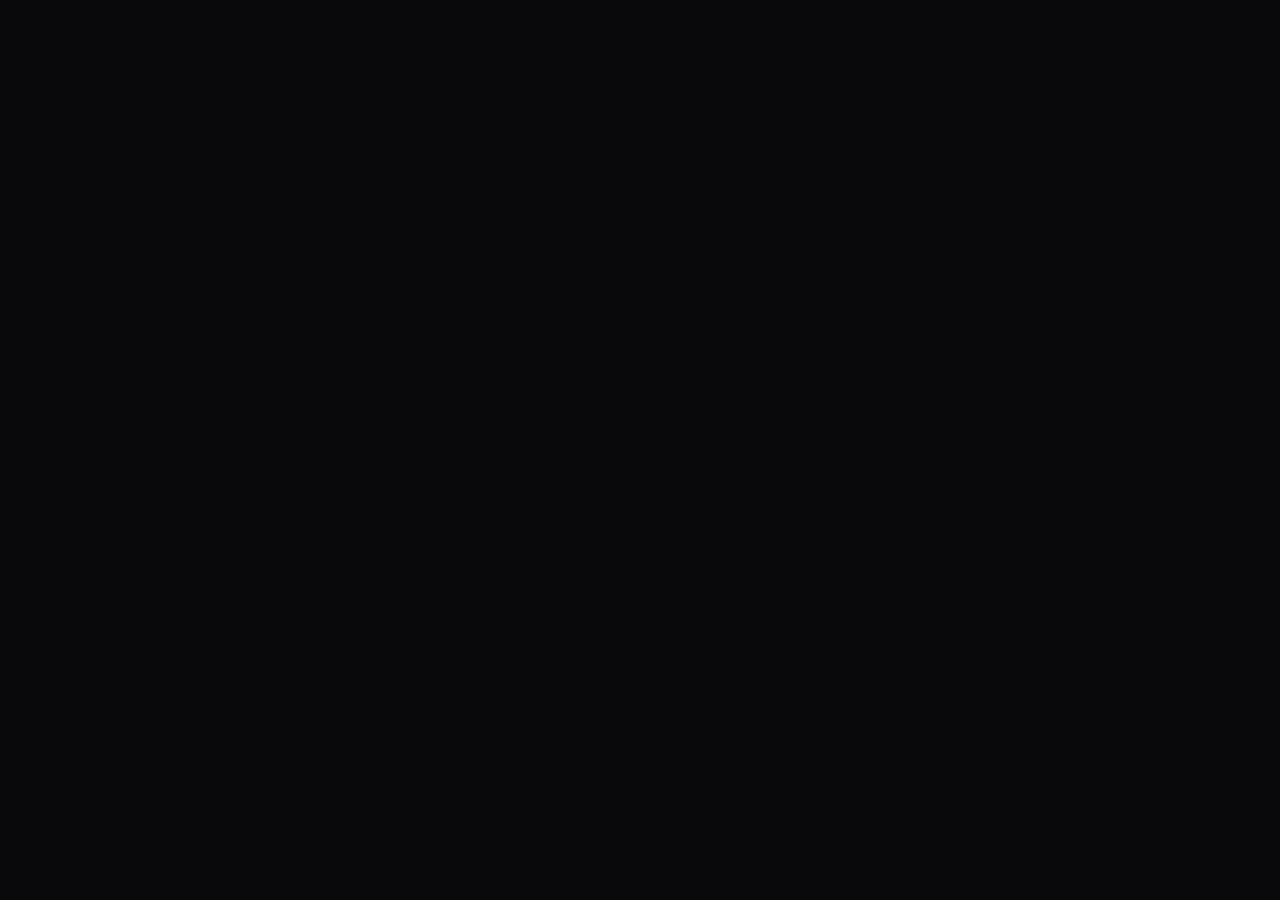
==== index.html @ 99329eab "Add files via upload" ====
<!DOCTYPE html>
<html lang="en">
  <head>
    <meta charset="UTF-8" />
    <meta name="viewport" content="width=device-width, initial-scale=1.0, maximum-scale=1" />
    <title>Shamanth R — Portfolio</title>
    <meta name="description" content="Shamanth R — Portfolio — built on Replit. Update this description to reflect the app." />
    <meta name="robots" content="index, follow" />
    <meta property="og:title" content="Shamanth R — Portfolio" />
    <meta property="og:description" content="Shamanth R — Portfolio — built on Replit. Update this description to reflect the app." />
    <meta property="og:type" content="website" />
    <meta name="twitter:card" content="summary_large_image" />
    <meta name="twitter:title" content="Shamanth R — Portfolio" />
    <meta name="twitter:description" content="Shamanth R — Portfolio — built on Replit. Update this description to reflect the app." />
    <link rel="icon" type="image/svg+xml" href="./favicon.svg" />
    <link rel="preconnect" href="https://fonts.googleapis.com">
    <link rel="preconnect" href="https://fonts.gstatic.com" crossorigin>
    <link href="https://fonts.googleapis.com/css2?family=Inter:wght@400;500;600;700&display=swap" rel="stylesheet">
    <script type="module" crossorigin src="./script.js"></script>
    <link rel="stylesheet" crossorigin href="./styles.css">
  </head>
  <body>
    <div id="root"></div>
  </body>
</html>
---- styles.css ----
@import"https://fonts.googleapis.com/css2?family=Syne:wght@400;500;600;700;800&family=Fira+Code:wght@300;400;500;600&family=Inter:wght@300;400;500;600&display=swap";@layer components;@layer properties{@supports (((-webkit-hyphens:none)) and (not (margin-trim:inline))) or ((-moz-orient:inline) and (not (color:rgb(from red r g b)))){*,:before,:after,::backdrop{--tw-translate-x:0;--tw-translate-y:0;--tw-translate-z:0;--tw-rotate-x:initial;--tw-rotate-y:initial;--tw-rotate-z:initial;--tw-skew-x:initial;--tw-skew-y:initial;--tw-space-y-reverse:0;--tw-space-x-reverse:0;--tw-border-style:solid;--tw-leading:initial;--tw-font-weight:initial;--tw-tracking:initial;--tw-ordinal:initial;--tw-slashed-zero:initial;--tw-numeric-figure:initial;--tw-numeric-spacing:initial;--tw-numeric-fraction:initial;--tw-shadow:0 0 #0000;--tw-shadow-color:initial;--tw-shadow-alpha:100%;--tw-inset-shadow:0 0 #0000;--tw-inset-shadow-color:initial;--tw-inset-shadow-alpha:100%;--tw-ring-color:initial;--tw-ring-shadow:0 0 #0000;--tw-inset-ring-color:initial;--tw-inset-ring-shadow:0 0 #0000;--tw-ring-inset:initial;--tw-ring-offset-width:0px;--tw-ring-offset-color:#fff;--tw-ring-offset-shadow:0 0 #0000;--tw-outline-style:solid;--tw-blur:initial;--tw-brightness:initial;--tw-contrast:initial;--tw-grayscale:initial;--tw-hue-rotate:initial;--tw-invert:initial;--tw-opacity:initial;--tw-saturate:initial;--tw-sepia:initial;--tw-drop-shadow:initial;--tw-drop-shadow-color:initial;--tw-drop-shadow-alpha:100%;--tw-drop-shadow-size:initial;--tw-backdrop-blur:initial;--tw-backdrop-brightness:initial;--tw-backdrop-contrast:initial;--tw-backdrop-grayscale:initial;--tw-backdrop-hue-rotate:initial;--tw-backdrop-invert:initial;--tw-backdrop-opacity:initial;--tw-backdrop-saturate:initial;--tw-backdrop-sepia:initial;--tw-duration:initial;--tw-ease:initial;--tw-content:"";--tw-animation-delay:0s;--tw-animation-direction:normal;--tw-animation-duration:initial;--tw-animation-fill-mode:none;--tw-animation-iteration-count:1;--tw-enter-blur:0;--tw-enter-opacity:1;--tw-enter-rotate:0;--tw-enter-scale:1;--tw-enter-translate-x:0;--tw-enter-translate-y:0;--tw-exit-blur:0;--tw-exit-opacity:1;--tw-exit-rotate:0;--tw-exit-scale:1;--tw-exit-translate-x:0;--tw-exit-translate-y:0}}}@layer theme{:root,:host{--color-red-50:oklch(97.1% .013 17.38);--color-red-300:oklch(80.8% .114 19.571);--color-red-400:oklch(70.4% .191 22.216);--color-red-500:oklch(63.7% .237 25.331);--color-red-600:oklch(57.7% .245 27.325);--color-orange-400:oklch(75% .183 55.934);--color-yellow-400:oklch(85.2% .199 91.936);--color-yellow-500:oklch(79.5% .184 86.047);--color-green-400:oklch(79.2% .209 151.711);--color-green-500:oklch(72.3% .219 149.579);--color-gray-50:oklch(98.5% .002 247.839);--color-gray-600:oklch(44.6% .03 256.802);--color-gray-900:oklch(21% .034 264.665);--color-black:#000;--color-white:#fff;--spacing:.25rem;--container-sm:24rem;--container-md:28rem;--container-lg:32rem;--container-6xl:72rem;--text-xs:.75rem;--text-xs--line-height:calc(1 / .75);--text-sm:.875rem;--text-sm--line-height:calc(1.25 / .875);--text-base:1rem;--text-base--line-height: 1.5 ;--text-lg:1.125rem;--text-lg--line-height:calc(1.75 / 1.125);--text-2xl:1.5rem;--text-2xl--line-height:calc(2 / 1.5);--text-3xl:1.875rem;--text-3xl--line-height: 1.2 ;--text-4xl:2.25rem;--text-4xl--line-height:calc(2.5 / 2.25);--text-5xl:3rem;--text-5xl--line-height:1;--font-weight-normal:400;--font-weight-medium:500;--font-weight-semibold:600;--font-weight-bold:700;--font-weight-extrabold:800;--tracking-tight:-.025em;--tracking-widest:.1em;--leading-tight:1.25;--leading-snug:1.375;--leading-normal:1.5;--leading-relaxed:1.625;--radius-2xl:1rem;--radius-3xl:1.5rem;--ease-in-out:cubic-bezier(.4, 0, .2, 1);--animate-spin:spin 1s linear infinite;--animate-pulse:pulse 2s cubic-bezier(.4, 0, .6, 1) infinite;--blur-sm:8px;--blur-xl:24px;--blur-2xl:40px;--blur-3xl:64px;--aspect-video:16 / 9;--default-transition-duration:.15s;--default-transition-timing-function:cubic-bezier(.4, 0, .2, 1);--default-font-family:var(--app-font-sans);--default-mono-font-family:var(--app-font-mono);--color-border:hsl(var(--border));--font-display:var(--app-font-display)}}@layer base{*,:after,:before,::backdrop{box-sizing:border-box;border:0 solid;margin:0;padding:0}::file-selector-button{box-sizing:border-box;border:0 solid;margin:0;padding:0}html,:host{-webkit-text-size-adjust:100%;tab-size:4;line-height:1.5;font-family:var(--default-font-family,ui-sans-serif, system-ui, sans-serif, "Apple Color Emoji", "Segoe UI Emoji", "Segoe UI Symbol", "Noto Color Emoji");font-feature-settings:var(--default-font-feature-settings,normal);font-variation-settings:var(--default-font-variation-settings,normal);-webkit-tap-highlight-color:transparent}hr{height:0;color:inherit;border-top-width:1px}abbr:where([title]){-webkit-text-decoration:underline dotted;text-decoration:underline dotted}h1,h2,h3,h4,h5,h6{font-size:inherit;font-weight:inherit}a{color:inherit;-webkit-text-decoration:inherit;text-decoration:inherit}b,strong{font-weight:bolder}code,kbd,samp,pre{font-family:var(--default-mono-font-family,ui-monospace, SFMono-Regular, Menlo, Monaco, Consolas, "Liberation Mono", "Courier New", monospace);font-feature-settings:var(--default-mono-font-feature-settings,normal);font-variation-settings:var(--default-mono-font-variation-settings,normal);font-size:1em}small{font-size:80%}sub,sup{vertical-align:baseline;font-size:75%;line-height:0;position:relative}sub{bottom:-.25em}sup{top:-.5em}table{text-indent:0;border-color:inherit;border-collapse:collapse}:-moz-focusring{outline:auto}progress{vertical-align:baseline}summary{display:list-item}ol,ul,menu{list-style:none}img,svg,video,canvas,audio,iframe,embed,object{vertical-align:middle;display:block}img,video{max-width:100%;height:auto}button,input,select,optgroup,textarea{font:inherit;font-feature-settings:inherit;font-variation-settings:inherit;letter-spacing:inherit;color:inherit;opacity:1;background-color:#0000;border-radius:0}::file-selector-button{font:inherit;font-feature-settings:inherit;font-variation-settings:inherit;letter-spacing:inherit;color:inherit;opacity:1;background-color:#0000;border-radius:0}:where(select:is([multiple],[size])) optgroup{font-weight:bolder}:where(select:is([multiple],[size])) optgroup option{padding-inline-start:20px}::file-selector-button{margin-inline-end:4px}::placeholder{opacity:1}@supports (not ((-webkit-appearance:-apple-pay-button))) or (contain-intrinsic-size:1px){::placeholder{color:currentColor}@supports (color:color-mix(in lab,red,red)){::placeholder{color:color-mix(in oklab,currentcolor 50%,transparent)}}}textarea{resize:vertical}::-webkit-search-decoration{-webkit-appearance:none}::-webkit-date-and-time-value{min-height:1lh;text-align:inherit}::-webkit-datetime-edit{display:inline-flex}::-webkit-datetime-edit-fields-wrapper{padding:0}::-webkit-datetime-edit{padding-block:0}::-webkit-datetime-edit-year-field{padding-block:0}::-webkit-datetime-edit-month-field{padding-block:0}::-webkit-datetime-edit-day-field{padding-block:0}::-webkit-datetime-edit-hour-field{padding-block:0}::-webkit-datetime-edit-minute-field{padding-block:0}::-webkit-datetime-edit-second-field{padding-block:0}::-webkit-datetime-edit-millisecond-field{padding-block:0}::-webkit-datetime-edit-meridiem-field{padding-block:0}::-webkit-calendar-picker-indicator{line-height:1}:-moz-ui-invalid{box-shadow:none}button,input:where([type=button],[type=reset],[type=submit]){appearance:button}::file-selector-button{appearance:button}::-webkit-inner-spin-button{height:auto}::-webkit-outer-spin-button{height:auto}[hidden]:where(:not([hidden=until-found])){display:none!important}*{border-color:hsl(var(--border))}html{scroll-behavior:smooth;color-scheme:dark}body{background-color:hsl(var(--background));font-family:var(--app-font-sans);color:hsl(var(--foreground));-webkit-font-smoothing:antialiased;-moz-osx-font-smoothing:grayscale}h1,h2,h3,h4,h5,h6{font-family:var(--font-display)}::selection{background:#a655f759}}@layer utilities{.\@container\/field-group{container:field-group/inline-size}.pointer-events-auto{pointer-events:auto}.pointer-events-none{pointer-events:none}.invisible{visibility:hidden}.sr-only{clip-path:inset(50%);white-space:nowrap;border-width:0;width:1px;height:1px;margin:-1px;padding:0;position:absolute;overflow:hidden}.absolute{position:absolute}.fixed{position:fixed}.relative{position:relative}.static{position:static}.inset-0{inset:calc(var(--spacing) * 0)}.inset-x-0{inset-inline:calc(var(--spacing) * 0)}.inset-y-0{inset-block:calc(var(--spacing) * 0)}.-top-12{top:calc(var(--spacing) * -12)}.top-0{top:calc(var(--spacing) * 0)}.top-1\.5{top:calc(var(--spacing) * 1.5)}.top-1\/2{top:50%}.top-2{top:calc(var(--spacing) * 2)}.top-3\.5{top:calc(var(--spacing) * 3.5)}.top-4{top:calc(var(--spacing) * 4)}.top-\[-20\%\]{top:-20%}.top-\[1px\]{top:1px}.top-\[50\%\]{top:50%}.top-\[60\%\]{top:60%}.top-full{top:100%}.-right-12{right:calc(var(--spacing) * -12)}.right-0{right:calc(var(--spacing) * 0)}.right-1{right:calc(var(--spacing) * 1)}.right-2{right:calc(var(--spacing) * 2)}.right-3{right:calc(var(--spacing) * 3)}.right-4{right:calc(var(--spacing) * 4)}.right-\[-10\%\]{right:-10%}.-bottom-12{bottom:calc(var(--spacing) * -12)}.bottom-0{bottom:calc(var(--spacing) * 0)}.bottom-\[-10\%\]{bottom:-10%}.-left-12{left:calc(var(--spacing) * -12)}.left-0{left:calc(var(--spacing) * 0)}.left-1\/2{left:50%}.left-2{left:calc(var(--spacing) * 2)}.left-\[-10\%\]{left:-10%}.left-\[50\%\]{left:50%}.z-10{z-index:10}.z-20{z-index:20}.z-50{z-index:50}.z-\[1\]{z-index:1}.z-\[100\]{z-index:100}.order-first{order:-9999}.order-last{order:9999}.\!m-0{margin:calc(var(--spacing) * 0)!important}.-mx-1{margin-inline:calc(var(--spacing) * -1)}.mx-2{margin-inline:calc(var(--spacing) * 2)}.mx-3\.5{margin-inline:calc(var(--spacing) * 3.5)}.mx-4{margin-inline:calc(var(--spacing) * 4)}.mx-auto{margin-inline:auto}.-my-2{margin-block:calc(var(--spacing) * -2)}.my-0{margin-block:calc(var(--spacing) * 0)}.my-0\.5{margin-block:calc(var(--spacing) * .5)}.my-1{margin-block:calc(var(--spacing) * 1)}.-mt-4{margin-top:calc(var(--spacing) * -4)}.mt-0\.5{margin-top:calc(var(--spacing) * .5)}.mt-1{margin-top:calc(var(--spacing) * 1)}.mt-1\.5{margin-top:calc(var(--spacing) * 1.5)}.mt-2{margin-top:calc(var(--spacing) * 2)}.mt-3{margin-top:calc(var(--spacing) * 3)}.mt-4{margin-top:calc(var(--spacing) * 4)}.mt-6{margin-top:calc(var(--spacing) * 6)}.mt-8{margin-top:calc(var(--spacing) * 8)}.mt-24{margin-top:calc(var(--spacing) * 24)}.mt-auto{margin-top:auto}.mr-2{margin-right:calc(var(--spacing) * 2)}.mb-0\.5{margin-bottom:calc(var(--spacing) * .5)}.mb-1{margin-bottom:calc(var(--spacing) * 1)}.mb-1\.5{margin-bottom:calc(var(--spacing) * 1.5)}.mb-2{margin-bottom:calc(var(--spacing) * 2)}.mb-3{margin-bottom:calc(var(--spacing) * 3)}.mb-4{margin-bottom:calc(var(--spacing) * 4)}.mb-5{margin-bottom:calc(var(--spacing) * 5)}.mb-6{margin-bottom:calc(var(--spacing) * 6)}.mb-8{margin-bottom:calc(var(--spacing) * 8)}.mb-10{margin-bottom:calc(var(--spacing) * 10)}.mb-14{margin-bottom:calc(var(--spacing) * 14)}.-ml-4{margin-left:calc(var(--spacing) * -4)}.ml-0\.5{margin-left:calc(var(--spacing) * .5)}.ml-1{margin-left:calc(var(--spacing) * 1)}.ml-2{margin-left:calc(var(--spacing) * 2)}.ml-3{margin-left:calc(var(--spacing) * 3)}.ml-4{margin-left:calc(var(--spacing) * 4)}.ml-auto{margin-left:auto}.line-clamp-2{-webkit-line-clamp:2;-webkit-box-orient:vertical;display:-webkit-box;overflow:hidden}.block{display:block}.flex{display:flex}.grid{display:grid}.hidden{display:none}.inline-block{display:inline-block}.inline-flex{display:inline-flex}.table{display:table}.aspect-square{aspect-ratio:1}.aspect-video{aspect-ratio:var(--aspect-video)}.size-4{width:calc(var(--spacing) * 4);height:calc(var(--spacing) * 4)}.size-6{width:calc(var(--spacing) * 6);height:calc(var(--spacing) * 6)}.size-8{width:calc(var(--spacing) * 8);height:calc(var(--spacing) * 8)}.size-10{width:calc(var(--spacing) * 10);height:calc(var(--spacing) * 10)}.size-\[--cell-size\]{width:--cell-size;height:--cell-size}.h-1\.5{height:calc(var(--spacing) * 1.5)}.h-2{height:calc(var(--spacing) * 2)}.h-2\.5{height:calc(var(--spacing) * 2.5)}.h-3{height:calc(var(--spacing) * 3)}.h-3\.5{height:calc(var(--spacing) * 3.5)}.h-4{height:calc(var(--spacing) * 4)}.h-5{height:calc(var(--spacing) * 5)}.h-6{height:calc(var(--spacing) * 6)}.h-7{height:calc(var(--spacing) * 7)}.h-8{height:calc(var(--spacing) * 8)}.h-9{height:calc(var(--spacing) * 9)}.h-10{height:calc(var(--spacing) * 10)}.h-12{height:calc(var(--spacing) * 12)}.h-16{height:calc(var(--spacing) * 16)}.h-24{height:calc(var(--spacing) * 24)}.h-32{height:calc(var(--spacing) * 32)}.h-40{height:calc(var(--spacing) * 40)}.h-96{height:calc(var(--spacing) * 96)}.h-\[--cell-size\]{height:--cell-size}.h-\[1px\]{height:1px}.h-\[2px\]{height:2px}.h-\[500px\]{height:500px}.h-\[600px\]{height:600px}.h-\[var\(--radix-navigation-menu-viewport-height\)\]{height:var(--radix-navigation-menu-viewport-height)}.h-\[var\(--radix-select-trigger-height\)\]{height:var(--radix-select-trigger-height)}.h-auto{height:auto}.h-full{height:100%}.h-px{height:1px}.h-svh{height:100svh}.max-h-\[--radix-context-menu-content-available-height\]{max-height:--radix-context-menu-content-available-height}.max-h-\[--radix-select-content-available-height\]{max-height:--radix-select-content-available-height}.max-h-\[300px\]{max-height:300px}.max-h-\[var\(--radix-dropdown-menu-content-available-height\)\]{max-height:var(--radix-dropdown-menu-content-available-height)}.max-h-screen{max-height:100vh}.min-h-0{min-height:calc(var(--spacing) * 0)}.min-h-8{min-height:calc(var(--spacing) * 8)}.min-h-9{min-height:calc(var(--spacing) * 9)}.min-h-10{min-height:calc(var(--spacing) * 10)}.min-h-\[60px\]{min-height:60px}.min-h-\[180px\]{min-height:180px}.min-h-screen{min-height:100vh}.min-h-svh{min-height:100svh}.w-0{width:calc(var(--spacing) * 0)}.w-1{width:calc(var(--spacing) * 1)}.w-1\.5{width:calc(var(--spacing) * 1.5)}.w-2{width:calc(var(--spacing) * 2)}.w-2\.5{width:calc(var(--spacing) * 2.5)}.w-3{width:calc(var(--spacing) * 3)}.w-3\.5{width:calc(var(--spacing) * 3.5)}.w-3\/4{width:75%}.w-4{width:calc(var(--spacing) * 4)}.w-5{width:calc(var(--spacing) * 5)}.w-7{width:calc(var(--spacing) * 7)}.w-8{width:calc(var(--spacing) * 8)}.w-9{width:calc(var(--spacing) * 9)}.w-10{width:calc(var(--spacing) * 10)}.w-16{width:calc(var(--spacing) * 16)}.w-20{width:calc(var(--spacing) * 20)}.w-24{width:calc(var(--spacing) * 24)}.w-32{width:calc(var(--spacing) * 32)}.w-40{width:calc(var(--spacing) * 40)}.w-64{width:calc(var(--spacing) * 64)}.w-72{width:calc(var(--spacing) * 72)}.w-96{width:calc(var(--spacing) * 96)}.w-\[--cell-size\]{width:--cell-size}.w-\[1px\]{width:1px}.w-\[100px\]{width:100px}.w-\[500px\]{width:500px}.w-\[600px\]{width:600px}.w-\[var\(--sidebar-width\)\]{width:var(--sidebar-width)}.w-auto{width:auto}.w-fit{width:fit-content}.w-full{width:100%}.w-max{width:max-content}.w-px{width:1px}.max-w-6xl{max-width:var(--container-6xl)}.max-w-\[var\(--skeleton-width\)\]{max-width:var(--skeleton-width)}.max-w-lg{max-width:var(--container-lg)}.max-w-max{max-width:max-content}.max-w-md{max-width:var(--container-md)}.max-w-sm{max-width:var(--container-sm)}.min-w-0{min-width:calc(var(--spacing) * 0)}.min-w-5{min-width:calc(var(--spacing) * 5)}.min-w-8{min-width:calc(var(--spacing) * 8)}.min-w-9{min-width:calc(var(--spacing) * 9)}.min-w-10{min-width:calc(var(--spacing) * 10)}.min-w-\[--cell-size\]{min-width:--cell-size}.min-w-\[8rem\]{min-width:8rem}.min-w-\[12rem\]{min-width:12rem}.min-w-\[var\(--radix-select-trigger-width\)\]{min-width:var(--radix-select-trigger-width)}.flex-1{flex:1}.shrink-0{flex-shrink:0}.grow{flex-grow:1}.grow-0{flex-grow:0}.basis-full{flex-basis:100%}.caption-bottom{caption-side:bottom}.border-collapse{border-collapse:collapse}.origin-\[--radix-context-menu-content-transform-origin\]{transform-origin:--radix-context-menu-content-transform-origin}.origin-\[--radix-dropdown-menu-content-transform-origin\]{transform-origin:--radix-dropdown-menu-content-transform-origin}.origin-\[--radix-hover-card-content-transform-origin\]{transform-origin:--radix-hover-card-content-transform-origin}.origin-\[--radix-menubar-content-transform-origin\]{transform-origin:--radix-menubar-content-transform-origin}.origin-\[--radix-popover-content-transform-origin\]{transform-origin:--radix-popover-content-transform-origin}.origin-\[--radix-select-content-transform-origin\]{transform-origin:--radix-select-content-transform-origin}.origin-\[--radix-tooltip-content-transform-origin\]{transform-origin:--radix-tooltip-content-transform-origin}.origin-left{transform-origin:0}.-translate-x-1\/2{--tw-translate-x: -50% ;translate:var(--tw-translate-x) var(--tw-translate-y)}.-translate-x-px{--tw-translate-x:-1px;translate:var(--tw-translate-x) var(--tw-translate-y)}.translate-x-1\/2{--tw-translate-x: 50% ;translate:var(--tw-translate-x) var(--tw-translate-y)}.translate-x-\[-50\%\]{--tw-translate-x:-50%;translate:var(--tw-translate-x) var(--tw-translate-y)}.translate-x-px{--tw-translate-x:1px;translate:var(--tw-translate-x) var(--tw-translate-y)}.-translate-y-1\/2{--tw-translate-y: -50% ;translate:var(--tw-translate-x) var(--tw-translate-y)}.translate-y-1\/2{--tw-translate-y: 50% ;translate:var(--tw-translate-x) var(--tw-translate-y)}.translate-y-\[-50\%\]{--tw-translate-y:-50%;translate:var(--tw-translate-x) var(--tw-translate-y)}.rotate-45{rotate:45deg}.rotate-90{rotate:90deg}.transform{transform:var(--tw-rotate-x,) var(--tw-rotate-y,) var(--tw-rotate-z,) var(--tw-skew-x,) var(--tw-skew-y,)}.animate-caret-blink{animation:1.25s ease-out infinite caret-blink}.animate-in{animation:enter var(--tw-animation-duration,var(--tw-duration,.15s))var(--tw-ease,ease)var(--tw-animation-delay,0s)var(--tw-animation-iteration-count,1)var(--tw-animation-direction,normal)var(--tw-animation-fill-mode,none)}.animate-pulse{animation:var(--animate-pulse)}.animate-spin{animation:var(--animate-spin)}.cursor-default{cursor:default}.cursor-pointer{cursor:pointer}.cursor-text{cursor:text}.touch-none{touch-action:none}.resize-none{resize:none}.list-disc{list-style-type:disc}.list-none{list-style-type:none}.grid-cols-2{grid-template-columns:repeat(2,minmax(0,1fr))}.flex-col{flex-direction:column}.flex-col-reverse{flex-direction:column-reverse}.flex-row{flex-direction:row}.flex-wrap{flex-wrap:wrap}.place-content-center{place-content:center}.items-center{align-items:center}.items-end{align-items:flex-end}.items-start{align-items:flex-start}.items-stretch{align-items:stretch}.justify-between{justify-content:space-between}.justify-center{justify-content:center}.justify-start{justify-content:flex-start}.gap-1{gap:calc(var(--spacing) * 1)}.gap-1\.5{gap:calc(var(--spacing) * 1.5)}.gap-2{gap:calc(var(--spacing) * 2)}.gap-2\.5{gap:calc(var(--spacing) * 2.5)}.gap-3{gap:calc(var(--spacing) * 3)}.gap-4{gap:calc(var(--spacing) * 4)}.gap-5{gap:calc(var(--spacing) * 5)}.gap-6{gap:calc(var(--spacing) * 6)}.gap-7{gap:calc(var(--spacing) * 7)}.gap-10{gap:calc(var(--spacing) * 10)}:where(.space-y-1>:not(:last-child)){--tw-space-y-reverse:0;margin-block-start:calc(calc(var(--spacing) * 1) * var(--tw-space-y-reverse));margin-block-end:calc(calc(var(--spacing) * 1) * calc(1 - var(--tw-space-y-reverse)))}:where(.space-y-1\.5>:not(:last-child)){--tw-space-y-reverse:0;margin-block-start:calc(calc(var(--spacing) * 1.5) * var(--tw-space-y-reverse));margin-block-end:calc(calc(var(--spacing) * 1.5) * calc(1 - var(--tw-space-y-reverse)))}:where(.space-y-2>:not(:last-child)){--tw-space-y-reverse:0;margin-block-start:calc(calc(var(--spacing) * 2) * var(--tw-space-y-reverse));margin-block-end:calc(calc(var(--spacing) * 2) * calc(1 - var(--tw-space-y-reverse)))}:where(.space-y-3>:not(:last-child)){--tw-space-y-reverse:0;margin-block-start:calc(calc(var(--spacing) * 3) * var(--tw-space-y-reverse));margin-block-end:calc(calc(var(--spacing) * 3) * calc(1 - var(--tw-space-y-reverse)))}:where(.space-y-28>:not(:last-child)){--tw-space-y-reverse:0;margin-block-start:calc(calc(var(--spacing) * 28) * var(--tw-space-y-reverse));margin-block-end:calc(calc(var(--spacing) * 28) * calc(1 - var(--tw-space-y-reverse)))}:where(.space-x-1>:not(:last-child)){--tw-space-x-reverse:0;margin-inline-start:calc(calc(var(--spacing) * 1) * var(--tw-space-x-reverse));margin-inline-end:calc(calc(var(--spacing) * 1) * calc(1 - var(--tw-space-x-reverse)))}:where(.space-x-4>:not(:last-child)){--tw-space-x-reverse:0;margin-inline-start:calc(calc(var(--spacing) * 4) * var(--tw-space-x-reverse));margin-inline-end:calc(calc(var(--spacing) * 4) * calc(1 - var(--tw-space-x-reverse)))}.self-stretch{align-self:stretch}.truncate{text-overflow:ellipsis;white-space:nowrap;overflow:hidden}.overflow-auto{overflow:auto}.overflow-hidden{overflow:hidden}.overflow-x-hidden{overflow-x:hidden}.overflow-y-auto{overflow-y:auto}.rounded{border-radius:.25rem}.rounded-2xl{border-radius:var(--radius-2xl)}.rounded-3xl{border-radius:var(--radius-3xl)}.rounded-\[2px\]{border-radius:2px}.rounded-\[calc\(var\(--radius\)-5px\)\]{border-radius:calc(var(--radius) - 5px)}.rounded-\[inherit\]{border-radius:inherit}.rounded-full{border-radius:3.40282e38px}.rounded-lg{border-radius:var(--radius)}.rounded-md{border-radius:calc(var(--radius) - 2px)}.rounded-none{border-radius:0}.rounded-sm{border-radius:calc(var(--radius) - 4px)}.rounded-xl{border-radius:calc(var(--radius) + 4px)}.rounded-t-\[10px\]{border-top-left-radius:10px;border-top-right-radius:10px}.rounded-l-md{border-top-left-radius:calc(var(--radius) - 2px);border-bottom-left-radius:calc(var(--radius) - 2px)}.rounded-tl-sm{border-top-left-radius:calc(var(--radius) - 4px)}.rounded-r-md{border-top-right-radius:calc(var(--radius) - 2px);border-bottom-right-radius:calc(var(--radius) - 2px)}.border{border-style:var(--tw-border-style);border-width:1px}.border-0{border-style:var(--tw-border-style);border-width:0}.border-2{border-style:var(--tw-border-style);border-width:2px}.border-\[1\.5px\]{border-style:var(--tw-border-style);border-width:1.5px}.border-y{border-block-style:var(--tw-border-style);border-block-width:1px}.border-t{border-top-style:var(--tw-border-style);border-top-width:1px}.border-r{border-right-style:var(--tw-border-style);border-right-width:1px}.border-b{border-bottom-style:var(--tw-border-style);border-bottom-width:1px}.border-l{border-left-style:var(--tw-border-style);border-left-width:1px}.border-dashed{--tw-border-style:dashed;border-style:dashed}.\[border-color\:var\(--badge-outline\)\]{border-color:var(--badge-outline)}.\[border-color\:var\(--button-outline\)\]{border-color:var(--button-outline)}.border-\[--color-border\]{border-color:--color-border}.border-accent\/30{border-color:hsl(var(--accent))}@supports (color:color-mix(in lab,red,red)){.border-accent\/30{border-color:color-mix(in oklab,hsl(var(--accent)) 30%,transparent)}}.border-border,.border-border\/50{border-color:hsl(var(--border))}@supports (color:color-mix(in lab,red,red)){.border-border\/50{border-color:color-mix(in oklab,hsl(var(--border)) 50%,transparent)}}.border-destructive{border-color:hsl(var(--destructive))}.border-destructive-border{border-color:var(--destructive-border)}.border-destructive\/50{border-color:hsl(var(--destructive))}@supports (color:color-mix(in lab,red,red)){.border-destructive\/50{border-color:color-mix(in oklab,hsl(var(--destructive)) 50%,transparent)}}.border-input{border-color:hsl(var(--input))}.border-primary{border-color:hsl(var(--primary))}.border-primary-border{border-color:var(--primary-border)}.border-primary\/20{border-color:hsl(var(--primary))}@supports (color:color-mix(in lab,red,red)){.border-primary\/20{border-color:color-mix(in oklab,hsl(var(--primary)) 20%,transparent)}}.border-primary\/30{border-color:hsl(var(--primary))}@supports (color:color-mix(in lab,red,red)){.border-primary\/30{border-color:color-mix(in oklab,hsl(var(--primary)) 30%,transparent)}}.border-primary\/40{border-color:hsl(var(--primary))}@supports (color:color-mix(in lab,red,red)){.border-primary\/40{border-color:color-mix(in oklab,hsl(var(--primary)) 40%,transparent)}}.border-primary\/50{border-color:hsl(var(--primary))}@supports (color:color-mix(in lab,red,red)){.border-primary\/50{border-color:color-mix(in oklab,hsl(var(--primary)) 50%,transparent)}}.border-secondary-border{border-color:var(--secondary-border)}.border-sidebar-border{border-color:hsl(var(--sidebar-border))}.border-transparent{border-color:#0000}.border-white\/5{border-color:#ffffff0d}@supports (color:color-mix(in lab,red,red)){.border-white\/5{border-color:color-mix(in oklab,var(--color-white) 5%,transparent)}}.border-white\/8{border-color:#ffffff14}@supports (color:color-mix(in lab,red,red)){.border-white\/8{border-color:color-mix(in oklab,var(--color-white) 8%,transparent)}}.border-white\/10{border-color:#ffffff1a}@supports (color:color-mix(in lab,red,red)){.border-white\/10{border-color:color-mix(in oklab,var(--color-white) 10%,transparent)}}.border-t-transparent{border-top-color:#0000}.border-l-transparent{border-left-color:#0000}.bg-\[--color-bg\]{background-color:--color-bg}.bg-accent{background-color:hsl(var(--accent))}.bg-background,.bg-background\/80{background-color:hsl(var(--background))}@supports (color:color-mix(in lab,red,red)){.bg-background\/80{background-color:color-mix(in oklab,hsl(var(--background)) 80%,transparent)}}.bg-background\/95{background-color:hsl(var(--background))}@supports (color:color-mix(in lab,red,red)){.bg-background\/95{background-color:color-mix(in oklab,hsl(var(--background)) 95%,transparent)}}.bg-black\/60{background-color:#0009}@supports (color:color-mix(in lab,red,red)){.bg-black\/60{background-color:color-mix(in oklab,var(--color-black) 60%,transparent)}}.bg-black\/80{background-color:#000c}@supports (color:color-mix(in lab,red,red)){.bg-black\/80{background-color:color-mix(in oklab,var(--color-black) 80%,transparent)}}.bg-border{background-color:hsl(var(--border))}.bg-card{background-color:hsl(var(--card))}.bg-destructive{background-color:hsl(var(--destructive))}.bg-foreground{background-color:hsl(var(--foreground))}.bg-gray-50{background-color:var(--color-gray-50)}.bg-green-400{background-color:var(--color-green-400)}.bg-green-500\/70{background-color:#00c758b3}@supports (color:color-mix(in lab,red,red)){.bg-green-500\/70{background-color:color-mix(in oklab,var(--color-green-500) 70%,transparent)}}.bg-input{background-color:hsl(var(--input))}.bg-muted,.bg-muted\/50{background-color:hsl(var(--muted))}@supports (color:color-mix(in lab,red,red)){.bg-muted\/50{background-color:color-mix(in oklab,hsl(var(--muted)) 50%,transparent)}}.bg-popover{background-color:hsl(var(--popover))}.bg-primary,.bg-primary\/5{background-color:hsl(var(--primary))}@supports (color:color-mix(in lab,red,red)){.bg-primary\/5{background-color:color-mix(in oklab,hsl(var(--primary)) 5%,transparent)}}.bg-primary\/10{background-color:hsl(var(--primary))}@supports (color:color-mix(in lab,red,red)){.bg-primary\/10{background-color:color-mix(in oklab,hsl(var(--primary)) 10%,transparent)}}.bg-primary\/15{background-color:hsl(var(--primary))}@supports (color:color-mix(in lab,red,red)){.bg-primary\/15{background-color:color-mix(in oklab,hsl(var(--primary)) 15%,transparent)}}.bg-primary\/20{background-color:hsl(var(--primary))}@supports (color:color-mix(in lab,red,red)){.bg-primary\/20{background-color:color-mix(in oklab,hsl(var(--primary)) 20%,transparent)}}.bg-red-500\/70{background-color:#fb2c36b3}@supports (color:color-mix(in lab,red,red)){.bg-red-500\/70{background-color:color-mix(in oklab,var(--color-red-500) 70%,transparent)}}.bg-secondary{background-color:hsl(var(--secondary))}.bg-sidebar{background-color:hsl(var(--sidebar))}.bg-sidebar-border{background-color:hsl(var(--sidebar-border))}.bg-transparent{background-color:#0000}.bg-white\/2{background-color:#ffffff05}@supports (color:color-mix(in lab,red,red)){.bg-white\/2{background-color:color-mix(in oklab,var(--color-white) 2%,transparent)}}.bg-white\/3{background-color:#ffffff08}@supports (color:color-mix(in lab,red,red)){.bg-white\/3{background-color:color-mix(in oklab,var(--color-white) 3%,transparent)}}.bg-white\/4{background-color:#ffffff0a}@supports (color:color-mix(in lab,red,red)){.bg-white\/4{background-color:color-mix(in oklab,var(--color-white) 4%,transparent)}}.bg-white\/5{background-color:#ffffff0d}@supports (color:color-mix(in lab,red,red)){.bg-white\/5{background-color:color-mix(in oklab,var(--color-white) 5%,transparent)}}.bg-yellow-500\/70{background-color:#edb200b3}@supports (color:color-mix(in lab,red,red)){.bg-yellow-500\/70{background-color:color-mix(in oklab,var(--color-yellow-500) 70%,transparent)}}.bg-\[linear-gradient\(rgba\(168\,85\,247\,0\.03\)_1px\,transparent_1px\)\,linear-gradient\(90deg\,rgba\(168\,85\,247\,0\.03\)_1px\,transparent_1px\)\]{background-image:linear-gradient(#a855f708 1px,#0000 1px),linear-gradient(90deg,#a855f708 1px,#0000 1px)}.bg-\[size\:60px_60px\]{background-size:60px 60px}.fill-current{fill:currentColor}.fill-primary{fill:hsl(var(--primary))}.p-0{padding:calc(var(--spacing) * 0)}.p-1{padding:calc(var(--spacing) * 1)}.p-2{padding:calc(var(--spacing) * 2)}.p-3{padding:calc(var(--spacing) * 3)}.p-3\.5{padding:calc(var(--spacing) * 3.5)}.p-4{padding:calc(var(--spacing) * 4)}.p-5{padding:calc(var(--spacing) * 5)}.p-6{padding:calc(var(--spacing) * 6)}.p-8{padding:calc(var(--spacing) * 8)}.p-\[1px\]{padding:1px}.px-1{padding-inline:calc(var(--spacing) * 1)}.px-1\.5{padding-inline:calc(var(--spacing) * 1.5)}.px-2{padding-inline:calc(var(--spacing) * 2)}.px-2\.5{padding-inline:calc(var(--spacing) * 2.5)}.px-3{padding-inline:calc(var(--spacing) * 3)}.px-4{padding-inline:calc(var(--spacing) * 4)}.px-5{padding-inline:calc(var(--spacing) * 5)}.px-6{padding-inline:calc(var(--spacing) * 6)}.px-8{padding-inline:calc(var(--spacing) * 8)}.px-\[--cell-size\]{padding-inline:--cell-size}.py-0\.5{padding-block:calc(var(--spacing) * .5)}.py-1{padding-block:calc(var(--spacing) * 1)}.py-1\.5{padding-block:calc(var(--spacing) * 1.5)}.py-2{padding-block:calc(var(--spacing) * 2)}.py-2\.5{padding-block:calc(var(--spacing) * 2.5)}.py-3{padding-block:calc(var(--spacing) * 3)}.py-4{padding-block:calc(var(--spacing) * 4)}.py-6{padding-block:calc(var(--spacing) * 6)}.py-8{padding-block:calc(var(--spacing) * 8)}.py-28{padding-block:calc(var(--spacing) * 28)}.pt-0{padding-top:calc(var(--spacing) * 0)}.pt-3{padding-top:calc(var(--spacing) * 3)}.pt-4{padding-top:calc(var(--spacing) * 4)}.pt-5{padding-top:calc(var(--spacing) * 5)}.pt-6{padding-top:calc(var(--spacing) * 6)}.pt-24{padding-top:calc(var(--spacing) * 24)}.pr-1{padding-right:calc(var(--spacing) * 1)}.pr-2{padding-right:calc(var(--spacing) * 2)}.pr-2\.5{padding-right:calc(var(--spacing) * 2.5)}.pr-3{padding-right:calc(var(--spacing) * 3)}.pr-8{padding-right:calc(var(--spacing) * 8)}.pb-3{padding-bottom:calc(var(--spacing) * 3)}.pb-4{padding-bottom:calc(var(--spacing) * 4)}.pb-5{padding-bottom:calc(var(--spacing) * 5)}.pb-20{padding-bottom:calc(var(--spacing) * 20)}.pl-2{padding-left:calc(var(--spacing) * 2)}.pl-2\.5{padding-left:calc(var(--spacing) * 2.5)}.pl-3{padding-left:calc(var(--spacing) * 3)}.pl-4{padding-left:calc(var(--spacing) * 4)}.pl-8{padding-left:calc(var(--spacing) * 8)}.text-center{text-align:center}.text-left{text-align:left}.text-right{text-align:right}.align-middle{vertical-align:middle}.font-mono{font-family:var(--app-font-mono)}.font-sans{font-family:var(--app-font-sans)}.text-2xl{font-size:var(--text-2xl);line-height:var(--tw-leading,var(--text-2xl--line-height))}.text-3xl{font-size:var(--text-3xl);line-height:var(--tw-leading,var(--text-3xl--line-height))}.text-4xl{font-size:var(--text-4xl);line-height:var(--tw-leading,var(--text-4xl--line-height))}.text-base{font-size:var(--text-base);line-height:var(--tw-leading,var(--text-base--line-height))}.text-lg{font-size:var(--text-lg);line-height:var(--tw-leading,var(--text-lg--line-height))}.text-sm{font-size:var(--text-sm);line-height:var(--tw-leading,var(--text-sm--line-height))}.text-sm\/relaxed{font-size:var(--text-sm);line-height:var(--leading-relaxed)}.text-xs{font-size:var(--text-xs);line-height:var(--tw-leading,var(--text-xs--line-height))}.text-\[0\.8rem\]{font-size:.8rem}.text-\[clamp\(2\.2rem\,6vw\,5rem\)\]{font-size:clamp(2.2rem,6vw,5rem)}.leading-\[0\.88\]{--tw-leading:.88;line-height:.88}.leading-none{--tw-leading:1;line-height:1}.leading-normal{--tw-leading:var(--leading-normal);line-height:var(--leading-normal)}.leading-relaxed{--tw-leading:var(--leading-relaxed);line-height:var(--leading-relaxed)}.leading-snug{--tw-leading:var(--leading-snug);line-height:var(--leading-snug)}.leading-tight{--tw-leading:var(--leading-tight);line-height:var(--leading-tight)}.font-bold{--tw-font-weight:var(--font-weight-bold);font-weight:var(--font-weight-bold)}.font-extrabold{--tw-font-weight:var(--font-weight-extrabold);font-weight:var(--font-weight-extrabold)}.font-medium{--tw-font-weight:var(--font-weight-medium);font-weight:var(--font-weight-medium)}.font-normal{--tw-font-weight:var(--font-weight-normal);font-weight:var(--font-weight-normal)}.font-semibold{--tw-font-weight:var(--font-weight-semibold);font-weight:var(--font-weight-semibold)}.tracking-\[0\.25em\]{--tw-tracking:.25em;letter-spacing:.25em}.tracking-tight{--tw-tracking:var(--tracking-tight);letter-spacing:var(--tracking-tight)}.tracking-widest{--tw-tracking:var(--tracking-widest);letter-spacing:var(--tracking-widest)}.text-balance{text-wrap:balance}.break-words{overflow-wrap:break-word}.whitespace-nowrap{white-space:nowrap}.text-accent{color:hsl(var(--accent))}.text-accent-foreground{color:hsl(var(--accent-foreground))}.text-accent\/80{color:hsl(var(--accent))}@supports (color:color-mix(in lab,red,red)){.text-accent\/80{color:color-mix(in oklab,hsl(var(--accent)) 80%,transparent)}}.text-card-foreground{color:hsl(var(--card-foreground))}.text-current{color:currentColor}.text-destructive{color:hsl(var(--destructive))}.text-destructive-foreground{color:hsl(var(--destructive-foreground))}.text-foreground,.text-foreground\/50{color:hsl(var(--foreground))}@supports (color:color-mix(in lab,red,red)){.text-foreground\/50{color:color-mix(in oklab,hsl(var(--foreground)) 50%,transparent)}}.text-foreground\/70{color:hsl(var(--foreground))}@supports (color:color-mix(in lab,red,red)){.text-foreground\/70{color:color-mix(in oklab,hsl(var(--foreground)) 70%,transparent)}}.text-foreground\/80{color:hsl(var(--foreground))}@supports (color:color-mix(in lab,red,red)){.text-foreground\/80{color:color-mix(in oklab,hsl(var(--foreground)) 80%,transparent)}}.text-foreground\/90{color:hsl(var(--foreground))}@supports (color:color-mix(in lab,red,red)){.text-foreground\/90{color:color-mix(in oklab,hsl(var(--foreground)) 90%,transparent)}}.text-gray-600{color:var(--color-gray-600)}.text-gray-900{color:var(--color-gray-900)}.text-green-400{color:var(--color-green-400)}.text-green-400\/80{color:#05df72cc}@supports (color:color-mix(in lab,red,red)){.text-green-400\/80{color:color-mix(in oklab,var(--color-green-400) 80%,transparent)}}.text-muted-foreground,.text-muted-foreground\/30{color:hsl(var(--muted-foreground))}@supports (color:color-mix(in lab,red,red)){.text-muted-foreground\/30{color:color-mix(in oklab,hsl(var(--muted-foreground)) 30%,transparent)}}.text-muted-foreground\/40{color:hsl(var(--muted-foreground))}@supports (color:color-mix(in lab,red,red)){.text-muted-foreground\/40{color:color-mix(in oklab,hsl(var(--muted-foreground)) 40%,transparent)}}.text-muted-foreground\/50{color:hsl(var(--muted-foreground))}@supports (color:color-mix(in lab,red,red)){.text-muted-foreground\/50{color:color-mix(in oklab,hsl(var(--muted-foreground)) 50%,transparent)}}.text-muted-foreground\/60{color:hsl(var(--muted-foreground))}@supports (color:color-mix(in lab,red,red)){.text-muted-foreground\/60{color:color-mix(in oklab,hsl(var(--muted-foreground)) 60%,transparent)}}.text-muted-foreground\/70{color:hsl(var(--muted-foreground))}@supports (color:color-mix(in lab,red,red)){.text-muted-foreground\/70{color:color-mix(in oklab,hsl(var(--muted-foreground)) 70%,transparent)}}.text-orange-400{color:var(--color-orange-400)}.text-popover-foreground{color:hsl(var(--popover-foreground))}.text-primary{color:hsl(var(--primary))}.text-primary-foreground{color:hsl(var(--primary-foreground))}.text-primary\/60{color:hsl(var(--primary))}@supports (color:color-mix(in lab,red,red)){.text-primary\/60{color:color-mix(in oklab,hsl(var(--primary)) 60%,transparent)}}.text-primary\/80{color:hsl(var(--primary))}@supports (color:color-mix(in lab,red,red)){.text-primary\/80{color:color-mix(in oklab,hsl(var(--primary)) 80%,transparent)}}.text-red-400{color:var(--color-red-400)}.text-red-500{color:var(--color-red-500)}.text-secondary-foreground{color:hsl(var(--secondary-foreground))}.text-sidebar-foreground,.text-sidebar-foreground\/70{color:hsl(var(--sidebar-foreground))}@supports (color:color-mix(in lab,red,red)){.text-sidebar-foreground\/70{color:color-mix(in oklab,hsl(var(--sidebar-foreground)) 70%,transparent)}}.text-yellow-400\/80{color:#fac800cc}@supports (color:color-mix(in lab,red,red)){.text-yellow-400\/80{color:color-mix(in oklab,var(--color-yellow-400) 80%,transparent)}}.uppercase{text-transform:uppercase}.italic{font-style:italic}.tabular-nums{--tw-numeric-spacing:tabular-nums;font-variant-numeric:var(--tw-ordinal,) var(--tw-slashed-zero,) var(--tw-numeric-figure,) var(--tw-numeric-spacing,) var(--tw-numeric-fraction,)}.underline-offset-4{text-underline-offset:4px}.opacity-0{opacity:0}.opacity-20{opacity:.2}.opacity-30{opacity:.3}.opacity-40{opacity:.4}.opacity-50{opacity:.5}.opacity-60{opacity:.6}.opacity-70{opacity:.7}.opacity-90{opacity:.9}.shadow{--tw-shadow:0 1px 3px 0 var(--tw-shadow-color,#0000001a), 0 1px 2px -1px var(--tw-shadow-color,#0000001a);box-shadow:var(--tw-inset-shadow),var(--tw-inset-ring-shadow),var(--tw-ring-offset-shadow),var(--tw-ring-shadow),var(--tw-shadow)}.shadow-\[0_0_0_1px_hsl\(var\(--sidebar-border\)\)\]{--tw-shadow:0 0 0 1px var(--tw-shadow-color,hsl(var(--sidebar-border)));box-shadow:var(--tw-inset-shadow),var(--tw-inset-ring-shadow),var(--tw-ring-offset-shadow),var(--tw-ring-shadow),var(--tw-shadow)}.shadow-lg{--tw-shadow:0 10px 15px -3px var(--tw-shadow-color,#0000001a), 0 4px 6px -4px var(--tw-shadow-color,#0000001a);box-shadow:var(--tw-inset-shadow),var(--tw-inset-ring-shadow),var(--tw-ring-offset-shadow),var(--tw-ring-shadow),var(--tw-shadow)}.shadow-md{--tw-shadow:0 4px 6px -1px var(--tw-shadow-color,#0000001a), 0 2px 4px -2px var(--tw-shadow-color,#0000001a);box-shadow:var(--tw-inset-shadow),var(--tw-inset-ring-shadow),var(--tw-ring-offset-shadow),var(--tw-ring-shadow),var(--tw-shadow)}.shadow-none{--tw-shadow:0 0 #0000;box-shadow:var(--tw-inset-shadow),var(--tw-inset-ring-shadow),var(--tw-ring-offset-shadow),var(--tw-ring-shadow),var(--tw-shadow)}.shadow-sm{--tw-shadow:0 1px 3px 0 var(--tw-shadow-color,#0000001a), 0 1px 2px -1px var(--tw-shadow-color,#0000001a);box-shadow:var(--tw-inset-shadow),var(--tw-inset-ring-shadow),var(--tw-ring-offset-shadow),var(--tw-ring-shadow),var(--tw-shadow)}.shadow-xl{--tw-shadow:0 20px 25px -5px var(--tw-shadow-color,#0000001a), 0 8px 10px -6px var(--tw-shadow-color,#0000001a);box-shadow:var(--tw-inset-shadow),var(--tw-inset-ring-shadow),var(--tw-ring-offset-shadow),var(--tw-ring-shadow),var(--tw-shadow)}.shadow-xs{--tw-shadow:0 1px 2px 0 var(--tw-shadow-color,#0000000d);box-shadow:var(--tw-inset-shadow),var(--tw-inset-ring-shadow),var(--tw-ring-offset-shadow),var(--tw-ring-shadow),var(--tw-shadow)}.ring-0{--tw-ring-shadow:var(--tw-ring-inset,) 0 0 0 calc(0px + var(--tw-ring-offset-width)) var(--tw-ring-color,currentcolor);box-shadow:var(--tw-inset-shadow),var(--tw-inset-ring-shadow),var(--tw-ring-offset-shadow),var(--tw-ring-shadow),var(--tw-shadow)}.ring-1{--tw-ring-shadow:var(--tw-ring-inset,) 0 0 0 calc(1px + var(--tw-ring-offset-width)) var(--tw-ring-color,currentcolor);box-shadow:var(--tw-inset-shadow),var(--tw-inset-ring-shadow),var(--tw-ring-offset-shadow),var(--tw-ring-shadow),var(--tw-shadow)}.ring-ring{--tw-ring-color:hsl(var(--ring))}.ring-sidebar-ring{--tw-ring-color:hsl(var(--sidebar-ring))}.ring-offset-background{--tw-ring-offset-color:hsl(var(--background))}.outline-hidden{--tw-outline-style:none;outline-style:none}@media(forced-colors:active){.outline-hidden{outline-offset:2px;outline:2px solid #0000}}.outline{outline-style:var(--tw-outline-style);outline-width:1px}.outline-2{outline-style:var(--tw-outline-style);outline-width:2px}.outline-offset-2{outline-offset:2px}.outline-transparent{outline-color:#0000}.blur-2xl{--tw-blur:blur(var(--blur-2xl));filter:var(--tw-blur,) var(--tw-brightness,) var(--tw-contrast,) var(--tw-grayscale,) var(--tw-hue-rotate,) var(--tw-invert,) var(--tw-saturate,) var(--tw-sepia,) var(--tw-drop-shadow,)}.blur-3xl{--tw-blur:blur(var(--blur-3xl));filter:var(--tw-blur,) var(--tw-brightness,) var(--tw-contrast,) var(--tw-grayscale,) var(--tw-hue-rotate,) var(--tw-invert,) var(--tw-saturate,) var(--tw-sepia,) var(--tw-drop-shadow,)}.backdrop-blur-sm{--tw-backdrop-blur:blur(var(--blur-sm));-webkit-backdrop-filter:var(--tw-backdrop-blur,) var(--tw-backdrop-brightness,) var(--tw-backdrop-contrast,) var(--tw-backdrop-grayscale,) var(--tw-backdrop-hue-rotate,) var(--tw-backdrop-invert,) var(--tw-backdrop-opacity,) var(--tw-backdrop-saturate,) var(--tw-backdrop-sepia,);backdrop-filter:var(--tw-backdrop-blur,) var(--tw-backdrop-brightness,) var(--tw-backdrop-contrast,) var(--tw-backdrop-grayscale,) var(--tw-backdrop-hue-rotate,) var(--tw-backdrop-invert,) var(--tw-backdrop-opacity,) var(--tw-backdrop-saturate,) var(--tw-backdrop-sepia,)}.backdrop-blur-xl{--tw-backdrop-blur:blur(var(--blur-xl));-webkit-backdrop-filter:var(--tw-backdrop-blur,) var(--tw-backdrop-brightness,) var(--tw-backdrop-contrast,) var(--tw-backdrop-grayscale,) var(--tw-backdrop-hue-rotate,) var(--tw-backdrop-invert,) var(--tw-backdrop-opacity,) var(--tw-backdrop-saturate,) var(--tw-backdrop-sepia,);backdrop-filter:var(--tw-backdrop-blur,) var(--tw-backdrop-brightness,) var(--tw-backdrop-contrast,) var(--tw-backdrop-grayscale,) var(--tw-backdrop-hue-rotate,) var(--tw-backdrop-invert,) var(--tw-backdrop-opacity,) var(--tw-backdrop-saturate,) var(--tw-backdrop-sepia,)}.transition{transition-property:color,background-color,border-color,outline-color,text-decoration-color,fill,stroke,--tw-gradient-from,--tw-gradient-via,--tw-gradient-to,opacity,box-shadow,transform,translate,scale,rotate,filter,-webkit-backdrop-filter,backdrop-filter,display,content-visibility,overlay,pointer-events;transition-timing-function:var(--tw-ease,var(--default-transition-timing-function));transition-duration:var(--tw-duration,var(--default-transition-duration))}.transition-\[color\,box-shadow\]{transition-property:color,box-shadow;transition-timing-function:var(--tw-ease,var(--default-transition-timing-function));transition-duration:var(--tw-duration,var(--default-transition-duration))}.transition-\[left\,right\,width\]{transition-property:left,right,width;transition-timing-function:var(--tw-ease,var(--default-transition-timing-function));transition-duration:var(--tw-duration,var(--default-transition-duration))}.transition-\[margin\,opacity\]{transition-property:margin,opacity;transition-timing-function:var(--tw-ease,var(--default-transition-timing-function));transition-duration:var(--tw-duration,var(--default-transition-duration))}.transition-\[width\,height\,padding\]{transition-property:width,height,padding;transition-timing-function:var(--tw-ease,var(--default-transition-timing-function));transition-duration:var(--tw-duration,var(--default-transition-duration))}.transition-\[width\]{transition-property:width;transition-timing-function:var(--tw-ease,var(--default-transition-timing-function));transition-duration:var(--tw-duration,var(--default-transition-duration))}.transition-all{transition-property:all;transition-timing-function:var(--tw-ease,var(--default-transition-timing-function));transition-duration:var(--tw-duration,var(--default-transition-duration))}.transition-colors{transition-property:color,background-color,border-color,outline-color,text-decoration-color,fill,stroke,--tw-gradient-from,--tw-gradient-via,--tw-gradient-to;transition-timing-function:var(--tw-ease,var(--default-transition-timing-function));transition-duration:var(--tw-duration,var(--default-transition-duration))}.transition-opacity{transition-property:opacity;transition-timing-function:var(--tw-ease,var(--default-transition-timing-function));transition-duration:var(--tw-duration,var(--default-transition-duration))}.transition-transform{transition-property:transform,translate,scale,rotate;transition-timing-function:var(--tw-ease,var(--default-transition-timing-function));transition-duration:var(--tw-duration,var(--default-transition-duration))}.duration-100{--tw-duration:.1s;transition-duration:.1s}.duration-200{--tw-duration:.2s;transition-duration:.2s}.duration-300{--tw-duration:.3s;transition-duration:.3s}.duration-500{--tw-duration:.5s;transition-duration:.5s}.duration-1000{--tw-duration:1s;transition-duration:1s}.ease-in-out{--tw-ease:var(--ease-in-out);transition-timing-function:var(--ease-in-out)}.ease-linear{--tw-ease:linear;transition-timing-function:linear}.fade-in-0{--tw-enter-opacity:0}.outline-none{--tw-outline-style:none;outline-style:none}.select-none{-webkit-user-select:none;user-select:none}.zoom-in-95{--tw-enter-scale:.95}.\[--cell-size\:2rem\]{--cell-size:2rem}.group-focus-within\/menu-item\:opacity-100:is(:where(.group\/menu-item):focus-within *){opacity:1}@media(hover:hover){.group-hover\:bg-primary\/20:is(:where(.group):hover *){background-color:hsl(var(--primary))}@supports (color:color-mix(in lab,red,red)){.group-hover\:bg-primary\/20:is(:where(.group):hover *){background-color:color-mix(in oklab,hsl(var(--primary)) 20%,transparent)}}.group-hover\:text-primary:is(:where(.group):hover *){color:hsl(var(--primary))}.group-hover\:opacity-100:is(:where(.group):hover *),.group-hover\/menu-item\:opacity-100:is(:where(.group\/menu-item):hover *){opacity:1}}.group-has-data-\[sidebar\=menu-action\]\/menu-item\:pr-8:is(:where(.group\/menu-item):has([data-sidebar=menu-action]) *){padding-right:calc(var(--spacing) * 8)}.group-has-\[\[data-orientation\=horizontal\]\]\/field\:text-balance:is(:where(.group\/field):has([data-orientation=horizontal]) *){text-wrap:balance}.group-has-\[\[data-slot\=item-description\]\]\/item\:translate-y-0\.5:is(:where(.group\/item):has([data-slot=item-description]) *){--tw-translate-y:calc(var(--spacing) * .5);translate:var(--tw-translate-x) var(--tw-translate-y)}.group-has-\[\[data-slot\=item-description\]\]\/item\:self-start:is(:where(.group\/item):has([data-slot=item-description]) *){align-self:flex-start}.group-has-\[\>input\]\/input-group\:pt-2\.5:is(:where(.group\/input-group):has(>input) *){padding-top:calc(var(--spacing) * 2.5)}.group-has-\[\>input\]\/input-group\:pb-2\.5:is(:where(.group\/input-group):has(>input) *){padding-bottom:calc(var(--spacing) * 2.5)}.group-data-\[collapsible\=icon\]\:-mt-8:is(:where(.group)[data-collapsible=icon] *){margin-top:calc(var(--spacing) * -8)}.group-data-\[collapsible\=icon\]\:hidden:is(:where(.group)[data-collapsible=icon] *){display:none}.group-data-\[collapsible\=icon\]\:h-8\!:is(:where(.group)[data-collapsible=icon] *){height:calc(var(--spacing) * 8)!important}.group-data-\[collapsible\=icon\]\:w-8\!:is(:where(.group)[data-collapsible=icon] *){width:calc(var(--spacing) * 8)!important}.group-data-\[collapsible\=icon\]\:w-\[calc\(var\(--sidebar-width-icon\)\+var\(--spacing-4\)\)\]:is(:where(.group)[data-collapsible=icon] *){width:calc(var(--sidebar-width-icon) + var(--spacing-4))}.group-data-\[collapsible\=icon\]\:w-\[calc\(var\(--sidebar-width-icon\)\+var\(--spacing-4\)\+2px\)\]:is(:where(.group)[data-collapsible=icon] *){width:calc(var(--sidebar-width-icon) + var(--spacing-4) + 2px)}.group-data-\[collapsible\=icon\]\:w-\[var\(--sidebar-width-icon\)\]:is(:where(.group)[data-collapsible=icon] *){width:var(--sidebar-width-icon)}.group-data-\[collapsible\=icon\]\:overflow-hidden:is(:where(.group)[data-collapsible=icon] *){overflow:hidden}.group-data-\[collapsible\=icon\]\:p-0\!:is(:where(.group)[data-collapsible=icon] *){padding:calc(var(--spacing) * 0)!important}.group-data-\[collapsible\=icon\]\:p-2\!:is(:where(.group)[data-collapsible=icon] *){padding:calc(var(--spacing) * 2)!important}.group-data-\[collapsible\=icon\]\:opacity-0:is(:where(.group)[data-collapsible=icon] *){opacity:0}.group-data-\[collapsible\=offcanvas\]\:right-\[calc\(var\(--sidebar-width\)\*-1\)\]:is(:where(.group)[data-collapsible=offcanvas] *){right:calc(var(--sidebar-width) * -1)}.group-data-\[collapsible\=offcanvas\]\:left-\[calc\(var\(--sidebar-width\)\*-1\)\]:is(:where(.group)[data-collapsible=offcanvas] *){left:calc(var(--sidebar-width) * -1)}.group-data-\[collapsible\=offcanvas\]\:w-0:is(:where(.group)[data-collapsible=offcanvas] *){width:calc(var(--spacing) * 0)}.group-data-\[collapsible\=offcanvas\]\:translate-x-0:is(:where(.group)[data-collapsible=offcanvas] *){--tw-translate-x:calc(var(--spacing) * 0);translate:var(--tw-translate-x) var(--tw-translate-y)}.group-data-\[disabled\=true\]\/field\:opacity-50:is(:where(.group\/field)[data-disabled=true] *),.group-data-\[disabled\=true\]\/input-group\:opacity-50:is(:where(.group\/input-group)[data-disabled=true] *){opacity:.5}.group-data-\[focused\=true\]\/day\:relative:is(:where(.group\/day)[data-focused=true] *){position:relative}.group-data-\[focused\=true\]\/day\:z-10:is(:where(.group\/day)[data-focused=true] *){z-index:10}.group-data-\[focused\=true\]\/day\:border-ring:is(:where(.group\/day)[data-focused=true] *){border-color:hsl(var(--ring))}.group-data-\[focused\=true\]\/day\:ring-\[3px\]:is(:where(.group\/day)[data-focused=true] *){--tw-ring-shadow:var(--tw-ring-inset,) 0 0 0 calc(3px + var(--tw-ring-offset-width)) var(--tw-ring-color,currentcolor);box-shadow:var(--tw-inset-shadow),var(--tw-inset-ring-shadow),var(--tw-ring-offset-shadow),var(--tw-ring-shadow),var(--tw-shadow)}.group-data-\[focused\=true\]\/day\:ring-ring\/50:is(:where(.group\/day)[data-focused=true] *){--tw-ring-color:hsl(var(--ring))}@supports (color:color-mix(in lab,red,red)){.group-data-\[focused\=true\]\/day\:ring-ring\/50:is(:where(.group\/day)[data-focused=true] *){--tw-ring-color:color-mix(in oklab, hsl(var(--ring)) 50%, transparent)}}.group-data-\[side\=left\]\:-right-4:is(:where(.group)[data-side=left] *){right:calc(var(--spacing) * -4)}.group-data-\[side\=left\]\:border-r:is(:where(.group)[data-side=left] *){border-right-style:var(--tw-border-style);border-right-width:1px}.group-data-\[side\=right\]\:left-0:is(:where(.group)[data-side=right] *){left:calc(var(--spacing) * 0)}.group-data-\[side\=right\]\:rotate-180:is(:where(.group)[data-side=right] *){rotate:180deg}.group-data-\[side\=right\]\:border-l:is(:where(.group)[data-side=right] *){border-left-style:var(--tw-border-style);border-left-width:1px}.group-data-\[state\=open\]\:rotate-180:is(:where(.group)[data-state=open] *){rotate:180deg}.group-data-\[variant\=floating\]\:rounded-lg:is(:where(.group)[data-variant=floating] *){border-radius:var(--radius)}.group-data-\[variant\=floating\]\:border:is(:where(.group)[data-variant=floating] *){border-style:var(--tw-border-style);border-width:1px}.group-data-\[variant\=floating\]\:border-sidebar-border:is(:where(.group)[data-variant=floating] *){border-color:hsl(var(--sidebar-border))}.group-data-\[variant\=floating\]\:shadow-sm:is(:where(.group)[data-variant=floating] *){--tw-shadow:0 1px 3px 0 var(--tw-shadow-color,#0000001a), 0 1px 2px -1px var(--tw-shadow-color,#0000001a);box-shadow:var(--tw-inset-shadow),var(--tw-inset-ring-shadow),var(--tw-ring-offset-shadow),var(--tw-ring-shadow),var(--tw-shadow)}.group-data-\[variant\=outline\]\/field-group\:-mb-2:is(:where(.group\/field-group)[data-variant=outline] *){margin-bottom:calc(var(--spacing) * -2)}.group-\[\.destructive\]\:border-muted\/40:is(:where(.group).destructive *){border-color:hsl(var(--muted))}@supports (color:color-mix(in lab,red,red)){.group-\[\.destructive\]\:border-muted\/40:is(:where(.group).destructive *){border-color:color-mix(in oklab,hsl(var(--muted)) 40%,transparent)}}.group-\[\.destructive\]\:text-red-300:is(:where(.group).destructive *){color:var(--color-red-300)}.group-\[\.toast\]\:bg-muted:is(:where(.group).toast *){background-color:hsl(var(--muted))}.group-\[\.toast\]\:bg-primary:is(:where(.group).toast *){background-color:hsl(var(--primary))}.group-\[\.toast\]\:text-muted-foreground:is(:where(.group).toast *){color:hsl(var(--muted-foreground))}.group-\[\.toast\]\:text-primary-foreground:is(:where(.group).toast *){color:hsl(var(--primary-foreground))}.group-\[\.toaster\]\:border-border:is(:where(.group).toaster *){border-color:hsl(var(--border))}.group-\[\.toaster\]\:bg-background:is(:where(.group).toaster *){background-color:hsl(var(--background))}.group-\[\.toaster\]\:text-foreground:is(:where(.group).toaster *){color:hsl(var(--foreground))}.group-\[\.toaster\]\:shadow-lg:is(:where(.group).toaster *){--tw-shadow:0 10px 15px -3px var(--tw-shadow-color,#0000001a), 0 4px 6px -4px var(--tw-shadow-color,#0000001a);box-shadow:var(--tw-inset-shadow),var(--tw-inset-ring-shadow),var(--tw-ring-offset-shadow),var(--tw-ring-shadow),var(--tw-shadow)}@media(hover:hover){.peer-hover\/menu-button\:text-sidebar-accent-foreground:is(:where(.peer\/menu-button):hover~*){color:hsl(var(--sidebar-accent-foreground))}}.peer-disabled\:cursor-not-allowed:is(:where(.peer):disabled~*){cursor:not-allowed}.peer-disabled\:opacity-70:is(:where(.peer):disabled~*){opacity:.7}.peer-data-\[active\=true\]\/menu-button\:text-sidebar-accent-foreground:is(:where(.peer\/menu-button)[data-active=true]~*){color:hsl(var(--sidebar-accent-foreground))}.peer-data-\[size\=default\]\/menu-button\:top-1\.5:is(:where(.peer\/menu-button)[data-size=default]~*){top:calc(var(--spacing) * 1.5)}.peer-data-\[size\=lg\]\/menu-button\:top-2\.5:is(:where(.peer\/menu-button)[data-size=lg]~*){top:calc(var(--spacing) * 2.5)}.peer-data-\[size\=sm\]\/menu-button\:top-1:is(:where(.peer\/menu-button)[data-size=sm]~*){top:calc(var(--spacing) * 1)}.file\:border-0::file-selector-button{border-style:var(--tw-border-style);border-width:0}.file\:bg-transparent::file-selector-button{background-color:#0000}.file\:text-sm::file-selector-button{font-size:var(--text-sm);line-height:var(--tw-leading,var(--text-sm--line-height))}.file\:font-medium::file-selector-button{--tw-font-weight:var(--font-weight-medium);font-weight:var(--font-weight-medium)}.file\:text-foreground::file-selector-button{color:hsl(var(--foreground))}.placeholder\:text-muted-foreground::placeholder{color:hsl(var(--muted-foreground))}.after\:absolute:after{content:var(--tw-content);position:absolute}.after\:-inset-2:after{content:var(--tw-content);inset:calc(var(--spacing) * -2)}.after\:inset-y-0:after{content:var(--tw-content);inset-block:calc(var(--spacing) * 0)}.after\:left-1\/2:after{content:var(--tw-content);left:50%}.after\:w-1:after{content:var(--tw-content);width:calc(var(--spacing) * 1)}.after\:w-\[2px\]:after{content:var(--tw-content);width:2px}.after\:-translate-x-1\/2:after{content:var(--tw-content);--tw-translate-x: -50% ;translate:var(--tw-translate-x) var(--tw-translate-y)}.group-data-\[collapsible\=offcanvas\]\:after\:left-full:is(:where(.group)[data-collapsible=offcanvas] *):after{content:var(--tw-content);left:100%}.first\:rounded-l-md:first-child{border-top-left-radius:calc(var(--radius) - 2px);border-bottom-left-radius:calc(var(--radius) - 2px)}.first\:border-l:first-child{border-left-style:var(--tw-border-style);border-left-width:1px}.last\:mt-0:last-child{margin-top:calc(var(--spacing) * 0)}.last\:rounded-r-md:last-child{border-top-right-radius:calc(var(--radius) - 2px);border-bottom-right-radius:calc(var(--radius) - 2px)}@media(hover:hover){.hover\:border-primary\/20:hover{border-color:hsl(var(--primary))}@supports (color:color-mix(in lab,red,red)){.hover\:border-primary\/20:hover{border-color:color-mix(in oklab,hsl(var(--primary)) 20%,transparent)}}.hover\:border-primary\/25:hover{border-color:hsl(var(--primary))}@supports (color:color-mix(in lab,red,red)){.hover\:border-primary\/25:hover{border-color:color-mix(in oklab,hsl(var(--primary)) 25%,transparent)}}.hover\:border-primary\/30:hover{border-color:hsl(var(--primary))}@supports (color:color-mix(in lab,red,red)){.hover\:border-primary\/30:hover{border-color:color-mix(in oklab,hsl(var(--primary)) 30%,transparent)}}.hover\:border-white\/10:hover{border-color:#ffffff1a}@supports (color:color-mix(in lab,red,red)){.hover\:border-white\/10:hover{border-color:color-mix(in oklab,var(--color-white) 10%,transparent)}}.hover\:bg-accent:hover,.hover\:bg-accent\/10:hover{background-color:hsl(var(--accent))}@supports (color:color-mix(in lab,red,red)){.hover\:bg-accent\/10:hover{background-color:color-mix(in oklab,hsl(var(--accent)) 10%,transparent)}}.hover\:bg-muted:hover,.hover\:bg-muted\/50:hover{background-color:hsl(var(--muted))}@supports (color:color-mix(in lab,red,red)){.hover\:bg-muted\/50:hover{background-color:color-mix(in oklab,hsl(var(--muted)) 50%,transparent)}}.hover\:bg-primary\/5:hover{background-color:hsl(var(--primary))}@supports (color:color-mix(in lab,red,red)){.hover\:bg-primary\/5:hover{background-color:color-mix(in oklab,hsl(var(--primary)) 5%,transparent)}}.hover\:bg-primary\/10:hover{background-color:hsl(var(--primary))}@supports (color:color-mix(in lab,red,red)){.hover\:bg-primary\/10:hover{background-color:color-mix(in oklab,hsl(var(--primary)) 10%,transparent)}}.hover\:bg-secondary:hover{background-color:hsl(var(--secondary))}.hover\:bg-sidebar-accent:hover{background-color:hsl(var(--sidebar-accent))}.hover\:bg-white\/8:hover{background-color:#ffffff14}@supports (color:color-mix(in lab,red,red)){.hover\:bg-white\/8:hover{background-color:color-mix(in oklab,var(--color-white) 8%,transparent)}}.hover\:text-accent-foreground:hover{color:hsl(var(--accent-foreground))}.hover\:text-foreground:hover{color:hsl(var(--foreground))}.hover\:text-muted-foreground:hover{color:hsl(var(--muted-foreground))}.hover\:text-primary:hover{color:hsl(var(--primary))}.hover\:text-sidebar-accent-foreground:hover{color:hsl(var(--sidebar-accent-foreground))}.hover\:underline:hover{text-decoration-line:underline}.hover\:opacity-90:hover{opacity:.9}.hover\:opacity-100:hover{opacity:1}.hover\:shadow-\[0_0_0_1px_hsl\(var\(--sidebar-accent\)\)\]:hover{--tw-shadow:0 0 0 1px var(--tw-shadow-color,hsl(var(--sidebar-accent)));box-shadow:var(--tw-inset-shadow),var(--tw-inset-ring-shadow),var(--tw-ring-offset-shadow),var(--tw-ring-shadow),var(--tw-shadow)}.hover\:group-data-\[collapsible\=offcanvas\]\:bg-sidebar:hover:is(:where(.group)[data-collapsible=offcanvas] *){background-color:hsl(var(--sidebar))}.group-\[\.destructive\]\:hover\:border-destructive\/30:is(:where(.group).destructive *):hover{border-color:hsl(var(--destructive))}@supports (color:color-mix(in lab,red,red)){.group-\[\.destructive\]\:hover\:border-destructive\/30:is(:where(.group).destructive *):hover{border-color:color-mix(in oklab,hsl(var(--destructive)) 30%,transparent)}}.group-\[\.destructive\]\:hover\:bg-destructive:is(:where(.group).destructive *):hover{background-color:hsl(var(--destructive))}.group-\[\.destructive\]\:hover\:text-destructive-foreground:is(:where(.group).destructive *):hover{color:hsl(var(--destructive-foreground))}.group-\[\.destructive\]\:hover\:text-red-50:is(:where(.group).destructive *):hover{color:var(--color-red-50)}.hover\:after\:bg-sidebar-border:hover:after{content:var(--tw-content);background-color:hsl(var(--sidebar-border))}}.focus\:bg-accent:focus{background-color:hsl(var(--accent))}.focus\:text-accent-foreground:focus{color:hsl(var(--accent-foreground))}.focus\:opacity-100:focus{opacity:1}.focus\:ring-1:focus{--tw-ring-shadow:var(--tw-ring-inset,) 0 0 0 calc(1px + var(--tw-ring-offset-width)) var(--tw-ring-color,currentcolor);box-shadow:var(--tw-inset-shadow),var(--tw-inset-ring-shadow),var(--tw-ring-offset-shadow),var(--tw-ring-shadow),var(--tw-shadow)}.focus\:ring-2:focus{--tw-ring-shadow:var(--tw-ring-inset,) 0 0 0 calc(2px + var(--tw-ring-offset-width)) var(--tw-ring-color,currentcolor);box-shadow:var(--tw-inset-shadow),var(--tw-inset-ring-shadow),var(--tw-ring-offset-shadow),var(--tw-ring-shadow),var(--tw-shadow)}.focus\:ring-ring:focus{--tw-ring-color:hsl(var(--ring))}.focus\:ring-offset-2:focus{--tw-ring-offset-width:2px;--tw-ring-offset-shadow:var(--tw-ring-inset,) 0 0 0 var(--tw-ring-offset-width) var(--tw-ring-offset-color)}.focus\:outline-none:focus{--tw-outline-style:none;outline-style:none}.group-\[\.destructive\]\:focus\:ring-destructive:is(:where(.group).destructive *):focus{--tw-ring-color:hsl(var(--destructive))}.group-\[\.destructive\]\:focus\:ring-red-400:is(:where(.group).destructive *):focus{--tw-ring-color:var(--color-red-400)}.group-\[\.destructive\]\:focus\:ring-offset-red-600:is(:where(.group).destructive *):focus{--tw-ring-offset-color:var(--color-red-600)}.focus-visible\:border-ring:focus-visible{border-color:hsl(var(--ring))}.focus-visible\:ring-0:focus-visible{--tw-ring-shadow:var(--tw-ring-inset,) 0 0 0 calc(0px + var(--tw-ring-offset-width)) var(--tw-ring-color,currentcolor);box-shadow:var(--tw-inset-shadow),var(--tw-inset-ring-shadow),var(--tw-ring-offset-shadow),var(--tw-ring-shadow),var(--tw-shadow)}.focus-visible\:ring-1:focus-visible{--tw-ring-shadow:var(--tw-ring-inset,) 0 0 0 calc(1px + var(--tw-ring-offset-width)) var(--tw-ring-color,currentcolor);box-shadow:var(--tw-inset-shadow),var(--tw-inset-ring-shadow),var(--tw-ring-offset-shadow),var(--tw-ring-shadow),var(--tw-shadow)}.focus-visible\:ring-2:focus-visible{--tw-ring-shadow:var(--tw-ring-inset,) 0 0 0 calc(2px + var(--tw-ring-offset-width)) var(--tw-ring-color,currentcolor);box-shadow:var(--tw-inset-shadow),var(--tw-inset-ring-shadow),var(--tw-ring-offset-shadow),var(--tw-ring-shadow),var(--tw-shadow)}.focus-visible\:ring-\[3px\]:focus-visible{--tw-ring-shadow:var(--tw-ring-inset,) 0 0 0 calc(3px + var(--tw-ring-offset-width)) var(--tw-ring-color,currentcolor);box-shadow:var(--tw-inset-shadow),var(--tw-inset-ring-shadow),var(--tw-ring-offset-shadow),var(--tw-ring-shadow),var(--tw-shadow)}.focus-visible\:ring-ring:focus-visible,.focus-visible\:ring-ring\/50:focus-visible{--tw-ring-color:hsl(var(--ring))}@supports (color:color-mix(in lab,red,red)){.focus-visible\:ring-ring\/50:focus-visible{--tw-ring-color:color-mix(in oklab, hsl(var(--ring)) 50%, transparent)}}.focus-visible\:ring-offset-1:focus-visible{--tw-ring-offset-width:1px;--tw-ring-offset-shadow:var(--tw-ring-inset,) 0 0 0 var(--tw-ring-offset-width) var(--tw-ring-offset-color)}.focus-visible\:ring-offset-2:focus-visible{--tw-ring-offset-width:2px;--tw-ring-offset-shadow:var(--tw-ring-inset,) 0 0 0 var(--tw-ring-offset-width) var(--tw-ring-offset-color)}.focus-visible\:ring-offset-background:focus-visible{--tw-ring-offset-color:hsl(var(--background))}.focus-visible\:outline-none:focus-visible{--tw-outline-style:none;outline-style:none}.active\:bg-sidebar-accent:active{background-color:hsl(var(--sidebar-accent))}.active\:text-sidebar-accent-foreground:active{color:hsl(var(--sidebar-accent-foreground))}.active\:shadow-none:active{--tw-shadow:0 0 #0000;box-shadow:var(--tw-inset-shadow),var(--tw-inset-ring-shadow),var(--tw-ring-offset-shadow),var(--tw-ring-shadow),var(--tw-shadow)}.disabled\:pointer-events-none:disabled{pointer-events:none}.disabled\:cursor-not-allowed:disabled{cursor:not-allowed}.disabled\:opacity-50:disabled{opacity:.5}:where([data-side=left]) .in-data-\[side\=left\]\:cursor-w-resize{cursor:w-resize}:where([data-side=right]) .in-data-\[side\=right\]\:cursor-e-resize{cursor:e-resize}.has-focus\:border-ring:has(:focus){border-color:hsl(var(--ring))}.has-focus\:ring-\[3px\]:has(:focus){--tw-ring-shadow:var(--tw-ring-inset,) 0 0 0 calc(3px + var(--tw-ring-offset-width)) var(--tw-ring-color,currentcolor);box-shadow:var(--tw-inset-shadow),var(--tw-inset-ring-shadow),var(--tw-ring-offset-shadow),var(--tw-ring-shadow),var(--tw-shadow)}.has-focus\:ring-ring\/50:has(:focus){--tw-ring-color:hsl(var(--ring))}@supports (color:color-mix(in lab,red,red)){.has-focus\:ring-ring\/50:has(:focus){--tw-ring-color:color-mix(in oklab, hsl(var(--ring)) 50%, transparent)}}.has-data-\[state\=checked\]\:border-primary:has([data-state=checked]){border-color:hsl(var(--primary))}.has-data-\[state\=checked\]\:bg-primary\/5:has([data-state=checked]){background-color:hsl(var(--primary))}@supports (color:color-mix(in lab,red,red)){.has-data-\[state\=checked\]\:bg-primary\/5:has([data-state=checked]){background-color:color-mix(in oklab,hsl(var(--primary)) 5%,transparent)}}.has-data-\[variant\=inset\]\:bg-sidebar:has([data-variant=inset]){background-color:hsl(var(--sidebar))}.has-\[\:disabled\]\:opacity-50:has(:disabled){opacity:.5}.has-\[\[data-slot\=input-group-control\]\:focus-visible\]\:ring-1:has([data-slot=input-group-control]:focus-visible){--tw-ring-shadow:var(--tw-ring-inset,) 0 0 0 calc(1px + var(--tw-ring-offset-width)) var(--tw-ring-color,currentcolor);box-shadow:var(--tw-inset-shadow),var(--tw-inset-ring-shadow),var(--tw-ring-offset-shadow),var(--tw-ring-shadow),var(--tw-shadow)}.has-\[\[data-slot\=input-group-control\]\:focus-visible\]\:ring-ring:has([data-slot=input-group-control]:focus-visible){--tw-ring-color:hsl(var(--ring))}.has-\[\[data-slot\]\[aria-invalid\=true\]\]\:border-destructive:has([data-slot][aria-invalid=true]){border-color:hsl(var(--destructive))}.has-\[\[data-slot\]\[aria-invalid\=true\]\]\:ring-destructive\/20:has([data-slot][aria-invalid=true]){--tw-ring-color:hsl(var(--destructive))}@supports (color:color-mix(in lab,red,red)){.has-\[\[data-slot\]\[aria-invalid\=true\]\]\:ring-destructive\/20:has([data-slot][aria-invalid=true]){--tw-ring-color:color-mix(in oklab, hsl(var(--destructive)) 20%, transparent)}}.has-\[\>\[data-align\=block-end\]\]\:h-auto:has(>[data-align=block-end]){height:auto}.has-\[\>\[data-align\=block-end\]\]\:flex-col:has(>[data-align=block-end]){flex-direction:column}.has-\[\>\[data-align\=block-start\]\]\:h-auto:has(>[data-align=block-start]){height:auto}.has-\[\>\[data-align\=block-start\]\]\:flex-col:has(>[data-align=block-start]){flex-direction:column}.has-\[\>\[data-slot\=button-group\]\]\:gap-2:has(>[data-slot=button-group]){gap:calc(var(--spacing) * 2)}.has-\[\>\[data-slot\=checkbox-group\]\]\:gap-3:has(>[data-slot=checkbox-group]){gap:calc(var(--spacing) * 3)}.has-\[\>\[data-slot\=field-content\]\]\:items-start:has(>[data-slot=field-content]){align-items:flex-start}.has-\[\>\[data-slot\=field\]\]\:w-full:has(>[data-slot=field]){width:100%}.has-\[\>\[data-slot\=field\]\]\:flex-col:has(>[data-slot=field]){flex-direction:column}.has-\[\>\[data-slot\=field\]\]\:rounded-md:has(>[data-slot=field]){border-radius:calc(var(--radius) - 2px)}.has-\[\>\[data-slot\=field\]\]\:border:has(>[data-slot=field]){border-style:var(--tw-border-style);border-width:1px}.has-\[\>\[data-slot\=radio-group\]\]\:gap-3:has(>[data-slot=radio-group]){gap:calc(var(--spacing) * 3)}.has-\[\>button\]\:mr-\[-0\.4rem\]:has(>button){margin-right:-.4rem}.has-\[\>button\]\:ml-\[-0\.45rem\]:has(>button){margin-left:-.45rem}.has-\[\>kbd\]\:mr-\[-0\.35rem\]:has(>kbd){margin-right:-.35rem}.has-\[\>kbd\]\:ml-\[-0\.35rem\]:has(>kbd){margin-left:-.35rem}.has-\[\>svg\]\:p-0:has(>svg){padding:calc(var(--spacing) * 0)}.has-\[\>svg\]\:px-2:has(>svg){padding-inline:calc(var(--spacing) * 2)}.has-\[\>svg\]\:px-2\.5:has(>svg){padding-inline:calc(var(--spacing) * 2.5)}.has-\[\>textarea\]\:h-auto:has(>textarea){height:auto}.aria-disabled\:pointer-events-none[aria-disabled=true]{pointer-events:none}.aria-disabled\:opacity-50[aria-disabled=true]{opacity:.5}.aria-selected\:text-muted-foreground[aria-selected=true]{color:hsl(var(--muted-foreground))}.data-\[active\=true\]\:bg-sidebar-accent[data-active=true]{background-color:hsl(var(--sidebar-accent))}.data-\[active\=true\]\:font-medium[data-active=true]{--tw-font-weight:var(--font-weight-medium);font-weight:var(--font-weight-medium)}.data-\[active\=true\]\:text-sidebar-accent-foreground[data-active=true]{color:hsl(var(--sidebar-accent-foreground))}.data-\[disabled\]\:pointer-events-none[data-disabled]{pointer-events:none}.data-\[disabled\]\:opacity-50[data-disabled]{opacity:.5}.data-\[disabled\=true\]\:pointer-events-none[data-disabled=true]{pointer-events:none}.data-\[disabled\=true\]\:opacity-50[data-disabled=true]{opacity:.5}.data-\[invalid\=true\]\:text-destructive[data-invalid=true]{color:hsl(var(--destructive))}.data-\[motion\=from-end\]\:slide-in-from-right-52[data-motion=from-end]{--tw-enter-translate-x:calc(52*var(--spacing))}.data-\[motion\=from-start\]\:slide-in-from-left-52[data-motion=from-start]{--tw-enter-translate-x:calc(52*var(--spacing)*-1)}.data-\[motion\=to-end\]\:slide-out-to-right-52[data-motion=to-end]{--tw-exit-translate-x:calc(52*var(--spacing))}.data-\[motion\=to-start\]\:slide-out-to-left-52[data-motion=to-start]{--tw-exit-translate-x:calc(52*var(--spacing)*-1)}.data-\[motion\^\=from-\]\:animate-in[data-motion^=from-]{animation:enter var(--tw-animation-duration,var(--tw-duration,.15s))var(--tw-ease,ease)var(--tw-animation-delay,0s)var(--tw-animation-iteration-count,1)var(--tw-animation-direction,normal)var(--tw-animation-fill-mode,none)}.data-\[motion\^\=from-\]\:fade-in[data-motion^=from-]{--tw-enter-opacity:0}.data-\[motion\^\=to-\]\:animate-out[data-motion^=to-]{animation:exit var(--tw-animation-duration,var(--tw-duration,.15s))var(--tw-ease,ease)var(--tw-animation-delay,0s)var(--tw-animation-iteration-count,1)var(--tw-animation-direction,normal)var(--tw-animation-fill-mode,none)}.data-\[motion\^\=to-\]\:fade-out[data-motion^=to-]{--tw-exit-opacity:0}.data-\[orientation\=vertical\]\:h-auto[data-orientation=vertical]{height:auto}.data-\[panel-group-direction\=vertical\]\:h-px[data-panel-group-direction=vertical]{height:1px}.data-\[panel-group-direction\=vertical\]\:w-full[data-panel-group-direction=vertical]{width:100%}.data-\[panel-group-direction\=vertical\]\:flex-col[data-panel-group-direction=vertical]{flex-direction:column}.data-\[panel-group-direction\=vertical\]\:after\:left-0[data-panel-group-direction=vertical]:after{content:var(--tw-content);left:calc(var(--spacing) * 0)}.data-\[panel-group-direction\=vertical\]\:after\:h-1[data-panel-group-direction=vertical]:after{content:var(--tw-content);height:calc(var(--spacing) * 1)}.data-\[panel-group-direction\=vertical\]\:after\:w-full[data-panel-group-direction=vertical]:after{content:var(--tw-content);width:100%}.data-\[panel-group-direction\=vertical\]\:after\:translate-x-0[data-panel-group-direction=vertical]:after{content:var(--tw-content);--tw-translate-x:calc(var(--spacing) * 0);translate:var(--tw-translate-x) var(--tw-translate-y)}.data-\[panel-group-direction\=vertical\]\:after\:-translate-y-1\/2[data-panel-group-direction=vertical]:after{content:var(--tw-content);--tw-translate-y: -50% ;translate:var(--tw-translate-x) var(--tw-translate-y)}.data-\[placeholder\]\:text-muted-foreground[data-placeholder]{color:hsl(var(--muted-foreground))}.data-\[range-end\=true\]\:rounded-md[data-range-end=true]{border-radius:calc(var(--radius) - 2px)}.data-\[range-end\=true\]\:bg-primary[data-range-end=true]{background-color:hsl(var(--primary))}.data-\[range-end\=true\]\:text-primary-foreground[data-range-end=true]{color:hsl(var(--primary-foreground))}.data-\[range-middle\=true\]\:rounded-none[data-range-middle=true]{border-radius:0}.data-\[range-middle\=true\]\:bg-accent[data-range-middle=true]{background-color:hsl(var(--accent))}.data-\[range-middle\=true\]\:text-accent-foreground[data-range-middle=true]{color:hsl(var(--accent-foreground))}.data-\[range-start\=true\]\:rounded-md[data-range-start=true]{border-radius:calc(var(--radius) - 2px)}.data-\[range-start\=true\]\:bg-primary[data-range-start=true]{background-color:hsl(var(--primary))}.data-\[range-start\=true\]\:text-primary-foreground[data-range-start=true]{color:hsl(var(--primary-foreground))}.data-\[selected-single\=true\]\:bg-primary[data-selected-single=true]{background-color:hsl(var(--primary))}.data-\[selected-single\=true\]\:text-primary-foreground[data-selected-single=true]{color:hsl(var(--primary-foreground))}.data-\[selected\=true\]\:rounded-none[data-selected=true]{border-radius:0}.data-\[selected\=true\]\:bg-accent[data-selected=true]{background-color:hsl(var(--accent))}.data-\[selected\=true\]\:text-accent-foreground[data-selected=true]{color:hsl(var(--accent-foreground))}.data-\[side\=bottom\]\:translate-y-1[data-side=bottom]{--tw-translate-y:calc(var(--spacing) * 1);translate:var(--tw-translate-x) var(--tw-translate-y)}.data-\[side\=bottom\]\:slide-in-from-top-2[data-side=bottom]{--tw-enter-translate-y:calc(2*var(--spacing)*-1)}.data-\[side\=left\]\:-translate-x-1[data-side=left]{--tw-translate-x:calc(var(--spacing) * -1);translate:var(--tw-translate-x) var(--tw-translate-y)}.data-\[side\=left\]\:slide-in-from-right-2[data-side=left]{--tw-enter-translate-x:calc(2*var(--spacing))}.data-\[side\=right\]\:translate-x-1[data-side=right]{--tw-translate-x:calc(var(--spacing) * 1);translate:var(--tw-translate-x) var(--tw-translate-y)}.data-\[side\=right\]\:slide-in-from-left-2[data-side=right]{--tw-enter-translate-x:calc(2*var(--spacing)*-1)}.data-\[side\=top\]\:-translate-y-1[data-side=top]{--tw-translate-y:calc(var(--spacing) * -1);translate:var(--tw-translate-x) var(--tw-translate-y)}.data-\[side\=top\]\:slide-in-from-bottom-2[data-side=top]{--tw-enter-translate-y:calc(2*var(--spacing))}.data-\[slot\=checkbox-group\]\:gap-3[data-slot=checkbox-group]{gap:calc(var(--spacing) * 3)}.data-\[state\=active\]\:bg-background[data-state=active]{background-color:hsl(var(--background))}.data-\[state\=active\]\:text-foreground[data-state=active]{color:hsl(var(--foreground))}.data-\[state\=active\]\:shadow[data-state=active]{--tw-shadow:0 1px 3px 0 var(--tw-shadow-color,#0000001a), 0 1px 2px -1px var(--tw-shadow-color,#0000001a);box-shadow:var(--tw-inset-shadow),var(--tw-inset-ring-shadow),var(--tw-ring-offset-shadow),var(--tw-ring-shadow),var(--tw-shadow)}.data-\[state\=checked\]\:translate-x-4[data-state=checked]{--tw-translate-x:calc(var(--spacing) * 4);translate:var(--tw-translate-x) var(--tw-translate-y)}.data-\[state\=checked\]\:bg-primary[data-state=checked]{background-color:hsl(var(--primary))}.data-\[state\=checked\]\:text-primary-foreground[data-state=checked]{color:hsl(var(--primary-foreground))}.data-\[state\=closed\]\:animate-accordion-up[data-state=closed]{animation:accordion-up var(--tw-animation-duration,var(--tw-duration,.2s))var(--tw-ease,ease-out)var(--tw-animation-delay,0s)var(--tw-animation-iteration-count,1)var(--tw-animation-direction,normal)var(--tw-animation-fill-mode,none)}.data-\[state\=closed\]\:animate-out[data-state=closed]{animation:exit var(--tw-animation-duration,var(--tw-duration,.15s))var(--tw-ease,ease)var(--tw-animation-delay,0s)var(--tw-animation-iteration-count,1)var(--tw-animation-direction,normal)var(--tw-animation-fill-mode,none)}.data-\[state\=closed\]\:duration-300[data-state=closed]{--tw-duration:.3s;transition-duration:.3s}.data-\[state\=closed\]\:fade-out-0[data-state=closed]{--tw-exit-opacity:0}.data-\[state\=closed\]\:fade-out-80[data-state=closed]{--tw-exit-opacity:.8}.data-\[state\=closed\]\:zoom-out-95[data-state=closed]{--tw-exit-scale:.95}.data-\[state\=closed\]\:slide-out-to-bottom[data-state=closed]{--tw-exit-translate-y:100%}.data-\[state\=closed\]\:slide-out-to-left[data-state=closed]{--tw-exit-translate-x:-100%}.data-\[state\=closed\]\:slide-out-to-left-1\/2[data-state=closed]{--tw-exit-translate-x: -50% }.data-\[state\=closed\]\:slide-out-to-right[data-state=closed]{--tw-exit-translate-x:100%}.data-\[state\=closed\]\:slide-out-to-right-full[data-state=closed]{--tw-exit-translate-x: 100% }.data-\[state\=closed\]\:slide-out-to-top[data-state=closed]{--tw-exit-translate-y:-100%}.data-\[state\=closed\]\:slide-out-to-top-\[48\%\][data-state=closed]{--tw-exit-translate-y: -48% }.data-\[state\=hidden\]\:animate-out[data-state=hidden]{animation:exit var(--tw-animation-duration,var(--tw-duration,.15s))var(--tw-ease,ease)var(--tw-animation-delay,0s)var(--tw-animation-iteration-count,1)var(--tw-animation-direction,normal)var(--tw-animation-fill-mode,none)}.data-\[state\=hidden\]\:fade-out[data-state=hidden]{--tw-exit-opacity:0}.data-\[state\=on\]\:bg-accent[data-state=on]{background-color:hsl(var(--accent))}.data-\[state\=on\]\:text-accent-foreground[data-state=on]{color:hsl(var(--accent-foreground))}.data-\[state\=open\]\:animate-accordion-down[data-state=open]{animation:accordion-down var(--tw-animation-duration,var(--tw-duration,.2s))var(--tw-ease,ease-out)var(--tw-animation-delay,0s)var(--tw-animation-iteration-count,1)var(--tw-animation-direction,normal)var(--tw-animation-fill-mode,none)}.data-\[state\=open\]\:animate-in[data-state=open]{animation:enter var(--tw-animation-duration,var(--tw-duration,.15s))var(--tw-ease,ease)var(--tw-animation-delay,0s)var(--tw-animation-iteration-count,1)var(--tw-animation-direction,normal)var(--tw-animation-fill-mode,none)}.data-\[state\=open\]\:bg-accent[data-state=open],.data-\[state\=open\]\:bg-accent\/50[data-state=open]{background-color:hsl(var(--accent))}@supports (color:color-mix(in lab,red,red)){.data-\[state\=open\]\:bg-accent\/50[data-state=open]{background-color:color-mix(in oklab,hsl(var(--accent)) 50%,transparent)}}.data-\[state\=open\]\:bg-secondary[data-state=open]{background-color:hsl(var(--secondary))}.data-\[state\=open\]\:text-accent-foreground[data-state=open]{color:hsl(var(--accent-foreground))}.data-\[state\=open\]\:text-muted-foreground[data-state=open]{color:hsl(var(--muted-foreground))}.data-\[state\=open\]\:opacity-100[data-state=open]{opacity:1}.data-\[state\=open\]\:duration-500[data-state=open]{--tw-duration:.5s;transition-duration:.5s}.data-\[state\=open\]\:fade-in-0[data-state=open]{--tw-enter-opacity:0}.data-\[state\=open\]\:zoom-in-90[data-state=open]{--tw-enter-scale:.9}.data-\[state\=open\]\:zoom-in-95[data-state=open]{--tw-enter-scale:.95}.data-\[state\=open\]\:slide-in-from-bottom[data-state=open]{--tw-enter-translate-y:100%}.data-\[state\=open\]\:slide-in-from-left[data-state=open]{--tw-enter-translate-x:-100%}.data-\[state\=open\]\:slide-in-from-left-1\/2[data-state=open]{--tw-enter-translate-x: -50% }.data-\[state\=open\]\:slide-in-from-right[data-state=open]{--tw-enter-translate-x:100%}.data-\[state\=open\]\:slide-in-from-top[data-state=open]{--tw-enter-translate-y:-100%}.data-\[state\=open\]\:slide-in-from-top-\[48\%\][data-state=open]{--tw-enter-translate-y: -48% }.data-\[state\=open\]\:slide-in-from-top-full[data-state=open]{--tw-enter-translate-y: -100% }@media(hover:hover){.data-\[state\=open\]\:hover\:bg-accent[data-state=open]:hover{background-color:hsl(var(--accent))}.data-\[state\=open\]\:hover\:bg-sidebar-accent[data-state=open]:hover{background-color:hsl(var(--sidebar-accent))}.data-\[state\=open\]\:hover\:text-sidebar-accent-foreground[data-state=open]:hover{color:hsl(var(--sidebar-accent-foreground))}}.data-\[state\=open\]\:focus\:bg-accent[data-state=open]:focus{background-color:hsl(var(--accent))}.data-\[state\=selected\]\:bg-muted[data-state=selected]{background-color:hsl(var(--muted))}.data-\[state\=unchecked\]\:translate-x-0[data-state=unchecked]{--tw-translate-x:calc(var(--spacing) * 0);translate:var(--tw-translate-x) var(--tw-translate-y)}.data-\[state\=unchecked\]\:bg-input[data-state=unchecked]{background-color:hsl(var(--input))}.data-\[state\=visible\]\:animate-in[data-state=visible]{animation:enter var(--tw-animation-duration,var(--tw-duration,.15s))var(--tw-ease,ease)var(--tw-animation-delay,0s)var(--tw-animation-iteration-count,1)var(--tw-animation-direction,normal)var(--tw-animation-fill-mode,none)}.data-\[state\=visible\]\:fade-in[data-state=visible]{--tw-enter-opacity:0}.data-\[swipe\=cancel\]\:translate-x-0[data-swipe=cancel]{--tw-translate-x:calc(var(--spacing) * 0);translate:var(--tw-translate-x) var(--tw-translate-y)}.data-\[swipe\=end\]\:translate-x-\[var\(--radix-toast-swipe-end-x\)\][data-swipe=end]{--tw-translate-x:var(--radix-toast-swipe-end-x);translate:var(--tw-translate-x) var(--tw-translate-y)}.data-\[swipe\=end\]\:animate-out[data-swipe=end]{animation:exit var(--tw-animation-duration,var(--tw-duration,.15s))var(--tw-ease,ease)var(--tw-animation-delay,0s)var(--tw-animation-iteration-count,1)var(--tw-animation-direction,normal)var(--tw-animation-fill-mode,none)}.data-\[swipe\=move\]\:translate-x-\[var\(--radix-toast-swipe-move-x\)\][data-swipe=move]{--tw-translate-x:var(--radix-toast-swipe-move-x);translate:var(--tw-translate-x) var(--tw-translate-y)}.data-\[swipe\=move\]\:transition-none[data-swipe=move]{transition-property:none}.data-\[variant\=label\]\:text-sm[data-variant=label]{font-size:var(--text-sm);line-height:var(--tw-leading,var(--text-sm--line-height))}.data-\[variant\=legend\]\:text-base[data-variant=legend]{font-size:var(--text-base);line-height:var(--tw-leading,var(--text-base--line-height))}.nth-last-2\:-mt-1:nth-last-child(2){margin-top:calc(var(--spacing) * -1)}@media(min-width:40rem){.sm\:top-auto{top:auto}.sm\:right-0{right:calc(var(--spacing) * 0)}.sm\:bottom-0{bottom:calc(var(--spacing) * 0)}.sm\:mt-0{margin-top:calc(var(--spacing) * 0)}.sm\:flex{display:flex}.sm\:max-w-sm{max-width:var(--container-sm)}.sm\:grid-cols-2{grid-template-columns:repeat(2,minmax(0,1fr))}.sm\:grid-cols-4{grid-template-columns:repeat(4,minmax(0,1fr))}.sm\:flex-col{flex-direction:column}.sm\:flex-row{flex-direction:row}.sm\:justify-end{justify-content:flex-end}.sm\:gap-2\.5{gap:calc(var(--spacing) * 2.5)}:where(.sm\:space-x-2>:not(:last-child)){--tw-space-x-reverse:0;margin-inline-start:calc(calc(var(--spacing) * 2) * var(--tw-space-x-reverse));margin-inline-end:calc(calc(var(--spacing) * 2) * calc(1 - var(--tw-space-x-reverse)))}.sm\:rounded-lg{border-radius:var(--radius)}.sm\:text-left{text-align:left}.data-\[state\=open\]\:sm\:slide-in-from-bottom-full[data-state=open]{--tw-enter-translate-y: 100% }}@media(min-width:48rem){.md\:absolute{position:absolute}.md\:block{display:block}.md\:flex{display:flex}.md\:hidden{display:none}.md\:w-\[var\(--radix-navigation-menu-viewport-width\)\]{width:var(--radix-navigation-menu-viewport-width)}.md\:w-auto{width:auto}.md\:max-w-\[420px\]{max-width:420px}.md\:grid-cols-2{grid-template-columns:repeat(2,minmax(0,1fr))}.md\:flex-row{flex-direction:row}.md\:p-6{padding:calc(var(--spacing) * 6)}.md\:p-12{padding:calc(var(--spacing) * 12)}.md\:px-6{padding-inline:calc(var(--spacing) * 6)}.md\:px-12{padding-inline:calc(var(--spacing) * 12)}.md\:pb-6{padding-bottom:calc(var(--spacing) * 6)}.md\:text-5xl{font-size:var(--text-5xl);line-height:var(--tw-leading,var(--text-5xl--line-height))}.md\:text-sm{font-size:var(--text-sm);line-height:var(--tw-leading,var(--text-sm--line-height))}.md\:opacity-0{opacity:0}.md\:peer-data-\[variant\=inset\]\:m-2:is(:where(.peer)[data-variant=inset]~*){margin:calc(var(--spacing) * 2)}.md\:peer-data-\[variant\=inset\]\:ml-0:is(:where(.peer)[data-variant=inset]~*){margin-left:calc(var(--spacing) * 0)}.md\:peer-data-\[variant\=inset\]\:rounded-xl:is(:where(.peer)[data-variant=inset]~*){border-radius:calc(var(--radius) + 4px)}.md\:peer-data-\[variant\=inset\]\:shadow-sm:is(:where(.peer)[data-variant=inset]~*){--tw-shadow:0 1px 3px 0 var(--tw-shadow-color,#0000001a), 0 1px 2px -1px var(--tw-shadow-color,#0000001a);box-shadow:var(--tw-inset-shadow),var(--tw-inset-ring-shadow),var(--tw-ring-offset-shadow),var(--tw-ring-shadow),var(--tw-shadow)}.md\:peer-data-\[variant\=inset\]\:peer-data-\[state\=collapsed\]\:ml-2:is(:where(.peer)[data-variant=inset]~*):is(:where(.peer)[data-state=collapsed]~*){margin-left:calc(var(--spacing) * 2)}.md\:after\:hidden:after{content:var(--tw-content);display:none}}@media(min-width:64rem){.lg\:col-span-2{grid-column:span 2/span 2}.lg\:col-span-3{grid-column:span 3/span 3}.lg\:flex{display:flex}.lg\:grid-cols-2{grid-template-columns:repeat(2,minmax(0,1fr))}.lg\:grid-cols-3{grid-template-columns:repeat(3,minmax(0,1fr))}.lg\:grid-cols-5{grid-template-columns:repeat(5,minmax(0,1fr))}}@container field-group (min-width:28rem){.\@md\/field-group\:flex-row{flex-direction:row}.\@md\/field-group\:items-center{align-items:center}.\@md\/field-group\:has-\[\>\[data-slot\=field-content\]\]\:items-start:has(>[data-slot=field-content]){align-items:flex-start}}.dark\:border-destructive:is(.dark *){border-color:hsl(var(--destructive))}.dark\:bg-input\/30:is(.dark *){background-color:hsl(var(--input))}@supports (color:color-mix(in lab,red,red)){.dark\:bg-input\/30:is(.dark *){background-color:color-mix(in oklab,hsl(var(--input)) 30%,transparent)}}.dark\:bg-transparent:is(.dark *){background-color:#0000}.dark\:has-data-\[state\=checked\]\:bg-primary\/10:is(.dark *):has([data-state=checked]){background-color:hsl(var(--primary))}@supports (color:color-mix(in lab,red,red)){.dark\:has-data-\[state\=checked\]\:bg-primary\/10:is(.dark *):has([data-state=checked]){background-color:color-mix(in oklab,hsl(var(--primary)) 10%,transparent)}}.dark\:has-\[\[data-slot\]\[aria-invalid\=true\]\]\:ring-destructive\/40:is(.dark *):has([data-slot][aria-invalid=true]){--tw-ring-color:hsl(var(--destructive))}@supports (color:color-mix(in lab,red,red)){.dark\:has-\[\[data-slot\]\[aria-invalid\=true\]\]\:ring-destructive\/40:is(.dark *):has([data-slot][aria-invalid=true]){--tw-ring-color:color-mix(in oklab, hsl(var(--destructive)) 40%, transparent)}}.\[\&_\.recharts-cartesian-axis-tick_text\]\:fill-muted-foreground .recharts-cartesian-axis-tick text{fill:hsl(var(--muted-foreground))}.\[\&_\.recharts-cartesian-grid_line\[stroke\=\'\#ccc\'\]\]\:stroke-border\/50 .recharts-cartesian-grid line[stroke="#ccc"]{stroke:hsl(var(--border))}@supports (color:color-mix(in lab,red,red)){.\[\&_\.recharts-cartesian-grid_line\[stroke\=\'\#ccc\'\]\]\:stroke-border\/50 .recharts-cartesian-grid line[stroke="#ccc"]{stroke:color-mix(in oklab,hsl(var(--border)) 50%,transparent)}}.\[\&_\.recharts-curve\.recharts-tooltip-cursor\]\:stroke-border .recharts-curve.recharts-tooltip-cursor{stroke:hsl(var(--border))}.\[\&_\.recharts-dot\[stroke\=\'\#fff\'\]\]\:stroke-transparent .recharts-dot[stroke="#fff"]{stroke:#0000}.\[\&_\.recharts-layer\]\:outline-none .recharts-layer{--tw-outline-style:none;outline-style:none}.\[\&_\.recharts-polar-grid_\[stroke\=\'\#ccc\'\]\]\:stroke-border .recharts-polar-grid [stroke="#ccc"]{stroke:hsl(var(--border))}.\[\&_\.recharts-radial-bar-background-sector\]\:fill-muted .recharts-radial-bar-background-sector,.\[\&_\.recharts-rectangle\.recharts-tooltip-cursor\]\:fill-muted .recharts-rectangle.recharts-tooltip-cursor{fill:hsl(var(--muted))}.\[\&_\.recharts-reference-line_\[stroke\=\'\#ccc\'\]\]\:stroke-border .recharts-reference-line [stroke="#ccc"]{stroke:hsl(var(--border))}.\[\&_\.recharts-sector\]\:outline-none .recharts-sector{--tw-outline-style:none;outline-style:none}.\[\&_\.recharts-sector\[stroke\=\'\#fff\'\]\]\:stroke-transparent .recharts-sector[stroke="#fff"]{stroke:#0000}.\[\&_\.recharts-surface\]\:outline-none .recharts-surface{--tw-outline-style:none;outline-style:none}.\[\&_\[cmdk-group-heading\]\]\:px-2 [cmdk-group-heading]{padding-inline:calc(var(--spacing) * 2)}.\[\&_\[cmdk-group-heading\]\]\:py-1\.5 [cmdk-group-heading]{padding-block:calc(var(--spacing) * 1.5)}.\[\&_\[cmdk-group-heading\]\]\:text-xs [cmdk-group-heading]{font-size:var(--text-xs);line-height:var(--tw-leading,var(--text-xs--line-height))}.\[\&_\[cmdk-group-heading\]\]\:font-medium [cmdk-group-heading]{--tw-font-weight:var(--font-weight-medium);font-weight:var(--font-weight-medium)}.\[\&_\[cmdk-group-heading\]\]\:text-muted-foreground [cmdk-group-heading]{color:hsl(var(--muted-foreground))}.\[\&_\[cmdk-group\]\]\:px-2 [cmdk-group]{padding-inline:calc(var(--spacing) * 2)}.\[\&_\[cmdk-group\]\:not\(\[hidden\]\)_\~\[cmdk-group\]\]\:pt-0 [cmdk-group]:not([hidden])~[cmdk-group]{padding-top:calc(var(--spacing) * 0)}.\[\&_\[cmdk-input-wrapper\]_svg\]\:h-5 [cmdk-input-wrapper] svg{height:calc(var(--spacing) * 5)}.\[\&_\[cmdk-input-wrapper\]_svg\]\:w-5 [cmdk-input-wrapper] svg{width:calc(var(--spacing) * 5)}.\[\&_\[cmdk-input\]\]\:h-12 [cmdk-input]{height:calc(var(--spacing) * 12)}.\[\&_\[cmdk-item\]\]\:px-2 [cmdk-item]{padding-inline:calc(var(--spacing) * 2)}.\[\&_\[cmdk-item\]\]\:py-3 [cmdk-item]{padding-block:calc(var(--spacing) * 3)}.\[\&_\[cmdk-item\]_svg\]\:h-5 [cmdk-item] svg{height:calc(var(--spacing) * 5)}.\[\&_\[cmdk-item\]_svg\]\:w-5 [cmdk-item] svg{width:calc(var(--spacing) * 5)}.\[\&_img\]\:size-full img{width:100%;height:100%}.\[\&_img\]\:object-cover img{object-fit:cover}.\[\&_p\]\:leading-relaxed p{--tw-leading:var(--leading-relaxed);line-height:var(--leading-relaxed)}.\[\&_svg\]\:pointer-events-none svg{pointer-events:none}.\[\&_svg\]\:size-4 svg{width:calc(var(--spacing) * 4);height:calc(var(--spacing) * 4)}.\[\&_svg\]\:shrink-0 svg{flex-shrink:0}.\[\&_svg\:not\(\[class\*\=\'size-\'\]\)\]\:size-3 svg:not([class*=size-]){width:calc(var(--spacing) * 3);height:calc(var(--spacing) * 3)}.\[\&_svg\:not\(\[class\*\=\'size-\'\]\)\]\:size-4 svg:not([class*=size-]){width:calc(var(--spacing) * 4);height:calc(var(--spacing) * 4)}.\[\&_svg\:not\(\[class\*\=\'size-\'\]\)\]\:size-6 svg:not([class*=size-]){width:calc(var(--spacing) * 6);height:calc(var(--spacing) * 6)}.\[\&_tr\]\:border-b tr{border-bottom-style:var(--tw-border-style);border-bottom-width:1px}.\[\&_tr\:last-child\]\:border-0 tr:last-child{border-style:var(--tw-border-style);border-width:0}.\[\&\+\[data-slot\=item-content\]\]\:flex-none+[data-slot=item-content]{flex:none}.\[\&\:first-child\[data-selected\=true\]_button\]\:rounded-l-md:first-child[data-selected=true] button{border-top-left-radius:calc(var(--radius) - 2px);border-bottom-left-radius:calc(var(--radius) - 2px)}.\[\&\:has\(\[role\=checkbox\]\)\]\:pr-0:has([role=checkbox]){padding-right:calc(var(--spacing) * 0)}.\[\.border-b\]\:pb-3.border-b{padding-bottom:calc(var(--spacing) * 3)}.\[\.border-t\]\:pt-3.border-t{padding-top:calc(var(--spacing) * 3)}:is(.rtl\:\*\*\:\[\.rdp-button\\_next\>svg\]\:rotate-180:where(:dir(rtl),[dir=rtl],[dir=rtl] *) *):is(.rdp-button_next>svg),:is(.rtl\:\*\*\:\[\.rdp-button\\_previous\>svg\]\:rotate-180:where(:dir(rtl),[dir=rtl],[dir=rtl] *) *):is(.rdp-button_previous>svg){rotate:180deg}.\[a\]\:transition-colors:is(a){transition-property:color,background-color,border-color,outline-color,text-decoration-color,fill,stroke,--tw-gradient-from,--tw-gradient-via,--tw-gradient-to;transition-timing-function:var(--tw-ease,var(--default-transition-timing-function));transition-duration:var(--tw-duration,var(--default-transition-duration))}@media(hover:hover){.\[a\]\:hover\:bg-accent\/50:is(a):hover{background-color:hsl(var(--accent))}@supports (color:color-mix(in lab,red,red)){.\[a\]\:hover\:bg-accent\/50:is(a):hover{background-color:color-mix(in oklab,hsl(var(--accent)) 50%,transparent)}}}.\[\&\:last-child\[data-selected\=true\]_button\]\:rounded-r-md:last-child[data-selected=true] button{border-top-right-radius:calc(var(--radius) - 2px);border-bottom-right-radius:calc(var(--radius) - 2px)}.\[\&\>\*\]\:w-full>*{width:100%}.\[\&\>\*\]\:focus-visible\:relative>:focus-visible{position:relative}.\[\&\>\*\]\:focus-visible\:z-10>:focus-visible{z-index:10}@container field-group (min-width:28rem){.\@md\/field-group\:\[\&\>\*\]\:w-auto>*{width:auto}}.\[\&\>\*\:not\(\:first-child\)\]\:rounded-t-none>:not(:first-child){border-top-left-radius:0;border-top-right-radius:0}.\[\&\>\*\:not\(\:first-child\)\]\:rounded-l-none>:not(:first-child){border-top-left-radius:0;border-bottom-left-radius:0}.\[\&\>\*\:not\(\:first-child\)\]\:border-t-0>:not(:first-child){border-top-style:var(--tw-border-style);border-top-width:0}.\[\&\>\*\:not\(\:first-child\)\]\:border-l-0>:not(:first-child){border-left-style:var(--tw-border-style);border-left-width:0}.\[\&\>\*\:not\(\:last-child\)\]\:rounded-r-none>:not(:last-child){border-top-right-radius:0;border-bottom-right-radius:0}.\[\&\>\*\:not\(\:last-child\)\]\:rounded-b-none>:not(:last-child){border-bottom-right-radius:0;border-bottom-left-radius:0}.\[\&\>\.sr-only\]\:w-auto>.sr-only{width:auto}.\[\&\>\[data-slot\=field-group\]\]\:gap-4>[data-slot=field-group]{gap:calc(var(--spacing) * 4)}.\[\&\>\[data-slot\=field-label\]\]\:flex-auto>[data-slot=field-label]{flex:auto}@container field-group (min-width:28rem){.\@md\/field-group\:\[\&\>\[data-slot\=field-label\]\]\:flex-auto>[data-slot=field-label]{flex:auto}}.\[\&\>\[data-slot\=field\]\]\:p-4>[data-slot=field]{padding:calc(var(--spacing) * 4)}.has-\[select\[aria-hidden\=true\]\:last-child\]\:\[\&\>\[data-slot\=select-trigger\]\:last-of-type\]\:rounded-r-md:has(:is(select[aria-hidden=true]:last-child))>[data-slot=select-trigger]:last-of-type{border-top-right-radius:calc(var(--radius) - 2px);border-bottom-right-radius:calc(var(--radius) - 2px)}.\[\&\>\[data-slot\=select-trigger\]\:not\(\[class\*\=\'w-\'\]\)\]\:w-fit>[data-slot=select-trigger]:not([class*=w-]){width:fit-content}.\[\&\>\[role\=checkbox\]\]\:translate-y-\[2px\]>[role=checkbox]{--tw-translate-y:2px;translate:var(--tw-translate-x) var(--tw-translate-y)}.has-\[\>\[data-slot\=field-content\]\]\:\[\&\>\[role\=checkbox\]\,\[role\=radio\]\]\:mt-px:has(>[data-slot=field-content])>[role=checkbox],.has-\[\>\[data-slot\=field-content\]\]\:\[\&\>\[role\=checkbox\]\,\[role\=radio\]\]\:mt-px:has(>[data-slot=field-content]) [role=radio]{margin-top:1px}@container field-group (min-width:28rem){.\@md\/field-group\:has-\[\>\[data-slot\=field-content\]\]\:\[\&\>\[role\=checkbox\]\,\[role\=radio\]\]\:mt-px:has(>[data-slot=field-content])>[role=checkbox],.\@md\/field-group\:has-\[\>\[data-slot\=field-content\]\]\:\[\&\>\[role\=checkbox\]\,\[role\=radio\]\]\:mt-px:has(>[data-slot=field-content]) [role=radio]{margin-top:1px}}.\[\&\>a\]\:underline>a{text-decoration-line:underline}.\[\&\>a\]\:underline-offset-4>a{text-underline-offset:4px}.\[\&\>a\:hover\]\:text-primary>a:hover{color:hsl(var(--primary))}.\[\&\>button\]\:hidden>button{display:none}.\[\&\>input\]\:flex-1>input{flex:1}.has-\[\>\[data-align\=block-end\]\]\:\[\&\>input\]\:pt-3:has(>[data-align=block-end])>input{padding-top:calc(var(--spacing) * 3)}.has-\[\>\[data-align\=block-start\]\]\:\[\&\>input\]\:pb-3:has(>[data-align=block-start])>input{padding-bottom:calc(var(--spacing) * 3)}.has-\[\>\[data-align\=inline-end\]\]\:\[\&\>input\]\:pr-2:has(>[data-align=inline-end])>input{padding-right:calc(var(--spacing) * 2)}.has-\[\>\[data-align\=inline-start\]\]\:\[\&\>input\]\:pl-2:has(>[data-align=inline-start])>input{padding-left:calc(var(--spacing) * 2)}.\[\&\>kbd\]\:rounded-\[calc\(var\(--radius\)-5px\)\]>kbd{border-radius:calc(var(--radius) - 5px)}.\[\&\>span\]\:line-clamp-1>span{-webkit-line-clamp:1;-webkit-box-orient:vertical;display:-webkit-box;overflow:hidden}.\[\&\>span\]\:text-xs>span{font-size:var(--text-xs);line-height:var(--tw-leading,var(--text-xs--line-height))}.\[\&\>span\]\:opacity-70>span{opacity:.7}.\[\&\>span\:last-child\]\:truncate>span:last-child{text-overflow:ellipsis;white-space:nowrap;overflow:hidden}.\[\&\>svg\]\:absolute>svg{position:absolute}.\[\&\>svg\]\:top-4>svg{top:calc(var(--spacing) * 4)}.\[\&\>svg\]\:left-4>svg{left:calc(var(--spacing) * 4)}.\[\&\>svg\]\:size-3\.5>svg{width:calc(var(--spacing) * 3.5);height:calc(var(--spacing) * 3.5)}.\[\&\>svg\]\:size-4>svg{width:calc(var(--spacing) * 4);height:calc(var(--spacing) * 4)}.\[\&\>svg\]\:h-2\.5>svg{height:calc(var(--spacing) * 2.5)}.\[\&\>svg\]\:h-3>svg{height:calc(var(--spacing) * 3)}.\[\&\>svg\]\:h-3\.5>svg{height:calc(var(--spacing) * 3.5)}.\[\&\>svg\]\:h-4>svg{height:calc(var(--spacing) * 4)}.\[\&\>svg\]\:w-2\.5>svg{width:calc(var(--spacing) * 2.5)}.\[\&\>svg\]\:w-3>svg{width:calc(var(--spacing) * 3)}.\[\&\>svg\]\:w-3\.5>svg{width:calc(var(--spacing) * 3.5)}.\[\&\>svg\]\:w-4>svg{width:calc(var(--spacing) * 4)}.\[\&\>svg\]\:shrink-0>svg{flex-shrink:0}.\[\&\>svg\]\:text-destructive>svg{color:hsl(var(--destructive))}.\[\&\>svg\]\:text-foreground>svg{color:hsl(var(--foreground))}.\[\&\>svg\]\:text-muted-foreground>svg{color:hsl(var(--muted-foreground))}.\[\&\>svg\]\:text-sidebar-accent-foreground>svg{color:hsl(var(--sidebar-accent-foreground))}.\[\&\>svg\+div\]\:translate-y-\[-3px\]>svg+div{--tw-translate-y:-3px;translate:var(--tw-translate-x) var(--tw-translate-y)}.\[\&\>svg\:not\(\[class\*\=\'size-\'\]\)\]\:size-3\.5>svg:not([class*=size-]){width:calc(var(--spacing) * 3.5);height:calc(var(--spacing) * 3.5)}.\[\&\>svg\:not\(\[class\*\=\'size-\'\]\)\]\:size-4>svg:not([class*=size-]){width:calc(var(--spacing) * 4);height:calc(var(--spacing) * 4)}.\[\&\>svg\~\*\]\:pl-7>svg~*{padding-left:calc(var(--spacing) * 7)}.\[\&\>tr\]\:last\:border-b-0>tr:last-child{border-bottom-style:var(--tw-border-style);border-bottom-width:0}.\[\&\[data-panel-group-direction\=vertical\]\>div\]\:rotate-90[data-panel-group-direction=vertical]>div{rotate:90deg}.\[\&\[data-state\=open\]\>svg\]\:rotate-180[data-state=open]>svg{rotate:180deg}[data-side=left][data-collapsible=offcanvas] .\[\[data-side\=left\]\[data-collapsible\=offcanvas\]_\&\]\:-right-2{right:calc(var(--spacing) * -2)}[data-side=left][data-state=collapsed] .\[\[data-side\=left\]\[data-state\=collapsed\]_\&\]\:cursor-e-resize{cursor:e-resize}[data-side=right][data-collapsible=offcanvas] .\[\[data-side\=right\]\[data-collapsible\=offcanvas\]_\&\]\:-left-2{left:calc(var(--spacing) * -2)}[data-side=right][data-state=collapsed] .\[\[data-side\=right\]\[data-state\=collapsed\]_\&\]\:cursor-w-resize{cursor:w-resize}[data-slot=card-content] .\[\[data-slot\=card-content\]_\&\]\:bg-transparent,[data-slot=popover-content] .\[\[data-slot\=popover-content\]_\&\]\:bg-transparent{background-color:#0000}[data-slot=tooltip-content] .\[\[data-slot\=tooltip-content\]_\&\]\:bg-background\/20{background-color:hsl(var(--background))}@supports (color:color-mix(in lab,red,red)){[data-slot=tooltip-content] .\[\[data-slot\=tooltip-content\]_\&\]\:bg-background\/20{background-color:color-mix(in oklab,hsl(var(--background)) 20%,transparent)}}[data-slot=tooltip-content] .\[\[data-slot\=tooltip-content\]_\&\]\:text-background{color:hsl(var(--background))}[data-slot=tooltip-content] .dark\:\[\[data-slot\=tooltip-content\]_\&\]\:bg-background\/10:is(.dark *){background-color:hsl(var(--background))}@supports (color:color-mix(in lab,red,red)){[data-slot=tooltip-content] .dark\:\[\[data-slot\=tooltip-content\]_\&\]\:bg-background\/10:is(.dark *){background-color:color-mix(in oklab,hsl(var(--background)) 10%,transparent)}}[data-variant=legend]+.\[\[data-variant\=legend\]\+\&\]\:-mt-1\.5{margin-top:calc(var(--spacing) * -1.5)}.text-gradient{-webkit-text-fill-color:transparent;background:linear-gradient(135deg,#a855f7,#22d3ee);-webkit-background-clip:text;background-clip:text}.text-gradient-rev{-webkit-text-fill-color:transparent;background:linear-gradient(135deg,#22d3ee,#a855f7);-webkit-background-clip:text;background-clip:text}.glow-purple{box-shadow:0 0 20px #a655f759,0 0 60px #a655f71a}.glow-cyan{box-shadow:0 0 20px #00ccff59,0 0 60px #00ccff1a}.text-glow-purple{text-shadow:0 0 20px #a655f799,0 0 40px #a655f74d}.text-glow-cyan{text-shadow:0 0 20px #0cf9,0 0 40px #00ccff4d}.card-hover{border-style:var(--tw-border-style);transition-property:all;transition-timing-function:var(--tw-ease,var(--default-transition-timing-function));transition-duration:var(--tw-duration,var(--default-transition-duration));--tw-duration:.3s;border-width:1px;border-color:#0000;transition-duration:.3s}.card-hover:hover{border-color:#a655f74d;box-shadow:0 0 30px #a655f714,inset 0 0 30px #a655f708}.orb-purple{background:radial-gradient(circle,#a655f726,#0000 70%)}.orb-cyan{background:radial-gradient(circle,#00ccff1f,#0000 70%)}.section-label{margin-bottom:calc(var(--spacing) * 2);font-family:var(--app-font-mono);font-size:var(--text-xs);line-height:var(--tw-leading,var(--text-xs--line-height));--tw-tracking:.25em;letter-spacing:.25em;text-transform:uppercase;color:hsl(var(--primary))}.scanlines:before{content:"";pointer-events:none;z-index:1;background:repeating-linear-gradient(0deg,#0000,#0000 2px,#00000008 2px 4px);position:absolute;inset:0}.border-gradient{background-clip:padding-box;border:1px solid #0000;position:relative}.border-gradient:before{content:"";border-radius:inherit;z-index:-1;background:linear-gradient(135deg,#a655f766,#0cf6);position:absolute;inset:-1px}}@property --tw-animation-delay{syntax:"*";inherits:false;initial-value:0s}@property --tw-animation-direction{syntax:"*";inherits:false;initial-value:normal}@property --tw-animation-duration{syntax:"*";inherits:false}@property --tw-animation-fill-mode{syntax:"*";inherits:false;initial-value:none}@property --tw-animation-iteration-count{syntax:"*";inherits:false;initial-value:1}@property --tw-enter-blur{syntax:"*";inherits:false;initial-value:0}@property --tw-enter-opacity{syntax:"*";inherits:false;initial-value:1}@property --tw-enter-rotate{syntax:"*";inherits:false;initial-value:0}@property --tw-enter-scale{syntax:"*";inherits:false;initial-value:1}@property --tw-enter-translate-x{syntax:"*";inherits:false;initial-value:0}@property --tw-enter-translate-y{syntax:"*";inherits:false;initial-value:0}@property --tw-exit-blur{syntax:"*";inherits:false;initial-value:0}@property --tw-exit-opacity{syntax:"*";inherits:false;initial-value:1}@property --tw-exit-rotate{syntax:"*";inherits:false;initial-value:0}@property --tw-exit-scale{syntax:"*";inherits:false;initial-value:1}@property --tw-exit-translate-x{syntax:"*";inherits:false;initial-value:0}@property --tw-exit-translate-y{syntax:"*";inherits:false;initial-value:0}:root,.dark{--button-outline:#a855f72e;--badge-outline:#a855f714;--opaque-button-border-intensity:9;--elevate-1:#a855f70a;--elevate-2:#a855f717;--background:240 10% 4%;--foreground:240 5% 96%;--border:270 20% 14%;--input:270 20% 14%;--ring:270 91% 65%;--card:240 10% 6%;--card-foreground:240 5% 96%;--card-border:270 20% 14%;--popover:240 10% 6%;--popover-foreground:240 5% 96%;--popover-border:270 20% 14%;--primary:270 91% 65%;--primary-foreground:240 10% 4%;--secondary:270 20% 12%;--secondary-foreground:240 5% 96%;--muted:270 15% 12%;--muted-foreground:270 10% 60%;--accent:192 100% 50%;--accent-foreground:240 10% 4%;--destructive:0 84% 60%;--destructive-foreground:240 5% 96%;--sidebar:240 10% 4%;--sidebar-foreground:240 5% 96%;--sidebar-border:270 20% 14%;--sidebar-primary:270 91% 65%;--sidebar-primary-foreground:240 10% 4%;--sidebar-accent:270 20% 12%;--sidebar-accent-foreground:240 5% 96%;--sidebar-ring:270 91% 65%;--chart-1:270 91% 65%;--chart-2:192 100% 50%;--chart-3:270 60% 45%;--chart-4:192 70% 40%;--chart-5:300 70% 60%;--app-font-sans:"Inter", sans-serif;--app-font-serif:Georgia, serif;--app-font-mono:"Fira Code", monospace;--app-font-display:"Syne", sans-serif;--radius:.375rem;--cyan:192 100% 50%;--primary-border:hsl(from hsl(var(--primary)) h s calc(l + var(--opaque-button-border-intensity)) / alpha);--secondary-border:hsl(from hsl(var(--secondary)) h s calc(l + var(--opaque-button-border-intensity)) / alpha);--muted-border:hsl(from hsl(var(--muted)) h s calc(l + var(--opaque-button-border-intensity)) / alpha);--accent-border:hsl(from hsl(var(--accent)) h s calc(l + var(--opaque-button-border-intensity)) / alpha);--destructive-border:hsl(from hsl(var(--destructive)) h s calc(l + var(--opaque-button-border-intensity)) / alpha);--sidebar-primary-border:hsl(from hsl(var(--sidebar-primary)) h s calc(l + var(--opaque-button-border-intensity)) / alpha);--sidebar-accent-border:hsl(from hsl(var(--sidebar-accent)) h s calc(l + var(--opaque-button-border-intensity)) / alpha)}@property --tw-translate-x{syntax:"*";inherits:false;initial-value:0}@property --tw-translate-y{syntax:"*";inherits:false;initial-value:0}@property --tw-translate-z{syntax:"*";inherits:false;initial-value:0}@property --tw-rotate-x{syntax:"*";inherits:false}@property --tw-rotate-y{syntax:"*";inherits:false}@property --tw-rotate-z{syntax:"*";inherits:false}@property --tw-skew-x{syntax:"*";inherits:false}@property --tw-skew-y{syntax:"*";inherits:false}@property --tw-space-y-reverse{syntax:"*";inherits:false;initial-value:0}@property --tw-space-x-reverse{syntax:"*";inherits:false;initial-value:0}@property --tw-border-style{syntax:"*";inherits:false;initial-value:solid}@property --tw-leading{syntax:"*";inherits:false}@property --tw-font-weight{syntax:"*";inherits:false}@property --tw-tracking{syntax:"*";inherits:false}@property --tw-ordinal{syntax:"*";inherits:false}@property --tw-slashed-zero{syntax:"*";inherits:false}@property --tw-numeric-figure{syntax:"*";inherits:false}@property --tw-numeric-spacing{syntax:"*";inherits:false}@property --tw-numeric-fraction{syntax:"*";inherits:false}@property --tw-shadow{syntax:"*";inherits:false;initial-value:0 0 #0000}@property --tw-shadow-color{syntax:"*";inherits:false}@property --tw-shadow-alpha{syntax:"<percentage>";inherits:false;initial-value:100%}@property --tw-inset-shadow{syntax:"*";inherits:false;initial-value:0 0 #0000}@property --tw-inset-shadow-color{syntax:"*";inherits:false}@property --tw-inset-shadow-alpha{syntax:"<percentage>";inherits:false;initial-value:100%}@property --tw-ring-color{syntax:"*";inherits:false}@property --tw-ring-shadow{syntax:"*";inherits:false;initial-value:0 0 #0000}@property --tw-inset-ring-color{syntax:"*";inherits:false}@property --tw-inset-ring-shadow{syntax:"*";inherits:false;initial-value:0 0 #0000}@property --tw-ring-inset{syntax:"*";inherits:false}@property --tw-ring-offset-width{syntax:"<length>";inherits:false;initial-value:0}@property --tw-ring-offset-color{syntax:"*";inherits:false;initial-value:#fff}@property --tw-ring-offset-shadow{syntax:"*";inherits:false;initial-value:0 0 #0000}@property --tw-outline-style{syntax:"*";inherits:false;initial-value:solid}@property --tw-blur{syntax:"*";inherits:false}@property --tw-brightness{syntax:"*";inherits:false}@property --tw-contrast{syntax:"*";inherits:false}@property --tw-grayscale{syntax:"*";inherits:false}@property --tw-hue-rotate{syntax:"*";inherits:false}@property --tw-invert{syntax:"*";inherits:false}@property --tw-opacity{syntax:"*";inherits:false}@property --tw-saturate{syntax:"*";inherits:false}@property --tw-sepia{syntax:"*";inherits:false}@property --tw-drop-shadow{syntax:"*";inherits:false}@property --tw-drop-shadow-color{syntax:"*";inherits:false}@property --tw-drop-shadow-alpha{syntax:"<percentage>";inherits:false;initial-value:100%}@property --tw-drop-shadow-size{syntax:"*";inherits:false}@property --tw-backdrop-blur{syntax:"*";inherits:false}@property --tw-backdrop-brightness{syntax:"*";inherits:false}@property --tw-backdrop-contrast{syntax:"*";inherits:false}@property --tw-backdrop-grayscale{syntax:"*";inherits:false}@property --tw-backdrop-hue-rotate{syntax:"*";inherits:false}@property --tw-backdrop-invert{syntax:"*";inherits:false}@property --tw-backdrop-opacity{syntax:"*";inherits:false}@property --tw-backdrop-saturate{syntax:"*";inherits:false}@property --tw-backdrop-sepia{syntax:"*";inherits:false}@property --tw-duration{syntax:"*";inherits:false}@property --tw-ease{syntax:"*";inherits:false}@property --tw-content{syntax:"*";inherits:false;initial-value:""}@keyframes spin{to{transform:rotate(360deg)}}@keyframes pulse{50%{opacity:.5}}@keyframes enter{0%{opacity:var(--tw-enter-opacity,1);transform:translate3d(var(--tw-enter-translate-x,0),var(--tw-enter-translate-y,0),0)scale3d(var(--tw-enter-scale,1),var(--tw-enter-scale,1),var(--tw-enter-scale,1))rotate(var(--tw-enter-rotate,0));filter:blur(var(--tw-enter-blur,0))}}@keyframes exit{to{opacity:var(--tw-exit-opacity,1);transform:translate3d(var(--tw-exit-translate-x,0),var(--tw-exit-translate-y,0),0)scale3d(var(--tw-exit-scale,1),var(--tw-exit-scale,1),var(--tw-exit-scale,1))rotate(var(--tw-exit-rotate,0));filter:blur(var(--tw-exit-blur,0))}}@keyframes accordion-down{0%{height:0}to{height:var(--radix-accordion-content-height,var(--bits-accordion-content-height,var(--reka-accordion-content-height,var(--kb-accordion-content-height,var(--ngp-accordion-content-height,auto)))))}}@keyframes accordion-up{0%{height:var(--radix-accordion-content-height,var(--bits-accordion-content-height,var(--reka-accordion-content-height,var(--kb-accordion-content-height,var(--ngp-accordion-content-height,auto)))))}to{height:0}}@keyframes caret-blink{0%,70%,to{opacity:1}20%,50%{opacity:0}}
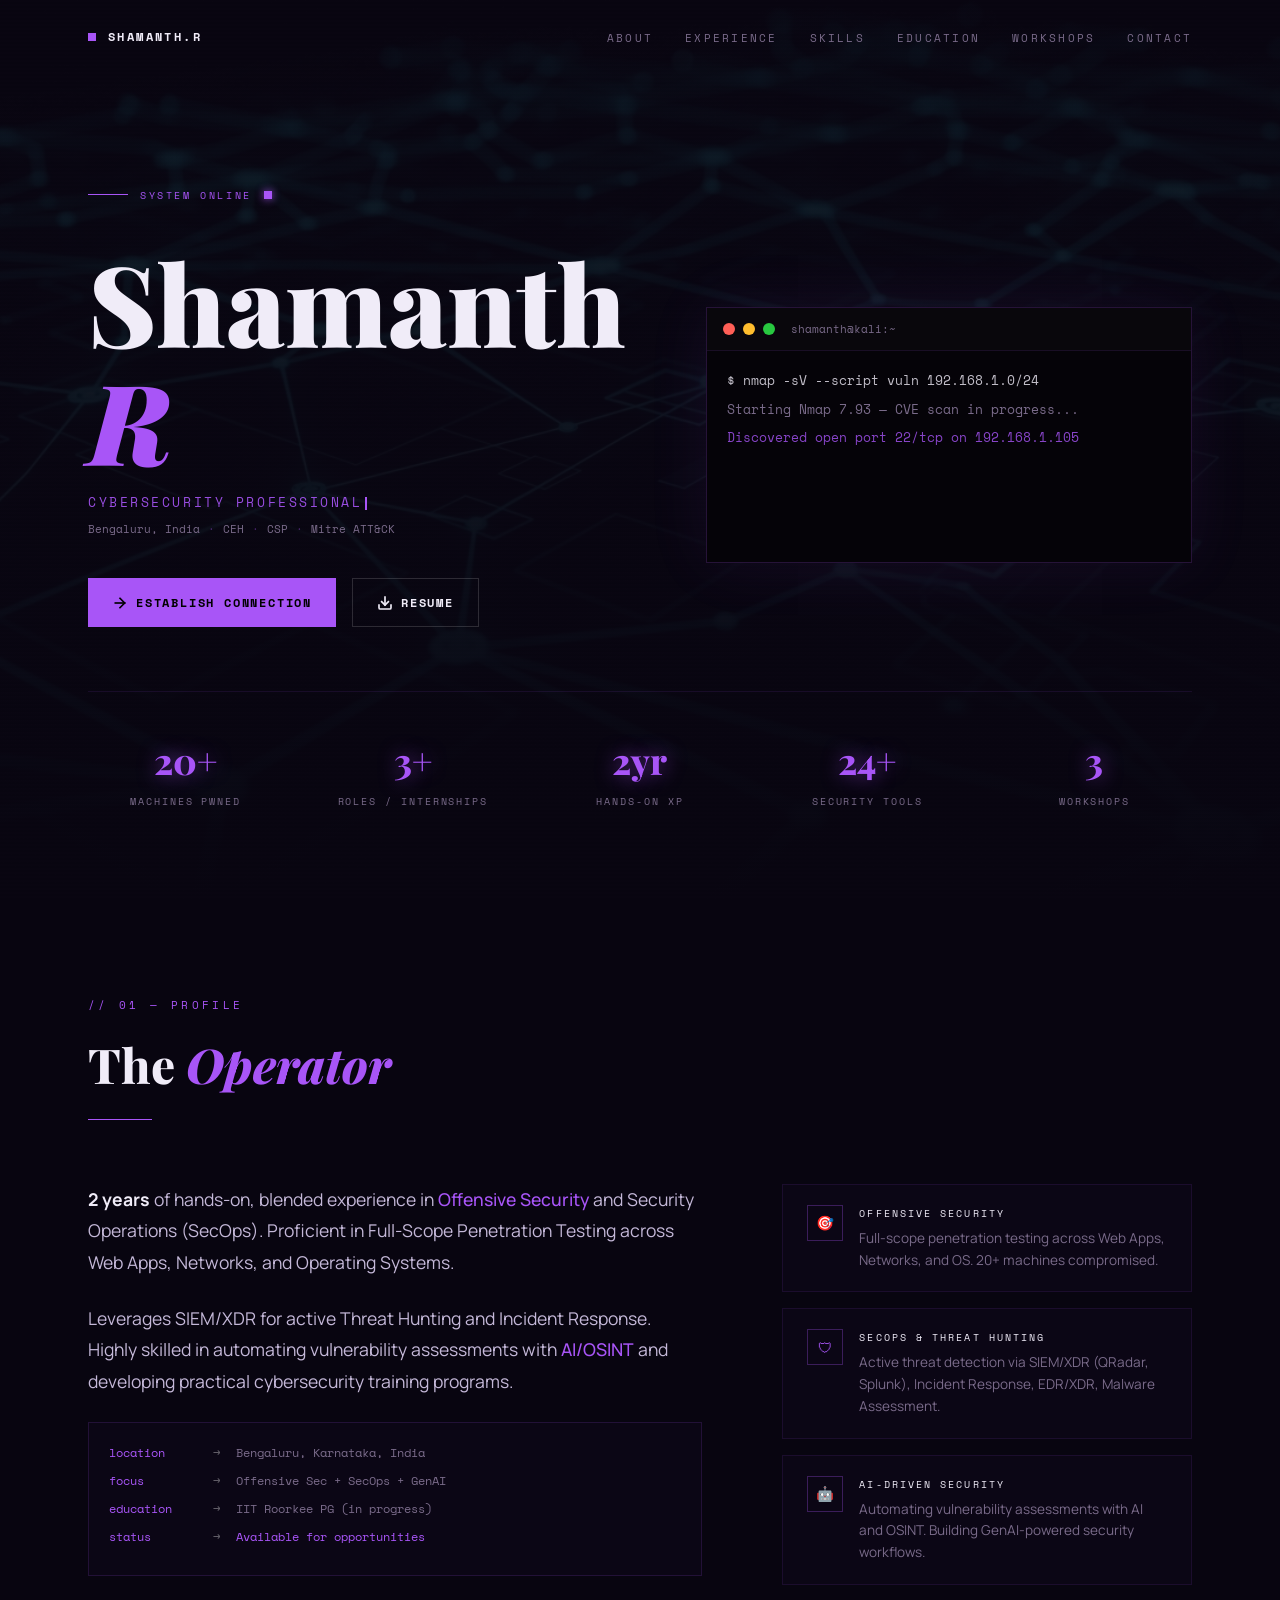
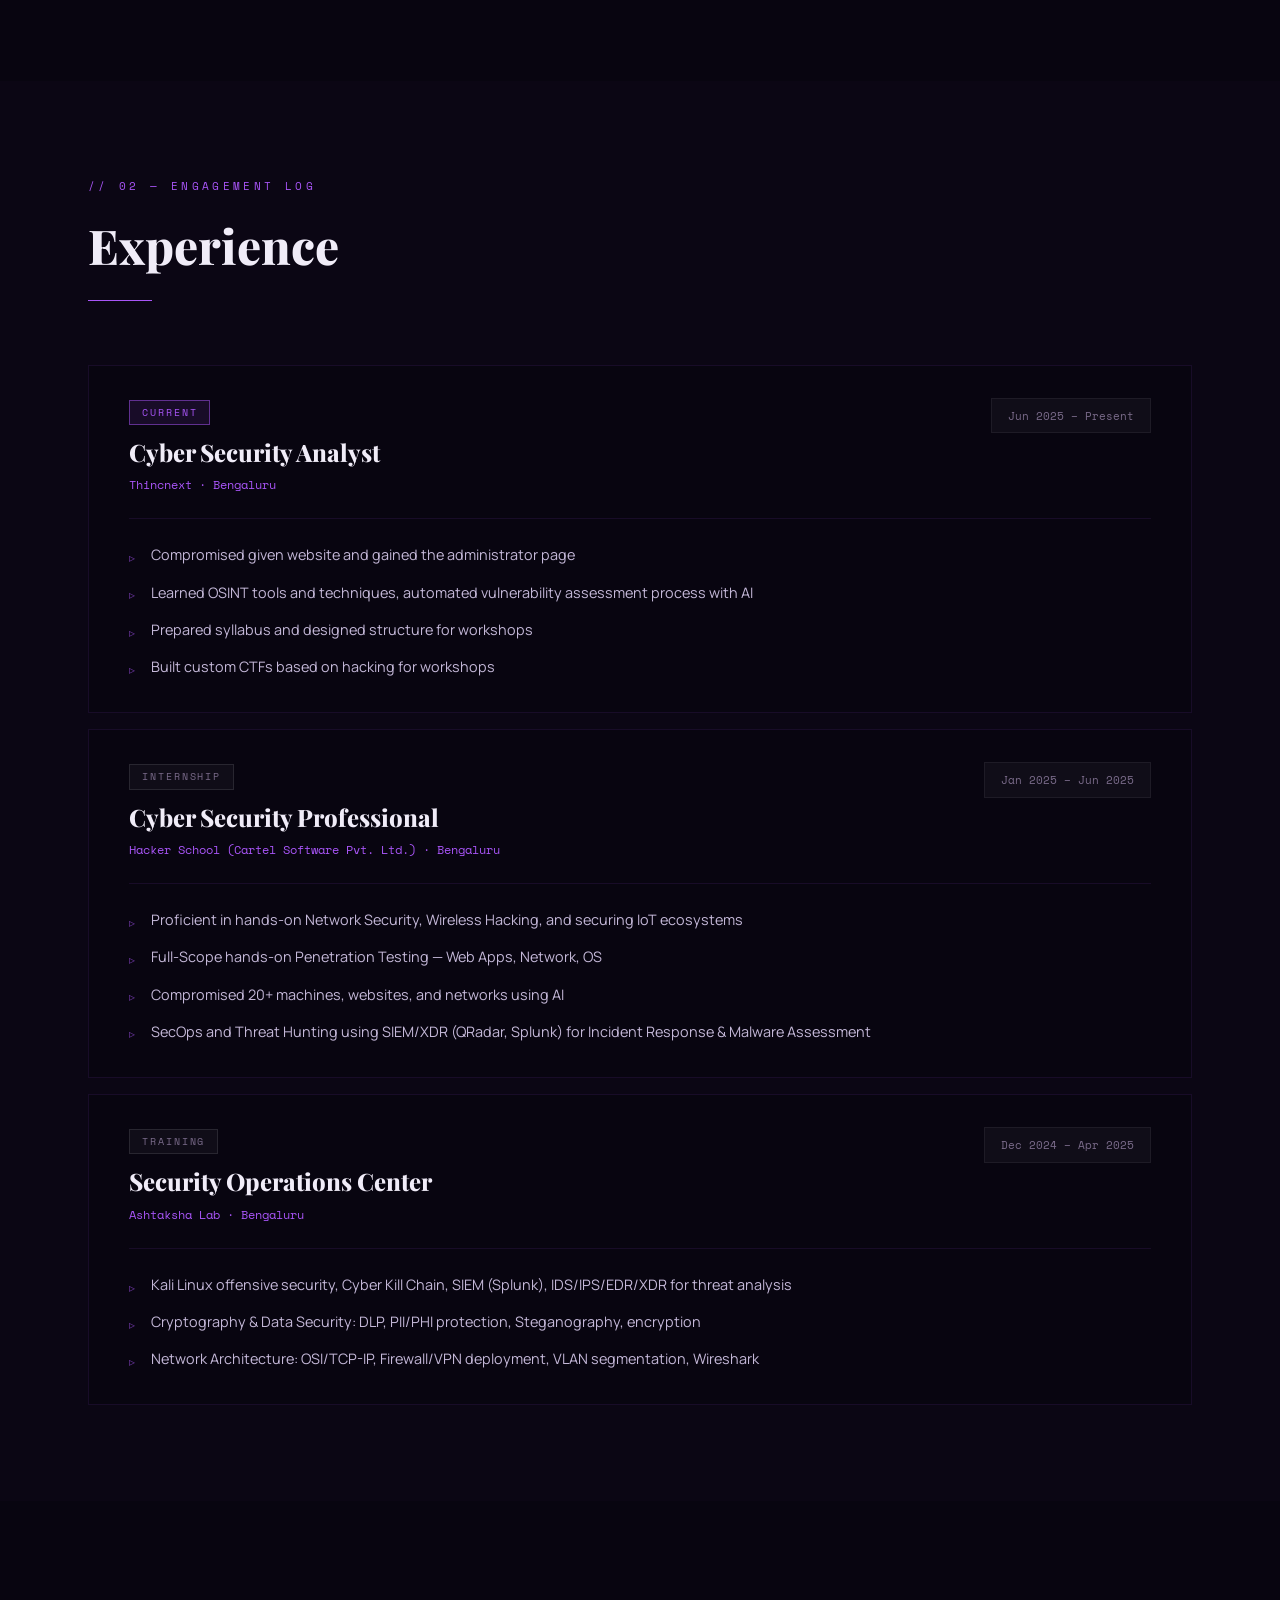
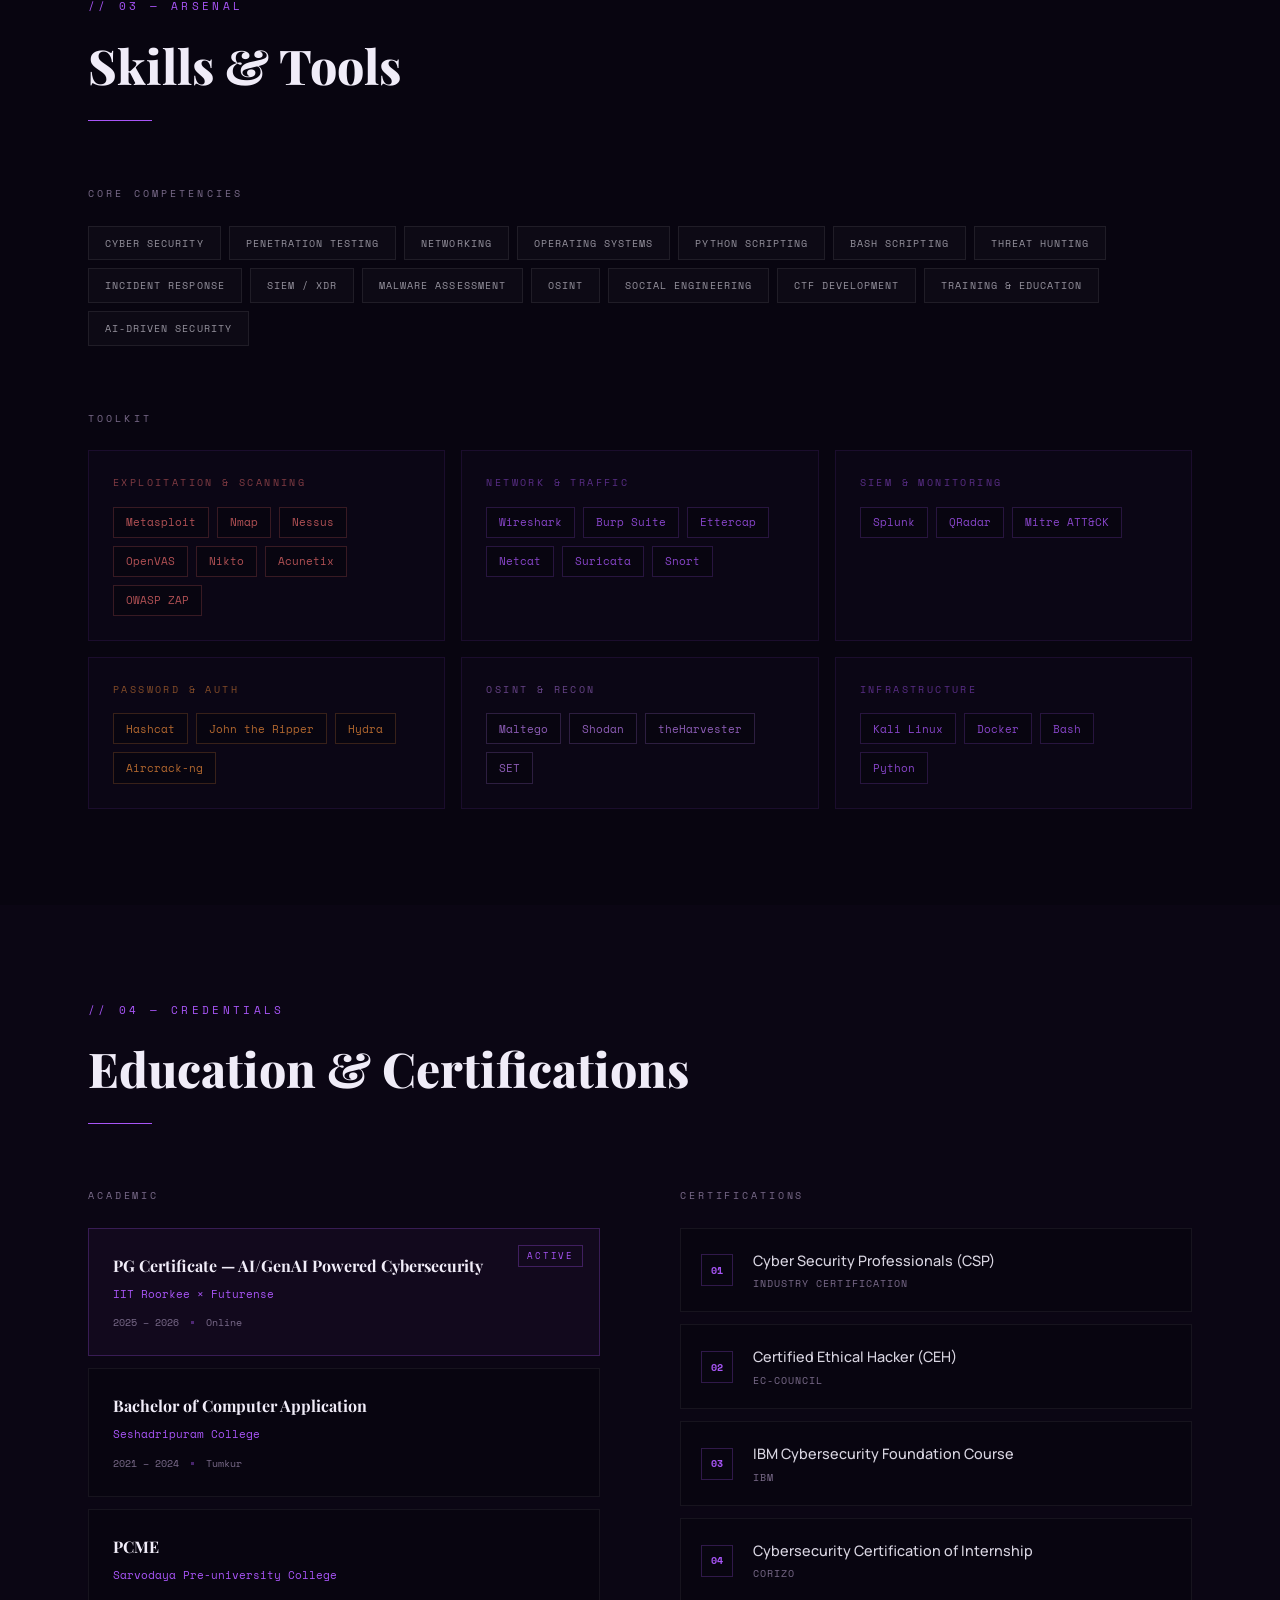
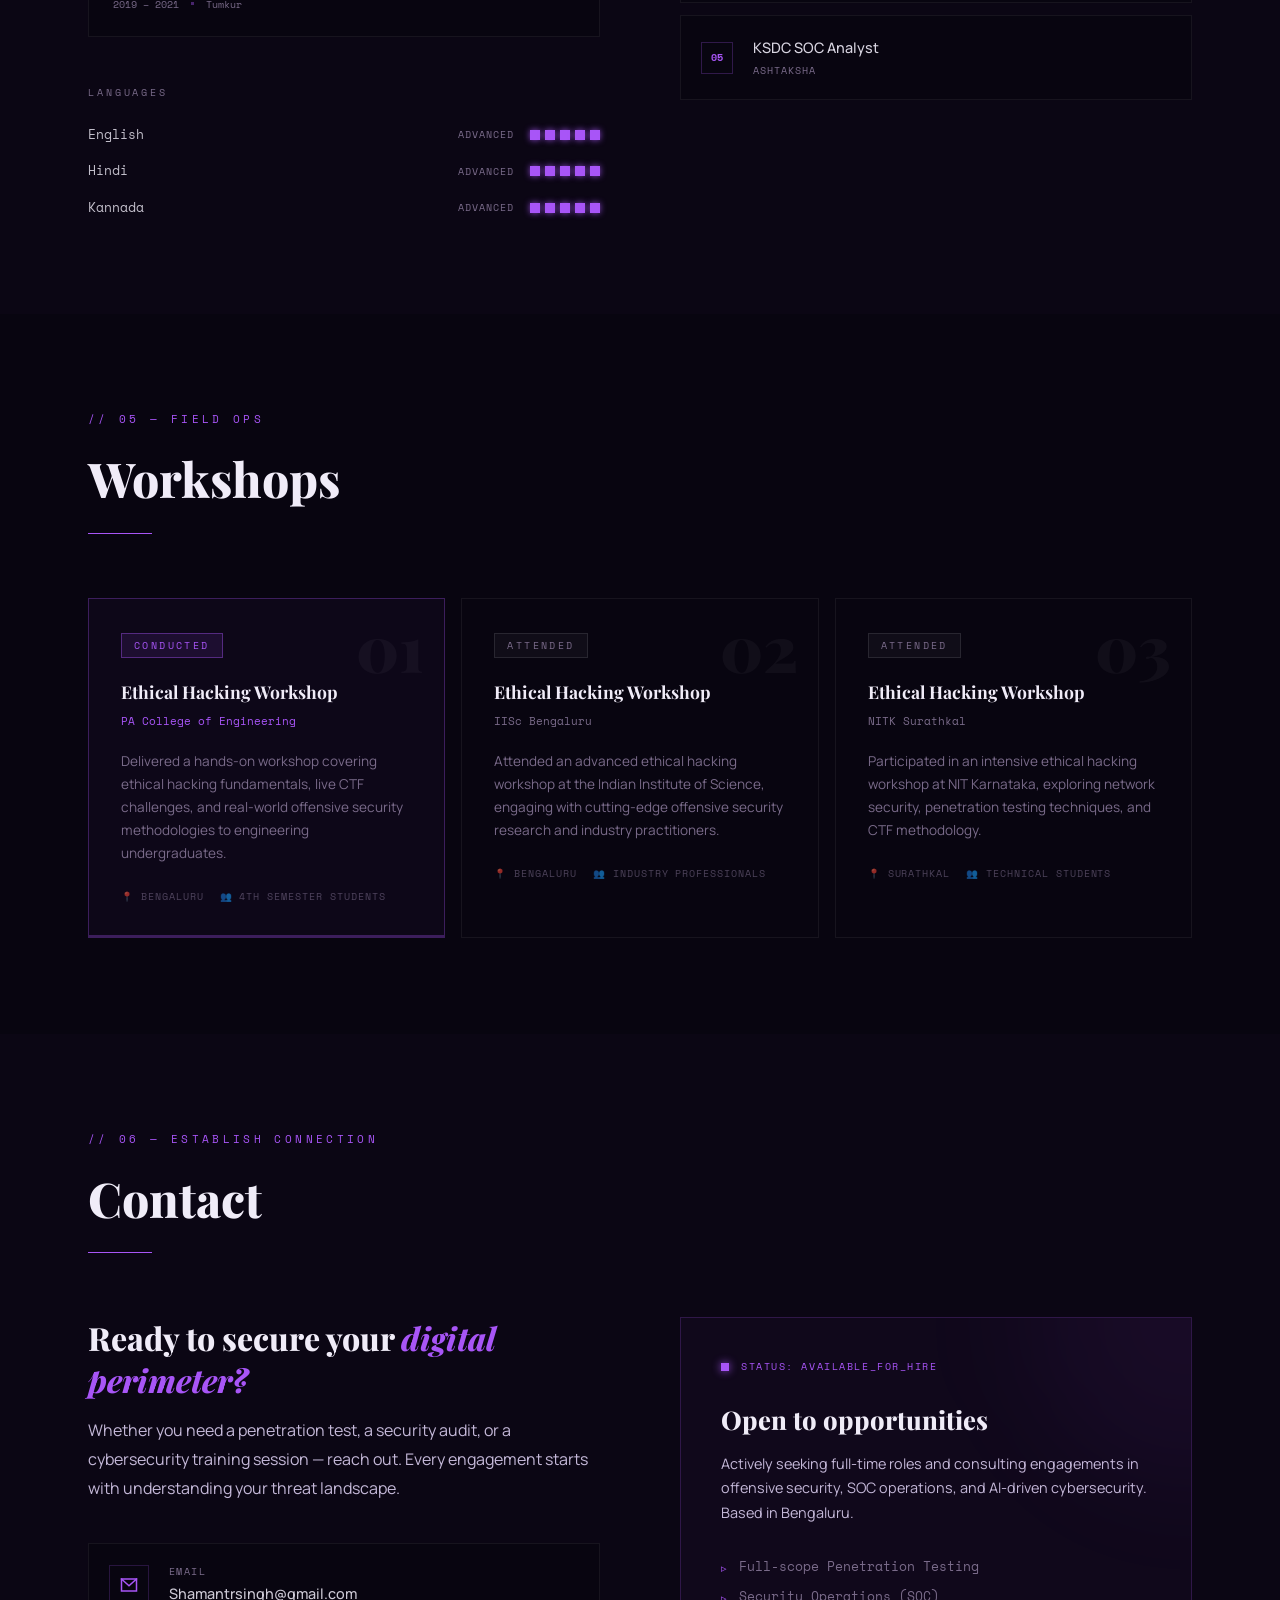
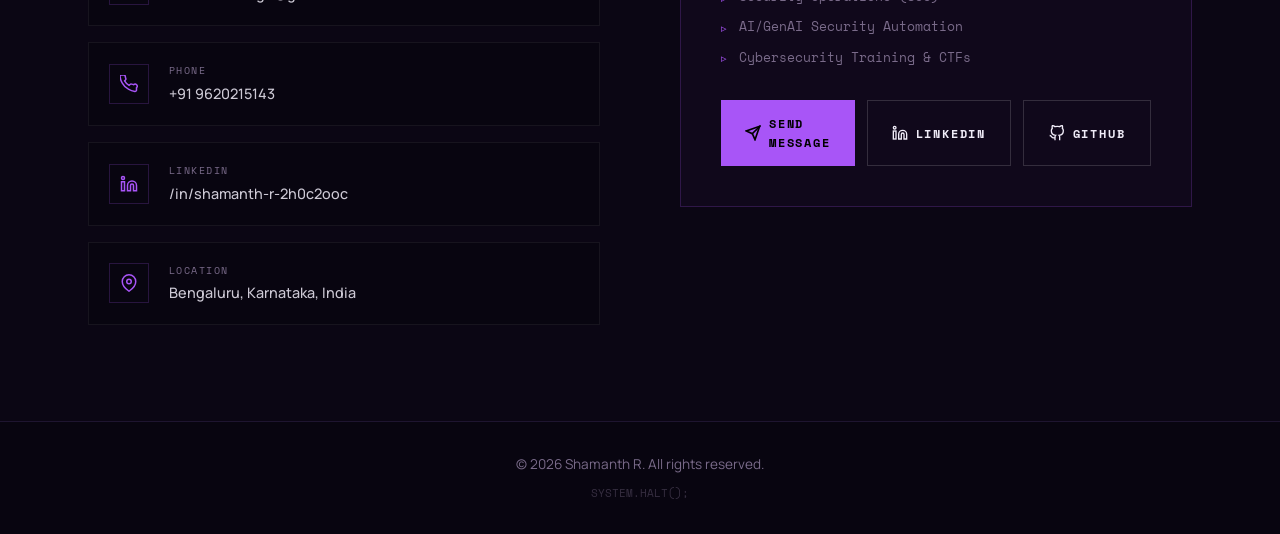
==== commit 8488abb2: "Add files via upload" ====
--- a/index.html
+++ b/index.html
@@ -1,25 +1,549 @@
 <!DOCTYPE html>
 <html lang="en">
-  <head>
-    <meta charset="UTF-8" />
-    <meta name="viewport" content="width=device-width, initial-scale=1.0, maximum-scale=1" />
-    <title>Shamanth R — Portfolio</title>
-    <meta name="description" content="Shamanth R — Portfolio — built on Replit. Update this description to reflect the app." />
-    <meta name="robots" content="index, follow" />
-    <meta property="og:title" content="Shamanth R — Portfolio" />
-    <meta property="og:description" content="Shamanth R — Portfolio — built on Replit. Update this description to reflect the app." />
-    <meta property="og:type" content="website" />
-    <meta name="twitter:card" content="summary_large_image" />
-    <meta name="twitter:title" content="Shamanth R — Portfolio" />
-    <meta name="twitter:description" content="Shamanth R — Portfolio — built on Replit. Update this description to reflect the app." />
-    <link rel="icon" type="image/svg+xml" href="./favicon.svg" />
-    <link rel="preconnect" href="https://fonts.googleapis.com">
-    <link rel="preconnect" href="https://fonts.gstatic.com" crossorigin>
-    <link href="https://fonts.googleapis.com/css2?family=Inter:wght@400;500;600;700&display=swap" rel="stylesheet">
-    <script type="module" crossorigin src="./script.js"></script>
-    <link rel="stylesheet" crossorigin href="./styles.css">
-  </head>
-  <body>
-    <div id="root"></div>
-  </body>
+<head>
+  <meta charset="UTF-8" />
+  <meta name="viewport" content="width=device-width, initial-scale=1.0" />
+  <title>Shamanth R — Cybersecurity Professional</title>
+  <meta name="description" content="Portfolio of Shamanth R, Cybersecurity Professional & Ethical Hacker specialising in Offensive Security, SecOps, and AI-driven security." />
+  <link rel="stylesheet" href="styles.css" />
+</head>
+<body>
+
+<!-- Progress bar -->
+<div id="progress-bar"></div>
+
+<!-- ═══ NAVBAR ═══════════════════════════════════════════ -->
+<nav id="navbar">
+  <div class="container nav-inner">
+    <a class="nav-logo" data-scroll="#hero">
+      <span class="nav-dot"></span>
+      Shamanth.R
+    </a>
+    <ul class="nav-links">
+      <li><a data-scroll="#about">About</a></li>
+      <li><a data-scroll="#experience">Experience</a></li>
+      <li><a data-scroll="#skills">Skills</a></li>
+      <li><a data-scroll="#education">Education</a></li>
+      <li><a data-scroll="#workshops">Workshops</a></li>
+      <li><a data-scroll="#contact">Contact</a></li>
+    </ul>
+    <button class="nav-hamburger" id="hamburger" aria-label="Menu">
+      <span class="hamburger-icon"></span>
+    </button>
+  </div>
+</nav>
+
+<!-- Mobile menu -->
+<div id="mobile-menu">
+  <a data-scroll="#about">About</a>
+  <a data-scroll="#experience">Experience</a>
+  <a data-scroll="#skills">Skills</a>
+  <a data-scroll="#education">Education</a>
+  <a data-scroll="#workshops">Workshops</a>
+  <a data-scroll="#contact">Contact</a>
+</div>
+
+<!-- ═══ HERO ══════════════════════════════════════════════ -->
+<section id="hero">
+  <div class="hero-bg">
+    <img src="hero-bg.png" alt="" aria-hidden="true" />
+  </div>
+  <div class="hero-scanlines"></div>
+
+  <div class="container hero-inner">
+    <!-- Status -->
+    <div class="hero-status">
+      <span class="hero-status-line"></span>
+      <span class="hero-status-text">System Online</span>
+      <span class="hero-status-dot"></span>
+    </div>
+
+    <!-- Two-col grid -->
+    <div class="hero-grid">
+      <!-- Left -->
+      <div>
+        <h1 class="hero-name">Shamanth <span class="accent">R</span></h1>
+
+        <div class="hero-typewriter">
+          <span id="tw-text"></span>
+          <span class="tw-cursor"></span>
+        </div>
+
+        <div class="hero-tags">
+          <span>Bengaluru, India</span>
+          <span class="dot">·</span>
+          <span>CEH</span>
+          <span class="dot">·</span>
+          <span>CSP</span>
+          <span class="dot">·</span>
+          <span>Mitre ATT&amp;CK</span>
+        </div>
+
+        <div class="hero-btns">
+          <button class="btn-primary" data-scroll="#contact">
+            <svg class="btn-icon" xmlns="http://www.w3.org/2000/svg" viewBox="0 0 24 24" fill="none" stroke="currentColor" stroke-width="2.5" stroke-linecap="square"><line x1="5" y1="12" x2="19" y2="12"/><polyline points="12 5 19 12 12 19"/></svg>
+            Establish Connection
+          </button>
+          <a class="btn-ghost" href="resume.pdf" download="Shamanth_R_Resume.pdf">
+            <svg class="btn-icon" xmlns="http://www.w3.org/2000/svg" viewBox="0 0 24 24" fill="none" stroke="currentColor" stroke-width="2.5" stroke-linecap="square"><path d="M21 15v4a2 2 0 01-2 2H5a2 2 0 01-2-2v-4"/><polyline points="7 10 12 15 17 10"/><line x1="12" y1="15" x2="12" y2="3"/></svg>
+            Resume
+          </a>
+        </div>
+      </div>
+
+      <!-- Right: Terminal -->
+      <div class="terminal">
+        <div class="terminal-bar">
+          <span class="t-dot red"></span>
+          <span class="t-dot yellow"></span>
+          <span class="t-dot green"></span>
+          <span class="t-title">shamanth@kali:~</span>
+        </div>
+        <div class="terminal-body" id="term-body"></div>
+      </div>
+    </div>
+
+    <!-- Stats -->
+    <div class="hero-stats">
+      <div><p class="stat-val">20+</p><p class="stat-lbl">Machines Pwned</p></div>
+      <div><p class="stat-val">3+</p><p class="stat-lbl">Roles / Internships</p></div>
+      <div><p class="stat-val">2yr</p><p class="stat-lbl">Hands-on XP</p></div>
+      <div><p class="stat-val">24+</p><p class="stat-lbl">Security Tools</p></div>
+      <div><p class="stat-val">3</p><p class="stat-lbl">Workshops</p></div>
+    </div>
+  </div>
+</section>
+
+<!-- ═══ ABOUT ══════════════════════════════════════════════ -->
+<section id="about">
+  <div class="container">
+    <div class="reveal">
+      <p class="section-tag">// 01 — Profile</p>
+      <h2 class="section-title">The <em style="color:var(--primary)">Operator</em></h2>
+      <div class="section-line"></div>
+    </div>
+
+    <div class="about-grid">
+      <div class="reveal">
+        <p class="about-lead">
+          <strong>2 years</strong> of hands-on, blended experience in
+          <span class="hl">Offensive Security</span> and Security Operations (SecOps).
+          Proficient in Full-Scope Penetration Testing across Web Apps, Networks, and Operating Systems.
+        </p>
+        <p class="about-lead">
+          Leverages SIEM/XDR for active Threat Hunting and Incident Response. Highly skilled in
+          automating vulnerability assessments with <span class="hl">AI/OSINT</span> and developing
+          practical cybersecurity training programs.
+        </p>
+        <div class="about-terminal">
+          <div class="abt-row"><span>location</span><span class="arrow">→</span><span>Bengaluru, Karnataka, India</span></div>
+          <div class="abt-row"><span>focus</span><span class="arrow">→</span><span>Offensive Sec + SecOps + GenAI</span></div>
+          <div class="abt-row"><span>education</span><span class="arrow">→</span><span>IIT Roorkee PG (in progress)</span></div>
+          <div class="abt-row"><span>status</span><span class="arrow">→</span><span class="live">Available for opportunities</span></div>
+        </div>
+      </div>
+
+      <div class="pillars reveal-right">
+        <div class="pillar">
+          <div class="pillar-icon">🎯</div>
+          <div>
+            <p class="pillar-title">Offensive Security</p>
+            <p class="pillar-desc">Full-scope penetration testing across Web Apps, Networks, and OS. 20+ machines compromised.</p>
+          </div>
+        </div>
+        <div class="pillar">
+          <div class="pillar-icon">🛡</div>
+          <div>
+            <p class="pillar-title">SecOps & Threat Hunting</p>
+            <p class="pillar-desc">Active threat detection via SIEM/XDR (QRadar, Splunk), Incident Response, EDR/XDR, Malware Assessment.</p>
+          </div>
+        </div>
+        <div class="pillar">
+          <div class="pillar-icon">🤖</div>
+          <div>
+            <p class="pillar-title">AI-Driven Security</p>
+            <p class="pillar-desc">Automating vulnerability assessments with AI and OSINT. Building GenAI-powered security workflows.</p>
+          </div>
+        </div>
+      </div>
+    </div>
+  </div>
+</section>
+
+<!-- ═══ EXPERIENCE ═════════════════════════════════════════ -->
+<section id="experience">
+  <div class="container">
+    <div class="reveal">
+      <p class="section-tag">// 02 — Engagement Log</p>
+      <h2 class="section-title">Experience</h2>
+      <div class="section-line"></div>
+    </div>
+
+    <div class="exp-list">
+      <!-- Card 1 -->
+      <div class="exp-card reveal">
+        <div class="exp-head">
+          <div>
+            <span class="exp-badge current">Current</span>
+            <h3 class="exp-role">Cyber Security Analyst</h3>
+            <p class="exp-company">Thincnext · Bengaluru</p>
+          </div>
+          <span class="exp-date">Jun 2025 – Present</span>
+        </div>
+        <div class="exp-divider"></div>
+        <ul class="exp-points">
+          <li>Compromised given website and gained the administrator page</li>
+          <li>Learned OSINT tools and techniques, automated vulnerability assessment process with AI</li>
+          <li>Prepared syllabus and designed structure for workshops</li>
+          <li>Built custom CTFs based on hacking for workshops</li>
+        </ul>
+      </div>
+
+      <!-- Card 2 -->
+      <div class="exp-card reveal">
+        <div class="exp-head">
+          <div>
+            <span class="exp-badge intern">Internship</span>
+            <h3 class="exp-role">Cyber Security Professional</h3>
+            <p class="exp-company">Hacker School (Cartel Software Pvt. Ltd.) · Bengaluru</p>
+          </div>
+          <span class="exp-date">Jan 2025 – Jun 2025</span>
+        </div>
+        <div class="exp-divider"></div>
+        <ul class="exp-points">
+          <li>Proficient in hands-on Network Security, Wireless Hacking, and securing IoT ecosystems</li>
+          <li>Full-Scope hands-on Penetration Testing — Web Apps, Network, OS</li>
+          <li>Compromised 20+ machines, websites, and networks using AI</li>
+          <li>SecOps and Threat Hunting using SIEM/XDR (QRadar, Splunk) for Incident Response &amp; Malware Assessment</li>
+        </ul>
+      </div>
+
+      <!-- Card 3 -->
+      <div class="exp-card reveal">
+        <div class="exp-head">
+          <div>
+            <span class="exp-badge train">Training</span>
+            <h3 class="exp-role">Security Operations Center</h3>
+            <p class="exp-company">Ashtaksha Lab · Bengaluru</p>
+          </div>
+          <span class="exp-date">Dec 2024 – Apr 2025</span>
+        </div>
+        <div class="exp-divider"></div>
+        <ul class="exp-points">
+          <li>Kali Linux offensive security, Cyber Kill Chain, SIEM (Splunk), IDS/IPS/EDR/XDR for threat analysis</li>
+          <li>Cryptography &amp; Data Security: DLP, PII/PHI protection, Steganography, encryption</li>
+          <li>Network Architecture: OSI/TCP-IP, Firewall/VPN deployment, VLAN segmentation, Wireshark</li>
+        </ul>
+      </div>
+    </div>
+  </div>
+</section>
+
+<!-- ═══ SKILLS ═════════════════════════════════════════════ -->
+<section id="skills">
+  <div class="container">
+    <div class="reveal">
+      <p class="section-tag">// 03 — Arsenal</p>
+      <h2 class="section-title">Skills &amp; Tools</h2>
+      <div class="section-line"></div>
+    </div>
+
+    <div class="reveal">
+      <p class="skills-label">Core Competencies</p>
+      <div class="skills-chips">
+        <span class="chip">Cyber Security</span><span class="chip">Penetration Testing</span>
+        <span class="chip">Networking</span><span class="chip">Operating Systems</span>
+        <span class="chip">Python Scripting</span><span class="chip">Bash Scripting</span>
+        <span class="chip">Threat Hunting</span><span class="chip">Incident Response</span>
+        <span class="chip">SIEM / XDR</span><span class="chip">Malware Assessment</span>
+        <span class="chip">OSINT</span><span class="chip">Social Engineering</span>
+        <span class="chip">CTF Development</span><span class="chip">Training &amp; Education</span>
+        <span class="chip">AI-Driven Security</span>
+      </div>
+    </div>
+
+    <div class="reveal">
+      <p class="skills-label">Toolkit</p>
+      <div class="tools-grid">
+        <div class="tool-group">
+          <p class="tool-cat red">Exploitation &amp; Scanning</p>
+          <div class="tool-tags">
+            <span class="tool-tag red">Metasploit</span><span class="tool-tag red">Nmap</span>
+            <span class="tool-tag red">Nessus</span><span class="tool-tag red">OpenVAS</span>
+            <span class="tool-tag red">Nikto</span><span class="tool-tag red">Acunetix</span>
+            <span class="tool-tag red">OWASP ZAP</span>
+          </div>
+        </div>
+        <div class="tool-group">
+          <p class="tool-cat cyan">Network &amp; Traffic</p>
+          <div class="tool-tags">
+            <span class="tool-tag cyan">Wireshark</span><span class="tool-tag cyan">Burp Suite</span>
+            <span class="tool-tag cyan">Ettercap</span><span class="tool-tag cyan">Netcat</span>
+            <span class="tool-tag cyan">Suricata</span><span class="tool-tag cyan">Snort</span>
+          </div>
+        </div>
+        <div class="tool-group">
+          <p class="tool-cat cyan">SIEM &amp; Monitoring</p>
+          <div class="tool-tags">
+            <span class="tool-tag cyan">Splunk</span><span class="tool-tag cyan">QRadar</span>
+            <span class="tool-tag cyan">Mitre ATT&amp;CK</span>
+          </div>
+        </div>
+        <div class="tool-group">
+          <p class="tool-cat orange">Password &amp; Auth</p>
+          <div class="tool-tags">
+            <span class="tool-tag orange">Hashcat</span><span class="tool-tag orange">John the Ripper</span>
+            <span class="tool-tag orange">Hydra</span><span class="tool-tag orange">Aircrack-ng</span>
+          </div>
+        </div>
+        <div class="tool-group">
+          <p class="tool-cat purple">OSINT &amp; Recon</p>
+          <div class="tool-tags">
+            <span class="tool-tag purple">Maltego</span><span class="tool-tag purple">Shodan</span>
+            <span class="tool-tag purple">theHarvester</span><span class="tool-tag purple">SET</span>
+          </div>
+        </div>
+        <div class="tool-group">
+          <p class="tool-cat cyan">Infrastructure</p>
+          <div class="tool-tags">
+            <span class="tool-tag cyan">Kali Linux</span><span class="tool-tag cyan">Docker</span>
+            <span class="tool-tag cyan">Bash</span><span class="tool-tag cyan">Python</span>
+          </div>
+        </div>
+      </div>
+    </div>
+  </div>
+</section>
+
+<!-- ═══ EDUCATION ══════════════════════════════════════════ -->
+<section id="education">
+  <div class="container">
+    <div class="reveal">
+      <p class="section-tag">// 04 — Credentials</p>
+      <h2 class="section-title">Education &amp; Certifications</h2>
+      <div class="section-line"></div>
+    </div>
+
+    <div class="edu-grid">
+      <!-- Left -->
+      <div class="reveal-left">
+        <p class="edu-sub">Academic</p>
+        <div class="edu-cards">
+          <div class="edu-card active">
+            <span class="edu-active-badge">Active</span>
+            <p class="edu-degree">PG Certificate — AI/GenAI Powered Cybersecurity</p>
+            <p class="edu-inst">IIT Roorkee × Futurense</p>
+            <div class="edu-meta"><span>2025 – 2026</span><span class="edu-meta-sep"></span><span>Online</span></div>
+          </div>
+          <div class="edu-card">
+            <p class="edu-degree">Bachelor of Computer Application</p>
+            <p class="edu-inst">Seshadripuram College</p>
+            <div class="edu-meta"><span>2021 – 2024</span><span class="edu-meta-sep"></span><span>Tumkur</span></div>
+          </div>
+          <div class="edu-card">
+            <p class="edu-degree">PCME</p>
+            <p class="edu-inst">Sarvodaya Pre-university College</p>
+            <div class="edu-meta"><span>2019 – 2021</span><span class="edu-meta-sep"></span><span>Tumkur</span></div>
+          </div>
+        </div>
+
+        <p class="edu-sub">Languages</p>
+        <div class="lang-list">
+          <div class="lang-row">
+            <span class="lang-name">English</span>
+            <div class="lang-right">
+              <span class="lang-level">Advanced</span>
+              <div class="lang-dots">
+                <span class="lang-dot on"></span><span class="lang-dot on"></span><span class="lang-dot on"></span><span class="lang-dot on"></span><span class="lang-dot on"></span>
+              </div>
+            </div>
+          </div>
+          <div class="lang-row">
+            <span class="lang-name">Hindi</span>
+            <div class="lang-right">
+              <span class="lang-level">Advanced</span>
+              <div class="lang-dots">
+                <span class="lang-dot on"></span><span class="lang-dot on"></span><span class="lang-dot on"></span><span class="lang-dot on"></span><span class="lang-dot on"></span>
+              </div>
+            </div>
+          </div>
+          <div class="lang-row">
+            <span class="lang-name">Kannada</span>
+            <div class="lang-right">
+              <span class="lang-level">Advanced</span>
+              <div class="lang-dots">
+                <span class="lang-dot on"></span><span class="lang-dot on"></span><span class="lang-dot on"></span><span class="lang-dot on"></span><span class="lang-dot on"></span>
+              </div>
+            </div>
+          </div>
+        </div>
+      </div>
+
+      <!-- Right: Certifications -->
+      <div class="reveal-right">
+        <p class="edu-sub">Certifications</p>
+        <div class="cert-list">
+          <div class="cert-item">
+            <div class="cert-num">01</div>
+            <div><p class="cert-name">Cyber Security Professionals (CSP)</p><p class="cert-issuer">Industry Certification</p></div>
+          </div>
+          <div class="cert-item">
+            <div class="cert-num">02</div>
+            <div><p class="cert-name">Certified Ethical Hacker (CEH)</p><p class="cert-issuer">EC-Council</p></div>
+          </div>
+          <div class="cert-item">
+            <div class="cert-num">03</div>
+            <div><p class="cert-name">IBM Cybersecurity Foundation Course</p><p class="cert-issuer">IBM</p></div>
+          </div>
+          <div class="cert-item">
+            <div class="cert-num">04</div>
+            <div><p class="cert-name">Cybersecurity Certification of Internship</p><p class="cert-issuer">Corizo</p></div>
+          </div>
+          <div class="cert-item">
+            <div class="cert-num">05</div>
+            <div><p class="cert-name">KSDC SOC Analyst</p><p class="cert-issuer">Ashtaksha</p></div>
+          </div>
+        </div>
+      </div>
+    </div>
+  </div>
+</section>
+
+<!-- ═══ WORKSHOPS ══════════════════════════════════════════ -->
+<section id="workshops">
+  <div class="container">
+    <div class="reveal">
+      <p class="section-tag">// 05 — Field Ops</p>
+      <h2 class="section-title">Workshops</h2>
+      <div class="section-line"></div>
+    </div>
+
+    <div class="ws-grid">
+      <div class="ws-card conducted reveal">
+        <span class="ws-index">01</span>
+        <span class="ws-type conducted">Conducted</span>
+        <h3 class="ws-title">Ethical Hacking Workshop</h3>
+        <p class="ws-inst">PA College of Engineering</p>
+        <p class="ws-desc">Delivered a hands-on workshop covering ethical hacking fundamentals, live CTF challenges, and real-world offensive security methodologies to engineering undergraduates.</p>
+        <div class="ws-meta">
+          <span>📍 Bengaluru</span>
+          <span>👥 4th Semester Students</span>
+        </div>
+      </div>
+      <div class="ws-card reveal">
+        <span class="ws-index">02</span>
+        <span class="ws-type attended">Attended</span>
+        <h3 class="ws-title">Ethical Hacking Workshop</h3>
+        <p class="ws-inst">IISc Bengaluru</p>
+        <p class="ws-desc">Attended an advanced ethical hacking workshop at the Indian Institute of Science, engaging with cutting-edge offensive security research and industry practitioners.</p>
+        <div class="ws-meta">
+          <span>📍 Bengaluru</span>
+          <span>👥 Industry Professionals</span>
+        </div>
+      </div>
+      <div class="ws-card reveal">
+        <span class="ws-index">03</span>
+        <span class="ws-type attended">Attended</span>
+        <h3 class="ws-title">Ethical Hacking Workshop</h3>
+        <p class="ws-inst">NITK Surathkal</p>
+        <p class="ws-desc">Participated in an intensive ethical hacking workshop at NIT Karnataka, exploring network security, penetration testing techniques, and CTF methodology.</p>
+        <div class="ws-meta">
+          <span>📍 Surathkal</span>
+          <span>👥 Technical Students</span>
+        </div>
+      </div>
+    </div>
+  </div>
+</section>
+
+<!-- ═══ CONTACT ════════════════════════════════════════════ -->
+<section id="contact">
+  <div class="container">
+    <div class="reveal">
+      <p class="section-tag">// 06 — Establish Connection</p>
+      <h2 class="section-title">Contact</h2>
+      <div class="section-line"></div>
+    </div>
+
+    <div class="contact-grid">
+      <!-- Left -->
+      <div class="reveal-left">
+        <p class="contact-heading">Ready to secure your <em class="hl">digital perimeter?</em></p>
+        <p class="contact-sub">Whether you need a penetration test, a security audit, or a cybersecurity training session — reach out. Every engagement starts with understanding your threat landscape.</p>
+
+        <div class="contact-items">
+          <a class="contact-item" href="mailto:Shamantrsingh@gmail.com">
+            <div class="contact-icon">
+              <svg width="18" height="18" viewBox="0 0 24 24" fill="none" stroke="currentColor" stroke-width="2" stroke-linecap="square"><rect x="2" y="4" width="20" height="16" rx="0"/><polyline points="2,4 12,13 22,4"/></svg>
+            </div>
+            <div><p class="contact-lbl">Email</p><p class="contact-val">Shamantrsingh@gmail.com</p></div>
+          </a>
+          <a class="contact-item" href="tel:+919620215143">
+            <div class="contact-icon">
+              <svg width="18" height="18" viewBox="0 0 24 24" fill="none" stroke="currentColor" stroke-width="2" stroke-linecap="square"><path d="M22 16.92v3a2 2 0 01-2.18 2 19.79 19.79 0 01-8.63-3.07A19.5 19.5 0 013.07 10.8 19.79 19.79 0 0 1 .07 2.18 2 2 0 012.03 0h3a2 2 0 012 1.72c.127.96.361 1.903.7 2.81a2 2 0 01-.45 2.11L6.09 7.91a16 16 0 006 6l1.27-1.27a2 2 0 012.11-.45c.907.339 1.85.573 2.81.7A2 2 0 0122 16.92z"/></svg>
+            </div>
+            <div><p class="contact-lbl">Phone</p><p class="contact-val">+91 9620215143</p></div>
+          </a>
+          <a class="contact-item" href="https://www.linkedin.com/in/shamanth-r-2h0c2ooc" target="_blank" rel="noreferrer">
+            <div class="contact-icon">
+              <svg width="18" height="18" viewBox="0 0 24 24" fill="none" stroke="currentColor" stroke-width="2" stroke-linecap="square"><path d="M16 8a6 6 0 016 6v7h-4v-7a2 2 0 00-2-2 2 2 0 00-2 2v7h-4v-7a6 6 0 016-6z"/><rect x="2" y="9" width="4" height="12"/><circle cx="4" cy="4" r="2"/></svg>
+            </div>
+            <div><p class="contact-lbl">LinkedIn</p><p class="contact-val">/in/shamanth-r-2h0c2ooc</p></div>
+          </a>
+          <div class="contact-item">
+            <div class="contact-icon">
+              <svg width="18" height="18" viewBox="0 0 24 24" fill="none" stroke="currentColor" stroke-width="2" stroke-linecap="square"><path d="M21 10c0 7-9 13-9 13S3 17 3 10a9 9 0 0118 0z"/><circle cx="12" cy="10" r="3"/></svg>
+            </div>
+            <div><p class="contact-lbl">Location</p><p class="contact-val">Bengaluru, Karnataka, India</p></div>
+          </div>
+        </div>
+      </div>
+
+      <!-- Right: CTA card -->
+      <div class="reveal-right">
+        <div class="cta-card">
+          <div class="cta-glow"></div>
+          <div class="cta-status">
+            <span class="cta-dot"></span>
+            <span class="cta-status-text">Status: Available_for_hire</span>
+          </div>
+          <h3 class="cta-heading">Open to opportunities</h3>
+          <p class="cta-sub">Actively seeking full-time roles and consulting engagements in offensive security, SOC operations, and AI-driven cybersecurity. Based in Bengaluru.</p>
+          <ul class="cta-services">
+            <li>Full-scope Penetration Testing</li>
+            <li>Security Operations (SOC)</li>
+            <li>AI/GenAI Security Automation</li>
+            <li>Cybersecurity Training &amp; CTFs</li>
+          </ul>
+          <div class="cta-btns">
+            <a class="btn-primary" href="mailto:Shamantrsingh@gmail.com">
+              <svg class="btn-icon" xmlns="http://www.w3.org/2000/svg" viewBox="0 0 24 24" fill="none" stroke="currentColor" stroke-width="2.5" stroke-linecap="square"><line x1="22" y1="2" x2="11" y2="13"/><polygon points="22 2 15 22 11 13 2 9 22 2"/></svg>
+              Send Message
+            </a>
+            <a class="btn-ghost" href="https://www.linkedin.com/in/shamanth-r-2h0c2ooc" target="_blank" rel="noreferrer">
+              <svg class="btn-icon" viewBox="0 0 24 24" fill="none" stroke="currentColor" stroke-width="2" stroke-linecap="square"><path d="M16 8a6 6 0 016 6v7h-4v-7a2 2 0 00-2-2 2 2 0 00-2 2v7h-4v-7a6 6 0 016-6z"/><rect x="2" y="9" width="4" height="12"/><circle cx="4" cy="4" r="2"/></svg>
+              LinkedIn
+            </a>
+            <a class="btn-ghost" href="https://github.com/shamanthwick" target="_blank" rel="noreferrer">
+              <svg class="btn-icon" viewBox="0 0 24 24" fill="none" stroke="currentColor" stroke-width="2" stroke-linecap="square"><path d="M9 19c-5 1.5-5-2.5-7-3m14 6v-3.87a3.37 3.37 0 00-.94-2.61c3.14-.35 6.44-1.54 6.44-7A5.44 5.44 0 0020 4.77 5.07 5.07 0 0019.91 1S18.73.65 16 2.48a13.38 13.38 0 00-7 0C6.27.65 5.09 1 5.09 1A5.07 5.07 0 005 4.77a5.44 5.44 0 00-1.5 3.78c0 5.42 3.3 6.61 6.44 7A3.37 3.37 0 009 18.13V22"/></svg>
+              GitHub
+            </a>
+          </div>
+        </div>
+      </div>
+    </div>
+  </div>
+</section>
+
+<!-- ═══ FOOTER ═════════════════════════════════════════════ -->
+<footer>
+  <div class="container">
+    <p class="footer-copy">&copy; <span id="year"></span> Shamanth R. All rights reserved.</p>
+    <p class="footer-sig">SYSTEM.HALT();</p>
+  </div>
+</footer>
+
+<script>document.getElementById('year').textContent = new Date().getFullYear();</script>
+<script src="script.js"></script>
+</body>
 </html>
--- a/styles.css
+++ b/styles.css
@@ -1 +1,608 @@
-@import"https://fonts.googleapis.com/css2?family=Syne:wght@400;500;600;700;800&family=Fira+Code:wght@300;400;500;600&family=Inter:wght@300;400;500;600&display=swap";@layer components;@layer properties{@supports (((-webkit-hyphens:none)) and (not (margin-trim:inline))) or ((-moz-orient:inline) and (not (color:rgb(from red r g b)))){*,:before,:after,::backdrop{--tw-translate-x:0;--tw-translate-y:0;--tw-translate-z:0;--tw-rotate-x:initial;--tw-rotate-y:initial;--tw-rotate-z:initial;--tw-skew-x:initial;--tw-skew-y:initial;--tw-space-y-reverse:0;--tw-space-x-reverse:0;--tw-border-style:solid;--tw-leading:initial;--tw-font-weight:initial;--tw-tracking:initial;--tw-ordinal:initial;--tw-slashed-zero:initial;--tw-numeric-figure:initial;--tw-numeric-spacing:initial;--tw-numeric-fraction:initial;--tw-shadow:0 0 #0000;--tw-shadow-color:initial;--tw-shadow-alpha:100%;--tw-inset-shadow:0 0 #0000;--tw-inset-shadow-color:initial;--tw-inset-shadow-alpha:100%;--tw-ring-color:initial;--tw-ring-shadow:0 0 #0000;--tw-inset-ring-color:initial;--tw-inset-ring-shadow:0 0 #0000;--tw-ring-inset:initial;--tw-ring-offset-width:0px;--tw-ring-offset-color:#fff;--tw-ring-offset-shadow:0 0 #0000;--tw-outline-style:solid;--tw-blur:initial;--tw-brightness:initial;--tw-contrast:initial;--tw-grayscale:initial;--tw-hue-rotate:initial;--tw-invert:initial;--tw-opacity:initial;--tw-saturate:initial;--tw-sepia:initial;--tw-drop-shadow:initial;--tw-drop-shadow-color:initial;--tw-drop-shadow-alpha:100%;--tw-drop-shadow-size:initial;--tw-backdrop-blur:initial;--tw-backdrop-brightness:initial;--tw-backdrop-contrast:initial;--tw-backdrop-grayscale:initial;--tw-backdrop-hue-rotate:initial;--tw-backdrop-invert:initial;--tw-backdrop-opacity:initial;--tw-backdrop-saturate:initial;--tw-backdrop-sepia:initial;--tw-duration:initial;--tw-ease:initial;--tw-content:"";--tw-animation-delay:0s;--tw-animation-direction:normal;--tw-animation-duration:initial;--tw-animation-fill-mode:none;--tw-animation-iteration-count:1;--tw-enter-blur:0;--tw-enter-opacity:1;--tw-enter-rotate:0;--tw-enter-scale:1;--tw-enter-translate-x:0;--tw-enter-translate-y:0;--tw-exit-blur:0;--tw-exit-opacity:1;--tw-exit-rotate:0;--tw-exit-scale:1;--tw-exit-translate-x:0;--tw-exit-translate-y:0}}}@layer theme{:root,:host{--color-red-50:oklch(97.1% .013 17.38);--color-red-300:oklch(80.8% .114 19.571);--color-red-400:oklch(70.4% .191 22.216);--color-red-500:oklch(63.7% .237 25.331);--color-red-600:oklch(57.7% .245 27.325);--color-orange-400:oklch(75% .183 55.934);--color-yellow-400:oklch(85.2% .199 91.936);--color-yellow-500:oklch(79.5% .184 86.047);--color-green-400:oklch(79.2% .209 151.711);--color-green-500:oklch(72.3% .219 149.579);--color-gray-50:oklch(98.5% .002 247.839);--color-gray-600:oklch(44.6% .03 256.802);--color-gray-900:oklch(21% .034 264.665);--color-black:#000;--color-white:#fff;--spacing:.25rem;--container-sm:24rem;--container-md:28rem;--container-lg:32rem;--container-6xl:72rem;--text-xs:.75rem;--text-xs--line-height:calc(1 / .75);--text-sm:.875rem;--text-sm--line-height:calc(1.25 / .875);--text-base:1rem;--text-base--line-height: 1.5 ;--text-lg:1.125rem;--text-lg--line-height:calc(1.75 / 1.125);--text-2xl:1.5rem;--text-2xl--line-height:calc(2 / 1.5);--text-3xl:1.875rem;--text-3xl--line-height: 1.2 ;--text-4xl:2.25rem;--text-4xl--line-height:calc(2.5 / 2.25);--text-5xl:3rem;--text-5xl--line-height:1;--font-weight-normal:400;--font-weight-medium:500;--font-weight-semibold:600;--font-weight-bold:700;--font-weight-extrabold:800;--tracking-tight:-.025em;--tracking-widest:.1em;--leading-tight:1.25;--leading-snug:1.375;--leading-normal:1.5;--leading-relaxed:1.625;--radius-2xl:1rem;--radius-3xl:1.5rem;--ease-in-out:cubic-bezier(.4, 0, .2, 1);--animate-spin:spin 1s linear infinite;--animate-pulse:pulse 2s cubic-bezier(.4, 0, .6, 1) infinite;--blur-sm:8px;--blur-xl:24px;--blur-2xl:40px;--blur-3xl:64px;--aspect-video:16 / 9;--default-transition-duration:.15s;--default-transition-timing-function:cubic-bezier(.4, 0, .2, 1);--default-font-family:var(--app-font-sans);--default-mono-font-family:var(--app-font-mono);--color-border:hsl(var(--border));--font-display:var(--app-font-display)}}@layer base{*,:after,:before,::backdrop{box-sizing:border-box;border:0 solid;margin:0;padding:0}::file-selector-button{box-sizing:border-box;border:0 solid;margin:0;padding:0}html,:host{-webkit-text-size-adjust:100%;tab-size:4;line-height:1.5;font-family:var(--default-font-family,ui-sans-serif, system-ui, sans-serif, "Apple Color Emoji", "Segoe UI Emoji", "Segoe UI Symbol", "Noto Color Emoji");font-feature-settings:var(--default-font-feature-settings,normal);font-variation-settings:var(--default-font-variation-settings,normal);-webkit-tap-highlight-color:transparent}hr{height:0;color:inherit;border-top-width:1px}abbr:where([title]){-webkit-text-decoration:underline dotted;text-decoration:underline dotted}h1,h2,h3,h4,h5,h6{font-size:inherit;font-weight:inherit}a{color:inherit;-webkit-text-decoration:inherit;text-decoration:inherit}b,strong{font-weight:bolder}code,kbd,samp,pre{font-family:var(--default-mono-font-family,ui-monospace, SFMono-Regular, Menlo, Monaco, Consolas, "Liberation Mono", "Courier New", monospace);font-feature-settings:var(--default-mono-font-feature-settings,normal);font-variation-settings:var(--default-mono-font-variation-settings,normal);font-size:1em}small{font-size:80%}sub,sup{vertical-align:baseline;font-size:75%;line-height:0;position:relative}sub{bottom:-.25em}sup{top:-.5em}table{text-indent:0;border-color:inherit;border-collapse:collapse}:-moz-focusring{outline:auto}progress{vertical-align:baseline}summary{display:list-item}ol,ul,menu{list-style:none}img,svg,video,canvas,audio,iframe,embed,object{vertical-align:middle;display:block}img,video{max-width:100%;height:auto}button,input,select,optgroup,textarea{font:inherit;font-feature-settings:inherit;font-variation-settings:inherit;letter-spacing:inherit;color:inherit;opacity:1;background-color:#0000;border-radius:0}::file-selector-button{font:inherit;font-feature-settings:inherit;font-variation-settings:inherit;letter-spacing:inherit;color:inherit;opacity:1;background-color:#0000;border-radius:0}:where(select:is([multiple],[size])) optgroup{font-weight:bolder}:where(select:is([multiple],[size])) optgroup option{padding-inline-start:20px}::file-selector-button{margin-inline-end:4px}::placeholder{opacity:1}@supports (not ((-webkit-appearance:-apple-pay-button))) or (contain-intrinsic-size:1px){::placeholder{color:currentColor}@supports (color:color-mix(in lab,red,red)){::placeholder{color:color-mix(in oklab,currentcolor 50%,transparent)}}}textarea{resize:vertical}::-webkit-search-decoration{-webkit-appearance:none}::-webkit-date-and-time-value{min-height:1lh;text-align:inherit}::-webkit-datetime-edit{display:inline-flex}::-webkit-datetime-edit-fields-wrapper{padding:0}::-webkit-datetime-edit{padding-block:0}::-webkit-datetime-edit-year-field{padding-block:0}::-webkit-datetime-edit-month-field{padding-block:0}::-webkit-datetime-edit-day-field{padding-block:0}::-webkit-datetime-edit-hour-field{padding-block:0}::-webkit-datetime-edit-minute-field{padding-block:0}::-webkit-datetime-edit-second-field{padding-block:0}::-webkit-datetime-edit-millisecond-field{padding-block:0}::-webkit-datetime-edit-meridiem-field{padding-block:0}::-webkit-calendar-picker-indicator{line-height:1}:-moz-ui-invalid{box-shadow:none}button,input:where([type=button],[type=reset],[type=submit]){appearance:button}::file-selector-button{appearance:button}::-webkit-inner-spin-button{height:auto}::-webkit-outer-spin-button{height:auto}[hidden]:where(:not([hidden=until-found])){display:none!important}*{border-color:hsl(var(--border))}html{scroll-behavior:smooth;color-scheme:dark}body{background-color:hsl(var(--background));font-family:var(--app-font-sans);color:hsl(var(--foreground));-webkit-font-smoothing:antialiased;-moz-osx-font-smoothing:grayscale}h1,h2,h3,h4,h5,h6{font-family:var(--font-display)}::selection{background:#a655f759}}@layer utilities{.\@container\/field-group{container:field-group/inline-size}.pointer-events-auto{pointer-events:auto}.pointer-events-none{pointer-events:none}.invisible{visibility:hidden}.sr-only{clip-path:inset(50%);white-space:nowrap;border-width:0;width:1px;height:1px;margin:-1px;padding:0;position:absolute;overflow:hidden}.absolute{position:absolute}.fixed{position:fixed}.relative{position:relative}.static{position:static}.inset-0{inset:calc(var(--spacing) * 0)}.inset-x-0{inset-inline:calc(var(--spacing) * 0)}.inset-y-0{inset-block:calc(var(--spacing) * 0)}.-top-12{top:calc(var(--spacing) * -12)}.top-0{top:calc(var(--spacing) * 0)}.top-1\.5{top:calc(var(--spacing) * 1.5)}.top-1\/2{top:50%}.top-2{top:calc(var(--spacing) * 2)}.top-3\.5{top:calc(var(--spacing) * 3.5)}.top-4{top:calc(var(--spacing) * 4)}.top-\[-20\%\]{top:-20%}.top-\[1px\]{top:1px}.top-\[50\%\]{top:50%}.top-\[60\%\]{top:60%}.top-full{top:100%}.-right-12{right:calc(var(--spacing) * -12)}.right-0{right:calc(var(--spacing) * 0)}.right-1{right:calc(var(--spacing) * 1)}.right-2{right:calc(var(--spacing) * 2)}.right-3{right:calc(var(--spacing) * 3)}.right-4{right:calc(var(--spacing) * 4)}.right-\[-10\%\]{right:-10%}.-bottom-12{bottom:calc(var(--spacing) * -12)}.bottom-0{bottom:calc(var(--spacing) * 0)}.bottom-\[-10\%\]{bottom:-10%}.-left-12{left:calc(var(--spacing) * -12)}.left-0{left:calc(var(--spacing) * 0)}.left-1\/2{left:50%}.left-2{left:calc(var(--spacing) * 2)}.left-\[-10\%\]{left:-10%}.left-\[50\%\]{left:50%}.z-10{z-index:10}.z-20{z-index:20}.z-50{z-index:50}.z-\[1\]{z-index:1}.z-\[100\]{z-index:100}.order-first{order:-9999}.order-last{order:9999}.\!m-0{margin:calc(var(--spacing) * 0)!important}.-mx-1{margin-inline:calc(var(--spacing) * -1)}.mx-2{margin-inline:calc(var(--spacing) * 2)}.mx-3\.5{margin-inline:calc(var(--spacing) * 3.5)}.mx-4{margin-inline:calc(var(--spacing) * 4)}.mx-auto{margin-inline:auto}.-my-2{margin-block:calc(var(--spacing) * -2)}.my-0{margin-block:calc(var(--spacing) * 0)}.my-0\.5{margin-block:calc(var(--spacing) * .5)}.my-1{margin-block:calc(var(--spacing) * 1)}.-mt-4{margin-top:calc(var(--spacing) * -4)}.mt-0\.5{margin-top:calc(var(--spacing) * .5)}.mt-1{margin-top:calc(var(--spacing) * 1)}.mt-1\.5{margin-top:calc(var(--spacing) * 1.5)}.mt-2{margin-top:calc(var(--spacing) * 2)}.mt-3{margin-top:calc(var(--spacing) * 3)}.mt-4{margin-top:calc(var(--spacing) * 4)}.mt-6{margin-top:calc(var(--spacing) * 6)}.mt-8{margin-top:calc(var(--spacing) * 8)}.mt-24{margin-top:calc(var(--spacing) * 24)}.mt-auto{margin-top:auto}.mr-2{margin-right:calc(var(--spacing) * 2)}.mb-0\.5{margin-bottom:calc(var(--spacing) * .5)}.mb-1{margin-bottom:calc(var(--spacing) * 1)}.mb-1\.5{margin-bottom:calc(var(--spacing) * 1.5)}.mb-2{margin-bottom:calc(var(--spacing) * 2)}.mb-3{margin-bottom:calc(var(--spacing) * 3)}.mb-4{margin-bottom:calc(var(--spacing) * 4)}.mb-5{margin-bottom:calc(var(--spacing) * 5)}.mb-6{margin-bottom:calc(var(--spacing) * 6)}.mb-8{margin-bottom:calc(var(--spacing) * 8)}.mb-10{margin-bottom:calc(var(--spacing) * 10)}.mb-14{margin-bottom:calc(var(--spacing) * 14)}.-ml-4{margin-left:calc(var(--spacing) * -4)}.ml-0\.5{margin-left:calc(var(--spacing) * .5)}.ml-1{margin-left:calc(var(--spacing) * 1)}.ml-2{margin-left:calc(var(--spacing) * 2)}.ml-3{margin-left:calc(var(--spacing) * 3)}.ml-4{margin-left:calc(var(--spacing) * 4)}.ml-auto{margin-left:auto}.line-clamp-2{-webkit-line-clamp:2;-webkit-box-orient:vertical;display:-webkit-box;overflow:hidden}.block{display:block}.flex{display:flex}.grid{display:grid}.hidden{display:none}.inline-block{display:inline-block}.inline-flex{display:inline-flex}.table{display:table}.aspect-square{aspect-ratio:1}.aspect-video{aspect-ratio:var(--aspect-video)}.size-4{width:calc(var(--spacing) * 4);height:calc(var(--spacing) * 4)}.size-6{width:calc(var(--spacing) * 6);height:calc(var(--spacing) * 6)}.size-8{width:calc(var(--spacing) * 8);height:calc(var(--spacing) * 8)}.size-10{width:calc(var(--spacing) * 10);height:calc(var(--spacing) * 10)}.size-\[--cell-size\]{width:--cell-size;height:--cell-size}.h-1\.5{height:calc(var(--spacing) * 1.5)}.h-2{height:calc(var(--spacing) * 2)}.h-2\.5{height:calc(var(--spacing) * 2.5)}.h-3{height:calc(var(--spacing) * 3)}.h-3\.5{height:calc(var(--spacing) * 3.5)}.h-4{height:calc(var(--spacing) * 4)}.h-5{height:calc(var(--spacing) * 5)}.h-6{height:calc(var(--spacing) * 6)}.h-7{height:calc(var(--spacing) * 7)}.h-8{height:calc(var(--spacing) * 8)}.h-9{height:calc(var(--spacing) * 9)}.h-10{height:calc(var(--spacing) * 10)}.h-12{height:calc(var(--spacing) * 12)}.h-16{height:calc(var(--spacing) * 16)}.h-24{height:calc(var(--spacing) * 24)}.h-32{height:calc(var(--spacing) * 32)}.h-40{height:calc(var(--spacing) * 40)}.h-96{height:calc(var(--spacing) * 96)}.h-\[--cell-size\]{height:--cell-size}.h-\[1px\]{height:1px}.h-\[2px\]{height:2px}.h-\[500px\]{height:500px}.h-\[600px\]{height:600px}.h-\[var\(--radix-navigation-menu-viewport-height\)\]{height:var(--radix-navigation-menu-viewport-height)}.h-\[var\(--radix-select-trigger-height\)\]{height:var(--radix-select-trigger-height)}.h-auto{height:auto}.h-full{height:100%}.h-px{height:1px}.h-svh{height:100svh}.max-h-\[--radix-context-menu-content-available-height\]{max-height:--radix-context-menu-content-available-height}.max-h-\[--radix-select-content-available-height\]{max-height:--radix-select-content-available-height}.max-h-\[300px\]{max-height:300px}.max-h-\[var\(--radix-dropdown-menu-content-available-height\)\]{max-height:var(--radix-dropdown-menu-content-available-height)}.max-h-screen{max-height:100vh}.min-h-0{min-height:calc(var(--spacing) * 0)}.min-h-8{min-height:calc(var(--spacing) * 8)}.min-h-9{min-height:calc(var(--spacing) * 9)}.min-h-10{min-height:calc(var(--spacing) * 10)}.min-h-\[60px\]{min-height:60px}.min-h-\[180px\]{min-height:180px}.min-h-screen{min-height:100vh}.min-h-svh{min-height:100svh}.w-0{width:calc(var(--spacing) * 0)}.w-1{width:calc(var(--spacing) * 1)}.w-1\.5{width:calc(var(--spacing) * 1.5)}.w-2{width:calc(var(--spacing) * 2)}.w-2\.5{width:calc(var(--spacing) * 2.5)}.w-3{width:calc(var(--spacing) * 3)}.w-3\.5{width:calc(var(--spacing) * 3.5)}.w-3\/4{width:75%}.w-4{width:calc(var(--spacing) * 4)}.w-5{width:calc(var(--spacing) * 5)}.w-7{width:calc(var(--spacing) * 7)}.w-8{width:calc(var(--spacing) * 8)}.w-9{width:calc(var(--spacing) * 9)}.w-10{width:calc(var(--spacing) * 10)}.w-16{width:calc(var(--spacing) * 16)}.w-20{width:calc(var(--spacing) * 20)}.w-24{width:calc(var(--spacing) * 24)}.w-32{width:calc(var(--spacing) * 32)}.w-40{width:calc(var(--spacing) * 40)}.w-64{width:calc(var(--spacing) * 64)}.w-72{width:calc(var(--spacing) * 72)}.w-96{width:calc(var(--spacing) * 96)}.w-\[--cell-size\]{width:--cell-size}.w-\[1px\]{width:1px}.w-\[100px\]{width:100px}.w-\[500px\]{width:500px}.w-\[600px\]{width:600px}.w-\[var\(--sidebar-width\)\]{width:var(--sidebar-width)}.w-auto{width:auto}.w-fit{width:fit-content}.w-full{width:100%}.w-max{width:max-content}.w-px{width:1px}.max-w-6xl{max-width:var(--container-6xl)}.max-w-\[var\(--skeleton-width\)\]{max-width:var(--skeleton-width)}.max-w-lg{max-width:var(--container-lg)}.max-w-max{max-width:max-content}.max-w-md{max-width:var(--container-md)}.max-w-sm{max-width:var(--container-sm)}.min-w-0{min-width:calc(var(--spacing) * 0)}.min-w-5{min-width:calc(var(--spacing) * 5)}.min-w-8{min-width:calc(var(--spacing) * 8)}.min-w-9{min-width:calc(var(--spacing) * 9)}.min-w-10{min-width:calc(var(--spacing) * 10)}.min-w-\[--cell-size\]{min-width:--cell-size}.min-w-\[8rem\]{min-width:8rem}.min-w-\[12rem\]{min-width:12rem}.min-w-\[var\(--radix-select-trigger-width\)\]{min-width:var(--radix-select-trigger-width)}.flex-1{flex:1}.shrink-0{flex-shrink:0}.grow{flex-grow:1}.grow-0{flex-grow:0}.basis-full{flex-basis:100%}.caption-bottom{caption-side:bottom}.border-collapse{border-collapse:collapse}.origin-\[--radix-context-menu-content-transform-origin\]{transform-origin:--radix-context-menu-content-transform-origin}.origin-\[--radix-dropdown-menu-content-transform-origin\]{transform-origin:--radix-dropdown-menu-content-transform-origin}.origin-\[--radix-hover-card-content-transform-origin\]{transform-origin:--radix-hover-card-content-transform-origin}.origin-\[--radix-menubar-content-transform-origin\]{transform-origin:--radix-menubar-content-transform-origin}.origin-\[--radix-popover-content-transform-origin\]{transform-origin:--radix-popover-content-transform-origin}.origin-\[--radix-select-content-transform-origin\]{transform-origin:--radix-select-content-transform-origin}.origin-\[--radix-tooltip-content-transform-origin\]{transform-origin:--radix-tooltip-content-transform-origin}.origin-left{transform-origin:0}.-translate-x-1\/2{--tw-translate-x: -50% ;translate:var(--tw-translate-x) var(--tw-translate-y)}.-translate-x-px{--tw-translate-x:-1px;translate:var(--tw-translate-x) var(--tw-translate-y)}.translate-x-1\/2{--tw-translate-x: 50% ;translate:var(--tw-translate-x) var(--tw-translate-y)}.translate-x-\[-50\%\]{--tw-translate-x:-50%;translate:var(--tw-translate-x) var(--tw-translate-y)}.translate-x-px{--tw-translate-x:1px;translate:var(--tw-translate-x) var(--tw-translate-y)}.-translate-y-1\/2{--tw-translate-y: -50% ;translate:var(--tw-translate-x) var(--tw-translate-y)}.translate-y-1\/2{--tw-translate-y: 50% ;translate:var(--tw-translate-x) var(--tw-translate-y)}.translate-y-\[-50\%\]{--tw-translate-y:-50%;translate:var(--tw-translate-x) var(--tw-translate-y)}.rotate-45{rotate:45deg}.rotate-90{rotate:90deg}.transform{transform:var(--tw-rotate-x,) var(--tw-rotate-y,) var(--tw-rotate-z,) var(--tw-skew-x,) var(--tw-skew-y,)}.animate-caret-blink{animation:1.25s ease-out infinite caret-blink}.animate-in{animation:enter var(--tw-animation-duration,var(--tw-duration,.15s))var(--tw-ease,ease)var(--tw-animation-delay,0s)var(--tw-animation-iteration-count,1)var(--tw-animation-direction,normal)var(--tw-animation-fill-mode,none)}.animate-pulse{animation:var(--animate-pulse)}.animate-spin{animation:var(--animate-spin)}.cursor-default{cursor:default}.cursor-pointer{cursor:pointer}.cursor-text{cursor:text}.touch-none{touch-action:none}.resize-none{resize:none}.list-disc{list-style-type:disc}.list-none{list-style-type:none}.grid-cols-2{grid-template-columns:repeat(2,minmax(0,1fr))}.flex-col{flex-direction:column}.flex-col-reverse{flex-direction:column-reverse}.flex-row{flex-direction:row}.flex-wrap{flex-wrap:wrap}.place-content-center{place-content:center}.items-center{align-items:center}.items-end{align-items:flex-end}.items-start{align-items:flex-start}.items-stretch{align-items:stretch}.justify-between{justify-content:space-between}.justify-center{justify-content:center}.justify-start{justify-content:flex-start}.gap-1{gap:calc(var(--spacing) * 1)}.gap-1\.5{gap:calc(var(--spacing) * 1.5)}.gap-2{gap:calc(var(--spacing) * 2)}.gap-2\.5{gap:calc(var(--spacing) * 2.5)}.gap-3{gap:calc(var(--spacing) * 3)}.gap-4{gap:calc(var(--spacing) * 4)}.gap-5{gap:calc(var(--spacing) * 5)}.gap-6{gap:calc(var(--spacing) * 6)}.gap-7{gap:calc(var(--spacing) * 7)}.gap-10{gap:calc(var(--spacing) * 10)}:where(.space-y-1>:not(:last-child)){--tw-space-y-reverse:0;margin-block-start:calc(calc(var(--spacing) * 1) * var(--tw-space-y-reverse));margin-block-end:calc(calc(var(--spacing) * 1) * calc(1 - var(--tw-space-y-reverse)))}:where(.space-y-1\.5>:not(:last-child)){--tw-space-y-reverse:0;margin-block-start:calc(calc(var(--spacing) * 1.5) * var(--tw-space-y-reverse));margin-block-end:calc(calc(var(--spacing) * 1.5) * calc(1 - var(--tw-space-y-reverse)))}:where(.space-y-2>:not(:last-child)){--tw-space-y-reverse:0;margin-block-start:calc(calc(var(--spacing) * 2) * var(--tw-space-y-reverse));margin-block-end:calc(calc(var(--spacing) * 2) * calc(1 - var(--tw-space-y-reverse)))}:where(.space-y-3>:not(:last-child)){--tw-space-y-reverse:0;margin-block-start:calc(calc(var(--spacing) * 3) * var(--tw-space-y-reverse));margin-block-end:calc(calc(var(--spacing) * 3) * calc(1 - var(--tw-space-y-reverse)))}:where(.space-y-28>:not(:last-child)){--tw-space-y-reverse:0;margin-block-start:calc(calc(var(--spacing) * 28) * var(--tw-space-y-reverse));margin-block-end:calc(calc(var(--spacing) * 28) * calc(1 - var(--tw-space-y-reverse)))}:where(.space-x-1>:not(:last-child)){--tw-space-x-reverse:0;margin-inline-start:calc(calc(var(--spacing) * 1) * var(--tw-space-x-reverse));margin-inline-end:calc(calc(var(--spacing) * 1) * calc(1 - var(--tw-space-x-reverse)))}:where(.space-x-4>:not(:last-child)){--tw-space-x-reverse:0;margin-inline-start:calc(calc(var(--spacing) * 4) * var(--tw-space-x-reverse));margin-inline-end:calc(calc(var(--spacing) * 4) * calc(1 - var(--tw-space-x-reverse)))}.self-stretch{align-self:stretch}.truncate{text-overflow:ellipsis;white-space:nowrap;overflow:hidden}.overflow-auto{overflow:auto}.overflow-hidden{overflow:hidden}.overflow-x-hidden{overflow-x:hidden}.overflow-y-auto{overflow-y:auto}.rounded{border-radius:.25rem}.rounded-2xl{border-radius:var(--radius-2xl)}.rounded-3xl{border-radius:var(--radius-3xl)}.rounded-\[2px\]{border-radius:2px}.rounded-\[calc\(var\(--radius\)-5px\)\]{border-radius:calc(var(--radius) - 5px)}.rounded-\[inherit\]{border-radius:inherit}.rounded-full{border-radius:3.40282e38px}.rounded-lg{border-radius:var(--radius)}.rounded-md{border-radius:calc(var(--radius) - 2px)}.rounded-none{border-radius:0}.rounded-sm{border-radius:calc(var(--radius) - 4px)}.rounded-xl{border-radius:calc(var(--radius) + 4px)}.rounded-t-\[10px\]{border-top-left-radius:10px;border-top-right-radius:10px}.rounded-l-md{border-top-left-radius:calc(var(--radius) - 2px);border-bottom-left-radius:calc(var(--radius) - 2px)}.rounded-tl-sm{border-top-left-radius:calc(var(--radius) - 4px)}.rounded-r-md{border-top-right-radius:calc(var(--radius) - 2px);border-bottom-right-radius:calc(var(--radius) - 2px)}.border{border-style:var(--tw-border-style);border-width:1px}.border-0{border-style:var(--tw-border-style);border-width:0}.border-2{border-style:var(--tw-border-style);border-width:2px}.border-\[1\.5px\]{border-style:var(--tw-border-style);border-width:1.5px}.border-y{border-block-style:var(--tw-border-style);border-block-width:1px}.border-t{border-top-style:var(--tw-border-style);border-top-width:1px}.border-r{border-right-style:var(--tw-border-style);border-right-width:1px}.border-b{border-bottom-style:var(--tw-border-style);border-bottom-width:1px}.border-l{border-left-style:var(--tw-border-style);border-left-width:1px}.border-dashed{--tw-border-style:dashed;border-style:dashed}.\[border-color\:var\(--badge-outline\)\]{border-color:var(--badge-outline)}.\[border-color\:var\(--button-outline\)\]{border-color:var(--button-outline)}.border-\[--color-border\]{border-color:--color-border}.border-accent\/30{border-color:hsl(var(--accent))}@supports (color:color-mix(in lab,red,red)){.border-accent\/30{border-color:color-mix(in oklab,hsl(var(--accent)) 30%,transparent)}}.border-border,.border-border\/50{border-color:hsl(var(--border))}@supports (color:color-mix(in lab,red,red)){.border-border\/50{border-color:color-mix(in oklab,hsl(var(--border)) 50%,transparent)}}.border-destructive{border-color:hsl(var(--destructive))}.border-destructive-border{border-color:var(--destructive-border)}.border-destructive\/50{border-color:hsl(var(--destructive))}@supports (color:color-mix(in lab,red,red)){.border-destructive\/50{border-color:color-mix(in oklab,hsl(var(--destructive)) 50%,transparent)}}.border-input{border-color:hsl(var(--input))}.border-primary{border-color:hsl(var(--primary))}.border-primary-border{border-color:var(--primary-border)}.border-primary\/20{border-color:hsl(var(--primary))}@supports (color:color-mix(in lab,red,red)){.border-primary\/20{border-color:color-mix(in oklab,hsl(var(--primary)) 20%,transparent)}}.border-primary\/30{border-color:hsl(var(--primary))}@supports (color:color-mix(in lab,red,red)){.border-primary\/30{border-color:color-mix(in oklab,hsl(var(--primary)) 30%,transparent)}}.border-primary\/40{border-color:hsl(var(--primary))}@supports (color:color-mix(in lab,red,red)){.border-primary\/40{border-color:color-mix(in oklab,hsl(var(--primary)) 40%,transparent)}}.border-primary\/50{border-color:hsl(var(--primary))}@supports (color:color-mix(in lab,red,red)){.border-primary\/50{border-color:color-mix(in oklab,hsl(var(--primary)) 50%,transparent)}}.border-secondary-border{border-color:var(--secondary-border)}.border-sidebar-border{border-color:hsl(var(--sidebar-border))}.border-transparent{border-color:#0000}.border-white\/5{border-color:#ffffff0d}@supports (color:color-mix(in lab,red,red)){.border-white\/5{border-color:color-mix(in oklab,var(--color-white) 5%,transparent)}}.border-white\/8{border-color:#ffffff14}@supports (color:color-mix(in lab,red,red)){.border-white\/8{border-color:color-mix(in oklab,var(--color-white) 8%,transparent)}}.border-white\/10{border-color:#ffffff1a}@supports (color:color-mix(in lab,red,red)){.border-white\/10{border-color:color-mix(in oklab,var(--color-white) 10%,transparent)}}.border-t-transparent{border-top-color:#0000}.border-l-transparent{border-left-color:#0000}.bg-\[--color-bg\]{background-color:--color-bg}.bg-accent{background-color:hsl(var(--accent))}.bg-background,.bg-background\/80{background-color:hsl(var(--background))}@supports (color:color-mix(in lab,red,red)){.bg-background\/80{background-color:color-mix(in oklab,hsl(var(--background)) 80%,transparent)}}.bg-background\/95{background-color:hsl(var(--background))}@supports (color:color-mix(in lab,red,red)){.bg-background\/95{background-color:color-mix(in oklab,hsl(var(--background)) 95%,transparent)}}.bg-black\/60{background-color:#0009}@supports (color:color-mix(in lab,red,red)){.bg-black\/60{background-color:color-mix(in oklab,var(--color-black) 60%,transparent)}}.bg-black\/80{background-color:#000c}@supports (color:color-mix(in lab,red,red)){.bg-black\/80{background-color:color-mix(in oklab,var(--color-black) 80%,transparent)}}.bg-border{background-color:hsl(var(--border))}.bg-card{background-color:hsl(var(--card))}.bg-destructive{background-color:hsl(var(--destructive))}.bg-foreground{background-color:hsl(var(--foreground))}.bg-gray-50{background-color:var(--color-gray-50)}.bg-green-400{background-color:var(--color-green-400)}.bg-green-500\/70{background-color:#00c758b3}@supports (color:color-mix(in lab,red,red)){.bg-green-500\/70{background-color:color-mix(in oklab,var(--color-green-500) 70%,transparent)}}.bg-input{background-color:hsl(var(--input))}.bg-muted,.bg-muted\/50{background-color:hsl(var(--muted))}@supports (color:color-mix(in lab,red,red)){.bg-muted\/50{background-color:color-mix(in oklab,hsl(var(--muted)) 50%,transparent)}}.bg-popover{background-color:hsl(var(--popover))}.bg-primary,.bg-primary\/5{background-color:hsl(var(--primary))}@supports (color:color-mix(in lab,red,red)){.bg-primary\/5{background-color:color-mix(in oklab,hsl(var(--primary)) 5%,transparent)}}.bg-primary\/10{background-color:hsl(var(--primary))}@supports (color:color-mix(in lab,red,red)){.bg-primary\/10{background-color:color-mix(in oklab,hsl(var(--primary)) 10%,transparent)}}.bg-primary\/15{background-color:hsl(var(--primary))}@supports (color:color-mix(in lab,red,red)){.bg-primary\/15{background-color:color-mix(in oklab,hsl(var(--primary)) 15%,transparent)}}.bg-primary\/20{background-color:hsl(var(--primary))}@supports (color:color-mix(in lab,red,red)){.bg-primary\/20{background-color:color-mix(in oklab,hsl(var(--primary)) 20%,transparent)}}.bg-red-500\/70{background-color:#fb2c36b3}@supports (color:color-mix(in lab,red,red)){.bg-red-500\/70{background-color:color-mix(in oklab,var(--color-red-500) 70%,transparent)}}.bg-secondary{background-color:hsl(var(--secondary))}.bg-sidebar{background-color:hsl(var(--sidebar))}.bg-sidebar-border{background-color:hsl(var(--sidebar-border))}.bg-transparent{background-color:#0000}.bg-white\/2{background-color:#ffffff05}@supports (color:color-mix(in lab,red,red)){.bg-white\/2{background-color:color-mix(in oklab,var(--color-white) 2%,transparent)}}.bg-white\/3{background-color:#ffffff08}@supports (color:color-mix(in lab,red,red)){.bg-white\/3{background-color:color-mix(in oklab,var(--color-white) 3%,transparent)}}.bg-white\/4{background-color:#ffffff0a}@supports (color:color-mix(in lab,red,red)){.bg-white\/4{background-color:color-mix(in oklab,var(--color-white) 4%,transparent)}}.bg-white\/5{background-color:#ffffff0d}@supports (color:color-mix(in lab,red,red)){.bg-white\/5{background-color:color-mix(in oklab,var(--color-white) 5%,transparent)}}.bg-yellow-500\/70{background-color:#edb200b3}@supports (color:color-mix(in lab,red,red)){.bg-yellow-500\/70{background-color:color-mix(in oklab,var(--color-yellow-500) 70%,transparent)}}.bg-\[linear-gradient\(rgba\(168\,85\,247\,0\.03\)_1px\,transparent_1px\)\,linear-gradient\(90deg\,rgba\(168\,85\,247\,0\.03\)_1px\,transparent_1px\)\]{background-image:linear-gradient(#a855f708 1px,#0000 1px),linear-gradient(90deg,#a855f708 1px,#0000 1px)}.bg-\[size\:60px_60px\]{background-size:60px 60px}.fill-current{fill:currentColor}.fill-primary{fill:hsl(var(--primary))}.p-0{padding:calc(var(--spacing) * 0)}.p-1{padding:calc(var(--spacing) * 1)}.p-2{padding:calc(var(--spacing) * 2)}.p-3{padding:calc(var(--spacing) * 3)}.p-3\.5{padding:calc(var(--spacing) * 3.5)}.p-4{padding:calc(var(--spacing) * 4)}.p-5{padding:calc(var(--spacing) * 5)}.p-6{padding:calc(var(--spacing) * 6)}.p-8{padding:calc(var(--spacing) * 8)}.p-\[1px\]{padding:1px}.px-1{padding-inline:calc(var(--spacing) * 1)}.px-1\.5{padding-inline:calc(var(--spacing) * 1.5)}.px-2{padding-inline:calc(var(--spacing) * 2)}.px-2\.5{padding-inline:calc(var(--spacing) * 2.5)}.px-3{padding-inline:calc(var(--spacing) * 3)}.px-4{padding-inline:calc(var(--spacing) * 4)}.px-5{padding-inline:calc(var(--spacing) * 5)}.px-6{padding-inline:calc(var(--spacing) * 6)}.px-8{padding-inline:calc(var(--spacing) * 8)}.px-\[--cell-size\]{padding-inline:--cell-size}.py-0\.5{padding-block:calc(var(--spacing) * .5)}.py-1{padding-block:calc(var(--spacing) * 1)}.py-1\.5{padding-block:calc(var(--spacing) * 1.5)}.py-2{padding-block:calc(var(--spacing) * 2)}.py-2\.5{padding-block:calc(var(--spacing) * 2.5)}.py-3{padding-block:calc(var(--spacing) * 3)}.py-4{padding-block:calc(var(--spacing) * 4)}.py-6{padding-block:calc(var(--spacing) * 6)}.py-8{padding-block:calc(var(--spacing) * 8)}.py-28{padding-block:calc(var(--spacing) * 28)}.pt-0{padding-top:calc(var(--spacing) * 0)}.pt-3{padding-top:calc(var(--spacing) * 3)}.pt-4{padding-top:calc(var(--spacing) * 4)}.pt-5{padding-top:calc(var(--spacing) * 5)}.pt-6{padding-top:calc(var(--spacing) * 6)}.pt-24{padding-top:calc(var(--spacing) * 24)}.pr-1{padding-right:calc(var(--spacing) * 1)}.pr-2{padding-right:calc(var(--spacing) * 2)}.pr-2\.5{padding-right:calc(var(--spacing) * 2.5)}.pr-3{padding-right:calc(var(--spacing) * 3)}.pr-8{padding-right:calc(var(--spacing) * 8)}.pb-3{padding-bottom:calc(var(--spacing) * 3)}.pb-4{padding-bottom:calc(var(--spacing) * 4)}.pb-5{padding-bottom:calc(var(--spacing) * 5)}.pb-20{padding-bottom:calc(var(--spacing) * 20)}.pl-2{padding-left:calc(var(--spacing) * 2)}.pl-2\.5{padding-left:calc(var(--spacing) * 2.5)}.pl-3{padding-left:calc(var(--spacing) * 3)}.pl-4{padding-left:calc(var(--spacing) * 4)}.pl-8{padding-left:calc(var(--spacing) * 8)}.text-center{text-align:center}.text-left{text-align:left}.text-right{text-align:right}.align-middle{vertical-align:middle}.font-mono{font-family:var(--app-font-mono)}.font-sans{font-family:var(--app-font-sans)}.text-2xl{font-size:var(--text-2xl);line-height:var(--tw-leading,var(--text-2xl--line-height))}.text-3xl{font-size:var(--text-3xl);line-height:var(--tw-leading,var(--text-3xl--line-height))}.text-4xl{font-size:var(--text-4xl);line-height:var(--tw-leading,var(--text-4xl--line-height))}.text-base{font-size:var(--text-base);line-height:var(--tw-leading,var(--text-base--line-height))}.text-lg{font-size:var(--text-lg);line-height:var(--tw-leading,var(--text-lg--line-height))}.text-sm{font-size:var(--text-sm);line-height:var(--tw-leading,var(--text-sm--line-height))}.text-sm\/relaxed{font-size:var(--text-sm);line-height:var(--leading-relaxed)}.text-xs{font-size:var(--text-xs);line-height:var(--tw-leading,var(--text-xs--line-height))}.text-\[0\.8rem\]{font-size:.8rem}.text-\[clamp\(2\.2rem\,6vw\,5rem\)\]{font-size:clamp(2.2rem,6vw,5rem)}.leading-\[0\.88\]{--tw-leading:.88;line-height:.88}.leading-none{--tw-leading:1;line-height:1}.leading-normal{--tw-leading:var(--leading-normal);line-height:var(--leading-normal)}.leading-relaxed{--tw-leading:var(--leading-relaxed);line-height:var(--leading-relaxed)}.leading-snug{--tw-leading:var(--leading-snug);line-height:var(--leading-snug)}.leading-tight{--tw-leading:var(--leading-tight);line-height:var(--leading-tight)}.font-bold{--tw-font-weight:var(--font-weight-bold);font-weight:var(--font-weight-bold)}.font-extrabold{--tw-font-weight:var(--font-weight-extrabold);font-weight:var(--font-weight-extrabold)}.font-medium{--tw-font-weight:var(--font-weight-medium);font-weight:var(--font-weight-medium)}.font-normal{--tw-font-weight:var(--font-weight-normal);font-weight:var(--font-weight-normal)}.font-semibold{--tw-font-weight:var(--font-weight-semibold);font-weight:var(--font-weight-semibold)}.tracking-\[0\.25em\]{--tw-tracking:.25em;letter-spacing:.25em}.tracking-tight{--tw-tracking:var(--tracking-tight);letter-spacing:var(--tracking-tight)}.tracking-widest{--tw-tracking:var(--tracking-widest);letter-spacing:var(--tracking-widest)}.text-balance{text-wrap:balance}.break-words{overflow-wrap:break-word}.whitespace-nowrap{white-space:nowrap}.text-accent{color:hsl(var(--accent))}.text-accent-foreground{color:hsl(var(--accent-foreground))}.text-accent\/80{color:hsl(var(--accent))}@supports (color:color-mix(in lab,red,red)){.text-accent\/80{color:color-mix(in oklab,hsl(var(--accent)) 80%,transparent)}}.text-card-foreground{color:hsl(var(--card-foreground))}.text-current{color:currentColor}.text-destructive{color:hsl(var(--destructive))}.text-destructive-foreground{color:hsl(var(--destructive-foreground))}.text-foreground,.text-foreground\/50{color:hsl(var(--foreground))}@supports (color:color-mix(in lab,red,red)){.text-foreground\/50{color:color-mix(in oklab,hsl(var(--foreground)) 50%,transparent)}}.text-foreground\/70{color:hsl(var(--foreground))}@supports (color:color-mix(in lab,red,red)){.text-foreground\/70{color:color-mix(in oklab,hsl(var(--foreground)) 70%,transparent)}}.text-foreground\/80{color:hsl(var(--foreground))}@supports (color:color-mix(in lab,red,red)){.text-foreground\/80{color:color-mix(in oklab,hsl(var(--foreground)) 80%,transparent)}}.text-foreground\/90{color:hsl(var(--foreground))}@supports (color:color-mix(in lab,red,red)){.text-foreground\/90{color:color-mix(in oklab,hsl(var(--foreground)) 90%,transparent)}}.text-gray-600{color:var(--color-gray-600)}.text-gray-900{color:var(--color-gray-900)}.text-green-400{color:var(--color-green-400)}.text-green-400\/80{color:#05df72cc}@supports (color:color-mix(in lab,red,red)){.text-green-400\/80{color:color-mix(in oklab,var(--color-green-400) 80%,transparent)}}.text-muted-foreground,.text-muted-foreground\/30{color:hsl(var(--muted-foreground))}@supports (color:color-mix(in lab,red,red)){.text-muted-foreground\/30{color:color-mix(in oklab,hsl(var(--muted-foreground)) 30%,transparent)}}.text-muted-foreground\/40{color:hsl(var(--muted-foreground))}@supports (color:color-mix(in lab,red,red)){.text-muted-foreground\/40{color:color-mix(in oklab,hsl(var(--muted-foreground)) 40%,transparent)}}.text-muted-foreground\/50{color:hsl(var(--muted-foreground))}@supports (color:color-mix(in lab,red,red)){.text-muted-foreground\/50{color:color-mix(in oklab,hsl(var(--muted-foreground)) 50%,transparent)}}.text-muted-foreground\/60{color:hsl(var(--muted-foreground))}@supports (color:color-mix(in lab,red,red)){.text-muted-foreground\/60{color:color-mix(in oklab,hsl(var(--muted-foreground)) 60%,transparent)}}.text-muted-foreground\/70{color:hsl(var(--muted-foreground))}@supports (color:color-mix(in lab,red,red)){.text-muted-foreground\/70{color:color-mix(in oklab,hsl(var(--muted-foreground)) 70%,transparent)}}.text-orange-400{color:var(--color-orange-400)}.text-popover-foreground{color:hsl(var(--popover-foreground))}.text-primary{color:hsl(var(--primary))}.text-primary-foreground{color:hsl(var(--primary-foreground))}.text-primary\/60{color:hsl(var(--primary))}@supports (color:color-mix(in lab,red,red)){.text-primary\/60{color:color-mix(in oklab,hsl(var(--primary)) 60%,transparent)}}.text-primary\/80{color:hsl(var(--primary))}@supports (color:color-mix(in lab,red,red)){.text-primary\/80{color:color-mix(in oklab,hsl(var(--primary)) 80%,transparent)}}.text-red-400{color:var(--color-red-400)}.text-red-500{color:var(--color-red-500)}.text-secondary-foreground{color:hsl(var(--secondary-foreground))}.text-sidebar-foreground,.text-sidebar-foreground\/70{color:hsl(var(--sidebar-foreground))}@supports (color:color-mix(in lab,red,red)){.text-sidebar-foreground\/70{color:color-mix(in oklab,hsl(var(--sidebar-foreground)) 70%,transparent)}}.text-yellow-400\/80{color:#fac800cc}@supports (color:color-mix(in lab,red,red)){.text-yellow-400\/80{color:color-mix(in oklab,var(--color-yellow-400) 80%,transparent)}}.uppercase{text-transform:uppercase}.italic{font-style:italic}.tabular-nums{--tw-numeric-spacing:tabular-nums;font-variant-numeric:var(--tw-ordinal,) var(--tw-slashed-zero,) var(--tw-numeric-figure,) var(--tw-numeric-spacing,) var(--tw-numeric-fraction,)}.underline-offset-4{text-underline-offset:4px}.opacity-0{opacity:0}.opacity-20{opacity:.2}.opacity-30{opacity:.3}.opacity-40{opacity:.4}.opacity-50{opacity:.5}.opacity-60{opacity:.6}.opacity-70{opacity:.7}.opacity-90{opacity:.9}.shadow{--tw-shadow:0 1px 3px 0 var(--tw-shadow-color,#0000001a), 0 1px 2px -1px var(--tw-shadow-color,#0000001a);box-shadow:var(--tw-inset-shadow),var(--tw-inset-ring-shadow),var(--tw-ring-offset-shadow),var(--tw-ring-shadow),var(--tw-shadow)}.shadow-\[0_0_0_1px_hsl\(var\(--sidebar-border\)\)\]{--tw-shadow:0 0 0 1px var(--tw-shadow-color,hsl(var(--sidebar-border)));box-shadow:var(--tw-inset-shadow),var(--tw-inset-ring-shadow),var(--tw-ring-offset-shadow),var(--tw-ring-shadow),var(--tw-shadow)}.shadow-lg{--tw-shadow:0 10px 15px -3px var(--tw-shadow-color,#0000001a), 0 4px 6px -4px var(--tw-shadow-color,#0000001a);box-shadow:var(--tw-inset-shadow),var(--tw-inset-ring-shadow),var(--tw-ring-offset-shadow),var(--tw-ring-shadow),var(--tw-shadow)}.shadow-md{--tw-shadow:0 4px 6px -1px var(--tw-shadow-color,#0000001a), 0 2px 4px -2px var(--tw-shadow-color,#0000001a);box-shadow:var(--tw-inset-shadow),var(--tw-inset-ring-shadow),var(--tw-ring-offset-shadow),var(--tw-ring-shadow),var(--tw-shadow)}.shadow-none{--tw-shadow:0 0 #0000;box-shadow:var(--tw-inset-shadow),var(--tw-inset-ring-shadow),var(--tw-ring-offset-shadow),var(--tw-ring-shadow),var(--tw-shadow)}.shadow-sm{--tw-shadow:0 1px 3px 0 var(--tw-shadow-color,#0000001a), 0 1px 2px -1px var(--tw-shadow-color,#0000001a);box-shadow:var(--tw-inset-shadow),var(--tw-inset-ring-shadow),var(--tw-ring-offset-shadow),var(--tw-ring-shadow),var(--tw-shadow)}.shadow-xl{--tw-shadow:0 20px 25px -5px var(--tw-shadow-color,#0000001a), 0 8px 10px -6px var(--tw-shadow-color,#0000001a);box-shadow:var(--tw-inset-shadow),var(--tw-inset-ring-shadow),var(--tw-ring-offset-shadow),var(--tw-ring-shadow),var(--tw-shadow)}.shadow-xs{--tw-shadow:0 1px 2px 0 var(--tw-shadow-color,#0000000d);box-shadow:var(--tw-inset-shadow),var(--tw-inset-ring-shadow),var(--tw-ring-offset-shadow),var(--tw-ring-shadow),var(--tw-shadow)}.ring-0{--tw-ring-shadow:var(--tw-ring-inset,) 0 0 0 calc(0px + var(--tw-ring-offset-width)) var(--tw-ring-color,currentcolor);box-shadow:var(--tw-inset-shadow),var(--tw-inset-ring-shadow),var(--tw-ring-offset-shadow),var(--tw-ring-shadow),var(--tw-shadow)}.ring-1{--tw-ring-shadow:var(--tw-ring-inset,) 0 0 0 calc(1px + var(--tw-ring-offset-width)) var(--tw-ring-color,currentcolor);box-shadow:var(--tw-inset-shadow),var(--tw-inset-ring-shadow),var(--tw-ring-offset-shadow),var(--tw-ring-shadow),var(--tw-shadow)}.ring-ring{--tw-ring-color:hsl(var(--ring))}.ring-sidebar-ring{--tw-ring-color:hsl(var(--sidebar-ring))}.ring-offset-background{--tw-ring-offset-color:hsl(var(--background))}.outline-hidden{--tw-outline-style:none;outline-style:none}@media(forced-colors:active){.outline-hidden{outline-offset:2px;outline:2px solid #0000}}.outline{outline-style:var(--tw-outline-style);outline-width:1px}.outline-2{outline-style:var(--tw-outline-style);outline-width:2px}.outline-offset-2{outline-offset:2px}.outline-transparent{outline-color:#0000}.blur-2xl{--tw-blur:blur(var(--blur-2xl));filter:var(--tw-blur,) var(--tw-brightness,) var(--tw-contrast,) var(--tw-grayscale,) var(--tw-hue-rotate,) var(--tw-invert,) var(--tw-saturate,) var(--tw-sepia,) var(--tw-drop-shadow,)}.blur-3xl{--tw-blur:blur(var(--blur-3xl));filter:var(--tw-blur,) var(--tw-brightness,) var(--tw-contrast,) var(--tw-grayscale,) var(--tw-hue-rotate,) var(--tw-invert,) var(--tw-saturate,) var(--tw-sepia,) var(--tw-drop-shadow,)}.backdrop-blur-sm{--tw-backdrop-blur:blur(var(--blur-sm));-webkit-backdrop-filter:var(--tw-backdrop-blur,) var(--tw-backdrop-brightness,) var(--tw-backdrop-contrast,) var(--tw-backdrop-grayscale,) var(--tw-backdrop-hue-rotate,) var(--tw-backdrop-invert,) var(--tw-backdrop-opacity,) var(--tw-backdrop-saturate,) var(--tw-backdrop-sepia,);backdrop-filter:var(--tw-backdrop-blur,) var(--tw-backdrop-brightness,) var(--tw-backdrop-contrast,) var(--tw-backdrop-grayscale,) var(--tw-backdrop-hue-rotate,) var(--tw-backdrop-invert,) var(--tw-backdrop-opacity,) var(--tw-backdrop-saturate,) var(--tw-backdrop-sepia,)}.backdrop-blur-xl{--tw-backdrop-blur:blur(var(--blur-xl));-webkit-backdrop-filter:var(--tw-backdrop-blur,) var(--tw-backdrop-brightness,) var(--tw-backdrop-contrast,) var(--tw-backdrop-grayscale,) var(--tw-backdrop-hue-rotate,) var(--tw-backdrop-invert,) var(--tw-backdrop-opacity,) var(--tw-backdrop-saturate,) var(--tw-backdrop-sepia,);backdrop-filter:var(--tw-backdrop-blur,) var(--tw-backdrop-brightness,) var(--tw-backdrop-contrast,) var(--tw-backdrop-grayscale,) var(--tw-backdrop-hue-rotate,) var(--tw-backdrop-invert,) var(--tw-backdrop-opacity,) var(--tw-backdrop-saturate,) var(--tw-backdrop-sepia,)}.transition{transition-property:color,background-color,border-color,outline-color,text-decoration-color,fill,stroke,--tw-gradient-from,--tw-gradient-via,--tw-gradient-to,opacity,box-shadow,transform,translate,scale,rotate,filter,-webkit-backdrop-filter,backdrop-filter,display,content-visibility,overlay,pointer-events;transition-timing-function:var(--tw-ease,var(--default-transition-timing-function));transition-duration:var(--tw-duration,var(--default-transition-duration))}.transition-\[color\,box-shadow\]{transition-property:color,box-shadow;transition-timing-function:var(--tw-ease,var(--default-transition-timing-function));transition-duration:var(--tw-duration,var(--default-transition-duration))}.transition-\[left\,right\,width\]{transition-property:left,right,width;transition-timing-function:var(--tw-ease,var(--default-transition-timing-function));transition-duration:var(--tw-duration,var(--default-transition-duration))}.transition-\[margin\,opacity\]{transition-property:margin,opacity;transition-timing-function:var(--tw-ease,var(--default-transition-timing-function));transition-duration:var(--tw-duration,var(--default-transition-duration))}.transition-\[width\,height\,padding\]{transition-property:width,height,padding;transition-timing-function:var(--tw-ease,var(--default-transition-timing-function));transition-duration:var(--tw-duration,var(--default-transition-duration))}.transition-\[width\]{transition-property:width;transition-timing-function:var(--tw-ease,var(--default-transition-timing-function));transition-duration:var(--tw-duration,var(--default-transition-duration))}.transition-all{transition-property:all;transition-timing-function:var(--tw-ease,var(--default-transition-timing-function));transition-duration:var(--tw-duration,var(--default-transition-duration))}.transition-colors{transition-property:color,background-color,border-color,outline-color,text-decoration-color,fill,stroke,--tw-gradient-from,--tw-gradient-via,--tw-gradient-to;transition-timing-function:var(--tw-ease,var(--default-transition-timing-function));transition-duration:var(--tw-duration,var(--default-transition-duration))}.transition-opacity{transition-property:opacity;transition-timing-function:var(--tw-ease,var(--default-transition-timing-function));transition-duration:var(--tw-duration,var(--default-transition-duration))}.transition-transform{transition-property:transform,translate,scale,rotate;transition-timing-function:var(--tw-ease,var(--default-transition-timing-function));transition-duration:var(--tw-duration,var(--default-transition-duration))}.duration-100{--tw-duration:.1s;transition-duration:.1s}.duration-200{--tw-duration:.2s;transition-duration:.2s}.duration-300{--tw-duration:.3s;transition-duration:.3s}.duration-500{--tw-duration:.5s;transition-duration:.5s}.duration-1000{--tw-duration:1s;transition-duration:1s}.ease-in-out{--tw-ease:var(--ease-in-out);transition-timing-function:var(--ease-in-out)}.ease-linear{--tw-ease:linear;transition-timing-function:linear}.fade-in-0{--tw-enter-opacity:0}.outline-none{--tw-outline-style:none;outline-style:none}.select-none{-webkit-user-select:none;user-select:none}.zoom-in-95{--tw-enter-scale:.95}.\[--cell-size\:2rem\]{--cell-size:2rem}.group-focus-within\/menu-item\:opacity-100:is(:where(.group\/menu-item):focus-within *){opacity:1}@media(hover:hover){.group-hover\:bg-primary\/20:is(:where(.group):hover *){background-color:hsl(var(--primary))}@supports (color:color-mix(in lab,red,red)){.group-hover\:bg-primary\/20:is(:where(.group):hover *){background-color:color-mix(in oklab,hsl(var(--primary)) 20%,transparent)}}.group-hover\:text-primary:is(:where(.group):hover *){color:hsl(var(--primary))}.group-hover\:opacity-100:is(:where(.group):hover *),.group-hover\/menu-item\:opacity-100:is(:where(.group\/menu-item):hover *){opacity:1}}.group-has-data-\[sidebar\=menu-action\]\/menu-item\:pr-8:is(:where(.group\/menu-item):has([data-sidebar=menu-action]) *){padding-right:calc(var(--spacing) * 8)}.group-has-\[\[data-orientation\=horizontal\]\]\/field\:text-balance:is(:where(.group\/field):has([data-orientation=horizontal]) *){text-wrap:balance}.group-has-\[\[data-slot\=item-description\]\]\/item\:translate-y-0\.5:is(:where(.group\/item):has([data-slot=item-description]) *){--tw-translate-y:calc(var(--spacing) * .5);translate:var(--tw-translate-x) var(--tw-translate-y)}.group-has-\[\[data-slot\=item-description\]\]\/item\:self-start:is(:where(.group\/item):has([data-slot=item-description]) *){align-self:flex-start}.group-has-\[\>input\]\/input-group\:pt-2\.5:is(:where(.group\/input-group):has(>input) *){padding-top:calc(var(--spacing) * 2.5)}.group-has-\[\>input\]\/input-group\:pb-2\.5:is(:where(.group\/input-group):has(>input) *){padding-bottom:calc(var(--spacing) * 2.5)}.group-data-\[collapsible\=icon\]\:-mt-8:is(:where(.group)[data-collapsible=icon] *){margin-top:calc(var(--spacing) * -8)}.group-data-\[collapsible\=icon\]\:hidden:is(:where(.group)[data-collapsible=icon] *){display:none}.group-data-\[collapsible\=icon\]\:h-8\!:is(:where(.group)[data-collapsible=icon] *){height:calc(var(--spacing) * 8)!important}.group-data-\[collapsible\=icon\]\:w-8\!:is(:where(.group)[data-collapsible=icon] *){width:calc(var(--spacing) * 8)!important}.group-data-\[collapsible\=icon\]\:w-\[calc\(var\(--sidebar-width-icon\)\+var\(--spacing-4\)\)\]:is(:where(.group)[data-collapsible=icon] *){width:calc(var(--sidebar-width-icon) + var(--spacing-4))}.group-data-\[collapsible\=icon\]\:w-\[calc\(var\(--sidebar-width-icon\)\+var\(--spacing-4\)\+2px\)\]:is(:where(.group)[data-collapsible=icon] *){width:calc(var(--sidebar-width-icon) + var(--spacing-4) + 2px)}.group-data-\[collapsible\=icon\]\:w-\[var\(--sidebar-width-icon\)\]:is(:where(.group)[data-collapsible=icon] *){width:var(--sidebar-width-icon)}.group-data-\[collapsible\=icon\]\:overflow-hidden:is(:where(.group)[data-collapsible=icon] *){overflow:hidden}.group-data-\[collapsible\=icon\]\:p-0\!:is(:where(.group)[data-collapsible=icon] *){padding:calc(var(--spacing) * 0)!important}.group-data-\[collapsible\=icon\]\:p-2\!:is(:where(.group)[data-collapsible=icon] *){padding:calc(var(--spacing) * 2)!important}.group-data-\[collapsible\=icon\]\:opacity-0:is(:where(.group)[data-collapsible=icon] *){opacity:0}.group-data-\[collapsible\=offcanvas\]\:right-\[calc\(var\(--sidebar-width\)\*-1\)\]:is(:where(.group)[data-collapsible=offcanvas] *){right:calc(var(--sidebar-width) * -1)}.group-data-\[collapsible\=offcanvas\]\:left-\[calc\(var\(--sidebar-width\)\*-1\)\]:is(:where(.group)[data-collapsible=offcanvas] *){left:calc(var(--sidebar-width) * -1)}.group-data-\[collapsible\=offcanvas\]\:w-0:is(:where(.group)[data-collapsible=offcanvas] *){width:calc(var(--spacing) * 0)}.group-data-\[collapsible\=offcanvas\]\:translate-x-0:is(:where(.group)[data-collapsible=offcanvas] *){--tw-translate-x:calc(var(--spacing) * 0);translate:var(--tw-translate-x) var(--tw-translate-y)}.group-data-\[disabled\=true\]\/field\:opacity-50:is(:where(.group\/field)[data-disabled=true] *),.group-data-\[disabled\=true\]\/input-group\:opacity-50:is(:where(.group\/input-group)[data-disabled=true] *){opacity:.5}.group-data-\[focused\=true\]\/day\:relative:is(:where(.group\/day)[data-focused=true] *){position:relative}.group-data-\[focused\=true\]\/day\:z-10:is(:where(.group\/day)[data-focused=true] *){z-index:10}.group-data-\[focused\=true\]\/day\:border-ring:is(:where(.group\/day)[data-focused=true] *){border-color:hsl(var(--ring))}.group-data-\[focused\=true\]\/day\:ring-\[3px\]:is(:where(.group\/day)[data-focused=true] *){--tw-ring-shadow:var(--tw-ring-inset,) 0 0 0 calc(3px + var(--tw-ring-offset-width)) var(--tw-ring-color,currentcolor);box-shadow:var(--tw-inset-shadow),var(--tw-inset-ring-shadow),var(--tw-ring-offset-shadow),var(--tw-ring-shadow),var(--tw-shadow)}.group-data-\[focused\=true\]\/day\:ring-ring\/50:is(:where(.group\/day)[data-focused=true] *){--tw-ring-color:hsl(var(--ring))}@supports (color:color-mix(in lab,red,red)){.group-data-\[focused\=true\]\/day\:ring-ring\/50:is(:where(.group\/day)[data-focused=true] *){--tw-ring-color:color-mix(in oklab, hsl(var(--ring)) 50%, transparent)}}.group-data-\[side\=left\]\:-right-4:is(:where(.group)[data-side=left] *){right:calc(var(--spacing) * -4)}.group-data-\[side\=left\]\:border-r:is(:where(.group)[data-side=left] *){border-right-style:var(--tw-border-style);border-right-width:1px}.group-data-\[side\=right\]\:left-0:is(:where(.group)[data-side=right] *){left:calc(var(--spacing) * 0)}.group-data-\[side\=right\]\:rotate-180:is(:where(.group)[data-side=right] *){rotate:180deg}.group-data-\[side\=right\]\:border-l:is(:where(.group)[data-side=right] *){border-left-style:var(--tw-border-style);border-left-width:1px}.group-data-\[state\=open\]\:rotate-180:is(:where(.group)[data-state=open] *){rotate:180deg}.group-data-\[variant\=floating\]\:rounded-lg:is(:where(.group)[data-variant=floating] *){border-radius:var(--radius)}.group-data-\[variant\=floating\]\:border:is(:where(.group)[data-variant=floating] *){border-style:var(--tw-border-style);border-width:1px}.group-data-\[variant\=floating\]\:border-sidebar-border:is(:where(.group)[data-variant=floating] *){border-color:hsl(var(--sidebar-border))}.group-data-\[variant\=floating\]\:shadow-sm:is(:where(.group)[data-variant=floating] *){--tw-shadow:0 1px 3px 0 var(--tw-shadow-color,#0000001a), 0 1px 2px -1px var(--tw-shadow-color,#0000001a);box-shadow:var(--tw-inset-shadow),var(--tw-inset-ring-shadow),var(--tw-ring-offset-shadow),var(--tw-ring-shadow),var(--tw-shadow)}.group-data-\[variant\=outline\]\/field-group\:-mb-2:is(:where(.group\/field-group)[data-variant=outline] *){margin-bottom:calc(var(--spacing) * -2)}.group-\[\.destructive\]\:border-muted\/40:is(:where(.group).destructive *){border-color:hsl(var(--muted))}@supports (color:color-mix(in lab,red,red)){.group-\[\.destructive\]\:border-muted\/40:is(:where(.group).destructive *){border-color:color-mix(in oklab,hsl(var(--muted)) 40%,transparent)}}.group-\[\.destructive\]\:text-red-300:is(:where(.group).destructive *){color:var(--color-red-300)}.group-\[\.toast\]\:bg-muted:is(:where(.group).toast *){background-color:hsl(var(--muted))}.group-\[\.toast\]\:bg-primary:is(:where(.group).toast *){background-color:hsl(var(--primary))}.group-\[\.toast\]\:text-muted-foreground:is(:where(.group).toast *){color:hsl(var(--muted-foreground))}.group-\[\.toast\]\:text-primary-foreground:is(:where(.group).toast *){color:hsl(var(--primary-foreground))}.group-\[\.toaster\]\:border-border:is(:where(.group).toaster *){border-color:hsl(var(--border))}.group-\[\.toaster\]\:bg-background:is(:where(.group).toaster *){background-color:hsl(var(--background))}.group-\[\.toaster\]\:text-foreground:is(:where(.group).toaster *){color:hsl(var(--foreground))}.group-\[\.toaster\]\:shadow-lg:is(:where(.group).toaster *){--tw-shadow:0 10px 15px -3px var(--tw-shadow-color,#0000001a), 0 4px 6px -4px var(--tw-shadow-color,#0000001a);box-shadow:var(--tw-inset-shadow),var(--tw-inset-ring-shadow),var(--tw-ring-offset-shadow),var(--tw-ring-shadow),var(--tw-shadow)}@media(hover:hover){.peer-hover\/menu-button\:text-sidebar-accent-foreground:is(:where(.peer\/menu-button):hover~*){color:hsl(var(--sidebar-accent-foreground))}}.peer-disabled\:cursor-not-allowed:is(:where(.peer):disabled~*){cursor:not-allowed}.peer-disabled\:opacity-70:is(:where(.peer):disabled~*){opacity:.7}.peer-data-\[active\=true\]\/menu-button\:text-sidebar-accent-foreground:is(:where(.peer\/menu-button)[data-active=true]~*){color:hsl(var(--sidebar-accent-foreground))}.peer-data-\[size\=default\]\/menu-button\:top-1\.5:is(:where(.peer\/menu-button)[data-size=default]~*){top:calc(var(--spacing) * 1.5)}.peer-data-\[size\=lg\]\/menu-button\:top-2\.5:is(:where(.peer\/menu-button)[data-size=lg]~*){top:calc(var(--spacing) * 2.5)}.peer-data-\[size\=sm\]\/menu-button\:top-1:is(:where(.peer\/menu-button)[data-size=sm]~*){top:calc(var(--spacing) * 1)}.file\:border-0::file-selector-button{border-style:var(--tw-border-style);border-width:0}.file\:bg-transparent::file-selector-button{background-color:#0000}.file\:text-sm::file-selector-button{font-size:var(--text-sm);line-height:var(--tw-leading,var(--text-sm--line-height))}.file\:font-medium::file-selector-button{--tw-font-weight:var(--font-weight-medium);font-weight:var(--font-weight-medium)}.file\:text-foreground::file-selector-button{color:hsl(var(--foreground))}.placeholder\:text-muted-foreground::placeholder{color:hsl(var(--muted-foreground))}.after\:absolute:after{content:var(--tw-content);position:absolute}.after\:-inset-2:after{content:var(--tw-content);inset:calc(var(--spacing) * -2)}.after\:inset-y-0:after{content:var(--tw-content);inset-block:calc(var(--spacing) * 0)}.after\:left-1\/2:after{content:var(--tw-content);left:50%}.after\:w-1:after{content:var(--tw-content);width:calc(var(--spacing) * 1)}.after\:w-\[2px\]:after{content:var(--tw-content);width:2px}.after\:-translate-x-1\/2:after{content:var(--tw-content);--tw-translate-x: -50% ;translate:var(--tw-translate-x) var(--tw-translate-y)}.group-data-\[collapsible\=offcanvas\]\:after\:left-full:is(:where(.group)[data-collapsible=offcanvas] *):after{content:var(--tw-content);left:100%}.first\:rounded-l-md:first-child{border-top-left-radius:calc(var(--radius) - 2px);border-bottom-left-radius:calc(var(--radius) - 2px)}.first\:border-l:first-child{border-left-style:var(--tw-border-style);border-left-width:1px}.last\:mt-0:last-child{margin-top:calc(var(--spacing) * 0)}.last\:rounded-r-md:last-child{border-top-right-radius:calc(var(--radius) - 2px);border-bottom-right-radius:calc(var(--radius) - 2px)}@media(hover:hover){.hover\:border-primary\/20:hover{border-color:hsl(var(--primary))}@supports (color:color-mix(in lab,red,red)){.hover\:border-primary\/20:hover{border-color:color-mix(in oklab,hsl(var(--primary)) 20%,transparent)}}.hover\:border-primary\/25:hover{border-color:hsl(var(--primary))}@supports (color:color-mix(in lab,red,red)){.hover\:border-primary\/25:hover{border-color:color-mix(in oklab,hsl(var(--primary)) 25%,transparent)}}.hover\:border-primary\/30:hover{border-color:hsl(var(--primary))}@supports (color:color-mix(in lab,red,red)){.hover\:border-primary\/30:hover{border-color:color-mix(in oklab,hsl(var(--primary)) 30%,transparent)}}.hover\:border-white\/10:hover{border-color:#ffffff1a}@supports (color:color-mix(in lab,red,red)){.hover\:border-white\/10:hover{border-color:color-mix(in oklab,var(--color-white) 10%,transparent)}}.hover\:bg-accent:hover,.hover\:bg-accent\/10:hover{background-color:hsl(var(--accent))}@supports (color:color-mix(in lab,red,red)){.hover\:bg-accent\/10:hover{background-color:color-mix(in oklab,hsl(var(--accent)) 10%,transparent)}}.hover\:bg-muted:hover,.hover\:bg-muted\/50:hover{background-color:hsl(var(--muted))}@supports (color:color-mix(in lab,red,red)){.hover\:bg-muted\/50:hover{background-color:color-mix(in oklab,hsl(var(--muted)) 50%,transparent)}}.hover\:bg-primary\/5:hover{background-color:hsl(var(--primary))}@supports (color:color-mix(in lab,red,red)){.hover\:bg-primary\/5:hover{background-color:color-mix(in oklab,hsl(var(--primary)) 5%,transparent)}}.hover\:bg-primary\/10:hover{background-color:hsl(var(--primary))}@supports (color:color-mix(in lab,red,red)){.hover\:bg-primary\/10:hover{background-color:color-mix(in oklab,hsl(var(--primary)) 10%,transparent)}}.hover\:bg-secondary:hover{background-color:hsl(var(--secondary))}.hover\:bg-sidebar-accent:hover{background-color:hsl(var(--sidebar-accent))}.hover\:bg-white\/8:hover{background-color:#ffffff14}@supports (color:color-mix(in lab,red,red)){.hover\:bg-white\/8:hover{background-color:color-mix(in oklab,var(--color-white) 8%,transparent)}}.hover\:text-accent-foreground:hover{color:hsl(var(--accent-foreground))}.hover\:text-foreground:hover{color:hsl(var(--foreground))}.hover\:text-muted-foreground:hover{color:hsl(var(--muted-foreground))}.hover\:text-primary:hover{color:hsl(var(--primary))}.hover\:text-sidebar-accent-foreground:hover{color:hsl(var(--sidebar-accent-foreground))}.hover\:underline:hover{text-decoration-line:underline}.hover\:opacity-90:hover{opacity:.9}.hover\:opacity-100:hover{opacity:1}.hover\:shadow-\[0_0_0_1px_hsl\(var\(--sidebar-accent\)\)\]:hover{--tw-shadow:0 0 0 1px var(--tw-shadow-color,hsl(var(--sidebar-accent)));box-shadow:var(--tw-inset-shadow),var(--tw-inset-ring-shadow),var(--tw-ring-offset-shadow),var(--tw-ring-shadow),var(--tw-shadow)}.hover\:group-data-\[collapsible\=offcanvas\]\:bg-sidebar:hover:is(:where(.group)[data-collapsible=offcanvas] *){background-color:hsl(var(--sidebar))}.group-\[\.destructive\]\:hover\:border-destructive\/30:is(:where(.group).destructive *):hover{border-color:hsl(var(--destructive))}@supports (color:color-mix(in lab,red,red)){.group-\[\.destructive\]\:hover\:border-destructive\/30:is(:where(.group).destructive *):hover{border-color:color-mix(in oklab,hsl(var(--destructive)) 30%,transparent)}}.group-\[\.destructive\]\:hover\:bg-destructive:is(:where(.group).destructive *):hover{background-color:hsl(var(--destructive))}.group-\[\.destructive\]\:hover\:text-destructive-foreground:is(:where(.group).destructive *):hover{color:hsl(var(--destructive-foreground))}.group-\[\.destructive\]\:hover\:text-red-50:is(:where(.group).destructive *):hover{color:var(--color-red-50)}.hover\:after\:bg-sidebar-border:hover:after{content:var(--tw-content);background-color:hsl(var(--sidebar-border))}}.focus\:bg-accent:focus{background-color:hsl(var(--accent))}.focus\:text-accent-foreground:focus{color:hsl(var(--accent-foreground))}.focus\:opacity-100:focus{opacity:1}.focus\:ring-1:focus{--tw-ring-shadow:var(--tw-ring-inset,) 0 0 0 calc(1px + var(--tw-ring-offset-width)) var(--tw-ring-color,currentcolor);box-shadow:var(--tw-inset-shadow),var(--tw-inset-ring-shadow),var(--tw-ring-offset-shadow),var(--tw-ring-shadow),var(--tw-shadow)}.focus\:ring-2:focus{--tw-ring-shadow:var(--tw-ring-inset,) 0 0 0 calc(2px + var(--tw-ring-offset-width)) var(--tw-ring-color,currentcolor);box-shadow:var(--tw-inset-shadow),var(--tw-inset-ring-shadow),var(--tw-ring-offset-shadow),var(--tw-ring-shadow),var(--tw-shadow)}.focus\:ring-ring:focus{--tw-ring-color:hsl(var(--ring))}.focus\:ring-offset-2:focus{--tw-ring-offset-width:2px;--tw-ring-offset-shadow:var(--tw-ring-inset,) 0 0 0 var(--tw-ring-offset-width) var(--tw-ring-offset-color)}.focus\:outline-none:focus{--tw-outline-style:none;outline-style:none}.group-\[\.destructive\]\:focus\:ring-destructive:is(:where(.group).destructive *):focus{--tw-ring-color:hsl(var(--destructive))}.group-\[\.destructive\]\:focus\:ring-red-400:is(:where(.group).destructive *):focus{--tw-ring-color:var(--color-red-400)}.group-\[\.destructive\]\:focus\:ring-offset-red-600:is(:where(.group).destructive *):focus{--tw-ring-offset-color:var(--color-red-600)}.focus-visible\:border-ring:focus-visible{border-color:hsl(var(--ring))}.focus-visible\:ring-0:focus-visible{--tw-ring-shadow:var(--tw-ring-inset,) 0 0 0 calc(0px + var(--tw-ring-offset-width)) var(--tw-ring-color,currentcolor);box-shadow:var(--tw-inset-shadow),var(--tw-inset-ring-shadow),var(--tw-ring-offset-shadow),var(--tw-ring-shadow),var(--tw-shadow)}.focus-visible\:ring-1:focus-visible{--tw-ring-shadow:var(--tw-ring-inset,) 0 0 0 calc(1px + var(--tw-ring-offset-width)) var(--tw-ring-color,currentcolor);box-shadow:var(--tw-inset-shadow),var(--tw-inset-ring-shadow),var(--tw-ring-offset-shadow),var(--tw-ring-shadow),var(--tw-shadow)}.focus-visible\:ring-2:focus-visible{--tw-ring-shadow:var(--tw-ring-inset,) 0 0 0 calc(2px + var(--tw-ring-offset-width)) var(--tw-ring-color,currentcolor);box-shadow:var(--tw-inset-shadow),var(--tw-inset-ring-shadow),var(--tw-ring-offset-shadow),var(--tw-ring-shadow),var(--tw-shadow)}.focus-visible\:ring-\[3px\]:focus-visible{--tw-ring-shadow:var(--tw-ring-inset,) 0 0 0 calc(3px + var(--tw-ring-offset-width)) var(--tw-ring-color,currentcolor);box-shadow:var(--tw-inset-shadow),var(--tw-inset-ring-shadow),var(--tw-ring-offset-shadow),var(--tw-ring-shadow),var(--tw-shadow)}.focus-visible\:ring-ring:focus-visible,.focus-visible\:ring-ring\/50:focus-visible{--tw-ring-color:hsl(var(--ring))}@supports (color:color-mix(in lab,red,red)){.focus-visible\:ring-ring\/50:focus-visible{--tw-ring-color:color-mix(in oklab, hsl(var(--ring)) 50%, transparent)}}.focus-visible\:ring-offset-1:focus-visible{--tw-ring-offset-width:1px;--tw-ring-offset-shadow:var(--tw-ring-inset,) 0 0 0 var(--tw-ring-offset-width) var(--tw-ring-offset-color)}.focus-visible\:ring-offset-2:focus-visible{--tw-ring-offset-width:2px;--tw-ring-offset-shadow:var(--tw-ring-inset,) 0 0 0 var(--tw-ring-offset-width) var(--tw-ring-offset-color)}.focus-visible\:ring-offset-background:focus-visible{--tw-ring-offset-color:hsl(var(--background))}.focus-visible\:outline-none:focus-visible{--tw-outline-style:none;outline-style:none}.active\:bg-sidebar-accent:active{background-color:hsl(var(--sidebar-accent))}.active\:text-sidebar-accent-foreground:active{color:hsl(var(--sidebar-accent-foreground))}.active\:shadow-none:active{--tw-shadow:0 0 #0000;box-shadow:var(--tw-inset-shadow),var(--tw-inset-ring-shadow),var(--tw-ring-offset-shadow),var(--tw-ring-shadow),var(--tw-shadow)}.disabled\:pointer-events-none:disabled{pointer-events:none}.disabled\:cursor-not-allowed:disabled{cursor:not-allowed}.disabled\:opacity-50:disabled{opacity:.5}:where([data-side=left]) .in-data-\[side\=left\]\:cursor-w-resize{cursor:w-resize}:where([data-side=right]) .in-data-\[side\=right\]\:cursor-e-resize{cursor:e-resize}.has-focus\:border-ring:has(:focus){border-color:hsl(var(--ring))}.has-focus\:ring-\[3px\]:has(:focus){--tw-ring-shadow:var(--tw-ring-inset,) 0 0 0 calc(3px + var(--tw-ring-offset-width)) var(--tw-ring-color,currentcolor);box-shadow:var(--tw-inset-shadow),var(--tw-inset-ring-shadow),var(--tw-ring-offset-shadow),var(--tw-ring-shadow),var(--tw-shadow)}.has-focus\:ring-ring\/50:has(:focus){--tw-ring-color:hsl(var(--ring))}@supports (color:color-mix(in lab,red,red)){.has-focus\:ring-ring\/50:has(:focus){--tw-ring-color:color-mix(in oklab, hsl(var(--ring)) 50%, transparent)}}.has-data-\[state\=checked\]\:border-primary:has([data-state=checked]){border-color:hsl(var(--primary))}.has-data-\[state\=checked\]\:bg-primary\/5:has([data-state=checked]){background-color:hsl(var(--primary))}@supports (color:color-mix(in lab,red,red)){.has-data-\[state\=checked\]\:bg-primary\/5:has([data-state=checked]){background-color:color-mix(in oklab,hsl(var(--primary)) 5%,transparent)}}.has-data-\[variant\=inset\]\:bg-sidebar:has([data-variant=inset]){background-color:hsl(var(--sidebar))}.has-\[\:disabled\]\:opacity-50:has(:disabled){opacity:.5}.has-\[\[data-slot\=input-group-control\]\:focus-visible\]\:ring-1:has([data-slot=input-group-control]:focus-visible){--tw-ring-shadow:var(--tw-ring-inset,) 0 0 0 calc(1px + var(--tw-ring-offset-width)) var(--tw-ring-color,currentcolor);box-shadow:var(--tw-inset-shadow),var(--tw-inset-ring-shadow),var(--tw-ring-offset-shadow),var(--tw-ring-shadow),var(--tw-shadow)}.has-\[\[data-slot\=input-group-control\]\:focus-visible\]\:ring-ring:has([data-slot=input-group-control]:focus-visible){--tw-ring-color:hsl(var(--ring))}.has-\[\[data-slot\]\[aria-invalid\=true\]\]\:border-destructive:has([data-slot][aria-invalid=true]){border-color:hsl(var(--destructive))}.has-\[\[data-slot\]\[aria-invalid\=true\]\]\:ring-destructive\/20:has([data-slot][aria-invalid=true]){--tw-ring-color:hsl(var(--destructive))}@supports (color:color-mix(in lab,red,red)){.has-\[\[data-slot\]\[aria-invalid\=true\]\]\:ring-destructive\/20:has([data-slot][aria-invalid=true]){--tw-ring-color:color-mix(in oklab, hsl(var(--destructive)) 20%, transparent)}}.has-\[\>\[data-align\=block-end\]\]\:h-auto:has(>[data-align=block-end]){height:auto}.has-\[\>\[data-align\=block-end\]\]\:flex-col:has(>[data-align=block-end]){flex-direction:column}.has-\[\>\[data-align\=block-start\]\]\:h-auto:has(>[data-align=block-start]){height:auto}.has-\[\>\[data-align\=block-start\]\]\:flex-col:has(>[data-align=block-start]){flex-direction:column}.has-\[\>\[data-slot\=button-group\]\]\:gap-2:has(>[data-slot=button-group]){gap:calc(var(--spacing) * 2)}.has-\[\>\[data-slot\=checkbox-group\]\]\:gap-3:has(>[data-slot=checkbox-group]){gap:calc(var(--spacing) * 3)}.has-\[\>\[data-slot\=field-content\]\]\:items-start:has(>[data-slot=field-content]){align-items:flex-start}.has-\[\>\[data-slot\=field\]\]\:w-full:has(>[data-slot=field]){width:100%}.has-\[\>\[data-slot\=field\]\]\:flex-col:has(>[data-slot=field]){flex-direction:column}.has-\[\>\[data-slot\=field\]\]\:rounded-md:has(>[data-slot=field]){border-radius:calc(var(--radius) - 2px)}.has-\[\>\[data-slot\=field\]\]\:border:has(>[data-slot=field]){border-style:var(--tw-border-style);border-width:1px}.has-\[\>\[data-slot\=radio-group\]\]\:gap-3:has(>[data-slot=radio-group]){gap:calc(var(--spacing) * 3)}.has-\[\>button\]\:mr-\[-0\.4rem\]:has(>button){margin-right:-.4rem}.has-\[\>button\]\:ml-\[-0\.45rem\]:has(>button){margin-left:-.45rem}.has-\[\>kbd\]\:mr-\[-0\.35rem\]:has(>kbd){margin-right:-.35rem}.has-\[\>kbd\]\:ml-\[-0\.35rem\]:has(>kbd){margin-left:-.35rem}.has-\[\>svg\]\:p-0:has(>svg){padding:calc(var(--spacing) * 0)}.has-\[\>svg\]\:px-2:has(>svg){padding-inline:calc(var(--spacing) * 2)}.has-\[\>svg\]\:px-2\.5:has(>svg){padding-inline:calc(var(--spacing) * 2.5)}.has-\[\>textarea\]\:h-auto:has(>textarea){height:auto}.aria-disabled\:pointer-events-none[aria-disabled=true]{pointer-events:none}.aria-disabled\:opacity-50[aria-disabled=true]{opacity:.5}.aria-selected\:text-muted-foreground[aria-selected=true]{color:hsl(var(--muted-foreground))}.data-\[active\=true\]\:bg-sidebar-accent[data-active=true]{background-color:hsl(var(--sidebar-accent))}.data-\[active\=true\]\:font-medium[data-active=true]{--tw-font-weight:var(--font-weight-medium);font-weight:var(--font-weight-medium)}.data-\[active\=true\]\:text-sidebar-accent-foreground[data-active=true]{color:hsl(var(--sidebar-accent-foreground))}.data-\[disabled\]\:pointer-events-none[data-disabled]{pointer-events:none}.data-\[disabled\]\:opacity-50[data-disabled]{opacity:.5}.data-\[disabled\=true\]\:pointer-events-none[data-disabled=true]{pointer-events:none}.data-\[disabled\=true\]\:opacity-50[data-disabled=true]{opacity:.5}.data-\[invalid\=true\]\:text-destructive[data-invalid=true]{color:hsl(var(--destructive))}.data-\[motion\=from-end\]\:slide-in-from-right-52[data-motion=from-end]{--tw-enter-translate-x:calc(52*var(--spacing))}.data-\[motion\=from-start\]\:slide-in-from-left-52[data-motion=from-start]{--tw-enter-translate-x:calc(52*var(--spacing)*-1)}.data-\[motion\=to-end\]\:slide-out-to-right-52[data-motion=to-end]{--tw-exit-translate-x:calc(52*var(--spacing))}.data-\[motion\=to-start\]\:slide-out-to-left-52[data-motion=to-start]{--tw-exit-translate-x:calc(52*var(--spacing)*-1)}.data-\[motion\^\=from-\]\:animate-in[data-motion^=from-]{animation:enter var(--tw-animation-duration,var(--tw-duration,.15s))var(--tw-ease,ease)var(--tw-animation-delay,0s)var(--tw-animation-iteration-count,1)var(--tw-animation-direction,normal)var(--tw-animation-fill-mode,none)}.data-\[motion\^\=from-\]\:fade-in[data-motion^=from-]{--tw-enter-opacity:0}.data-\[motion\^\=to-\]\:animate-out[data-motion^=to-]{animation:exit var(--tw-animation-duration,var(--tw-duration,.15s))var(--tw-ease,ease)var(--tw-animation-delay,0s)var(--tw-animation-iteration-count,1)var(--tw-animation-direction,normal)var(--tw-animation-fill-mode,none)}.data-\[motion\^\=to-\]\:fade-out[data-motion^=to-]{--tw-exit-opacity:0}.data-\[orientation\=vertical\]\:h-auto[data-orientation=vertical]{height:auto}.data-\[panel-group-direction\=vertical\]\:h-px[data-panel-group-direction=vertical]{height:1px}.data-\[panel-group-direction\=vertical\]\:w-full[data-panel-group-direction=vertical]{width:100%}.data-\[panel-group-direction\=vertical\]\:flex-col[data-panel-group-direction=vertical]{flex-direction:column}.data-\[panel-group-direction\=vertical\]\:after\:left-0[data-panel-group-direction=vertical]:after{content:var(--tw-content);left:calc(var(--spacing) * 0)}.data-\[panel-group-direction\=vertical\]\:after\:h-1[data-panel-group-direction=vertical]:after{content:var(--tw-content);height:calc(var(--spacing) * 1)}.data-\[panel-group-direction\=vertical\]\:after\:w-full[data-panel-group-direction=vertical]:after{content:var(--tw-content);width:100%}.data-\[panel-group-direction\=vertical\]\:after\:translate-x-0[data-panel-group-direction=vertical]:after{content:var(--tw-content);--tw-translate-x:calc(var(--spacing) * 0);translate:var(--tw-translate-x) var(--tw-translate-y)}.data-\[panel-group-direction\=vertical\]\:after\:-translate-y-1\/2[data-panel-group-direction=vertical]:after{content:var(--tw-content);--tw-translate-y: -50% ;translate:var(--tw-translate-x) var(--tw-translate-y)}.data-\[placeholder\]\:text-muted-foreground[data-placeholder]{color:hsl(var(--muted-foreground))}.data-\[range-end\=true\]\:rounded-md[data-range-end=true]{border-radius:calc(var(--radius) - 2px)}.data-\[range-end\=true\]\:bg-primary[data-range-end=true]{background-color:hsl(var(--primary))}.data-\[range-end\=true\]\:text-primary-foreground[data-range-end=true]{color:hsl(var(--primary-foreground))}.data-\[range-middle\=true\]\:rounded-none[data-range-middle=true]{border-radius:0}.data-\[range-middle\=true\]\:bg-accent[data-range-middle=true]{background-color:hsl(var(--accent))}.data-\[range-middle\=true\]\:text-accent-foreground[data-range-middle=true]{color:hsl(var(--accent-foreground))}.data-\[range-start\=true\]\:rounded-md[data-range-start=true]{border-radius:calc(var(--radius) - 2px)}.data-\[range-start\=true\]\:bg-primary[data-range-start=true]{background-color:hsl(var(--primary))}.data-\[range-start\=true\]\:text-primary-foreground[data-range-start=true]{color:hsl(var(--primary-foreground))}.data-\[selected-single\=true\]\:bg-primary[data-selected-single=true]{background-color:hsl(var(--primary))}.data-\[selected-single\=true\]\:text-primary-foreground[data-selected-single=true]{color:hsl(var(--primary-foreground))}.data-\[selected\=true\]\:rounded-none[data-selected=true]{border-radius:0}.data-\[selected\=true\]\:bg-accent[data-selected=true]{background-color:hsl(var(--accent))}.data-\[selected\=true\]\:text-accent-foreground[data-selected=true]{color:hsl(var(--accent-foreground))}.data-\[side\=bottom\]\:translate-y-1[data-side=bottom]{--tw-translate-y:calc(var(--spacing) * 1);translate:var(--tw-translate-x) var(--tw-translate-y)}.data-\[side\=bottom\]\:slide-in-from-top-2[data-side=bottom]{--tw-enter-translate-y:calc(2*var(--spacing)*-1)}.data-\[side\=left\]\:-translate-x-1[data-side=left]{--tw-translate-x:calc(var(--spacing) * -1);translate:var(--tw-translate-x) var(--tw-translate-y)}.data-\[side\=left\]\:slide-in-from-right-2[data-side=left]{--tw-enter-translate-x:calc(2*var(--spacing))}.data-\[side\=right\]\:translate-x-1[data-side=right]{--tw-translate-x:calc(var(--spacing) * 1);translate:var(--tw-translate-x) var(--tw-translate-y)}.data-\[side\=right\]\:slide-in-from-left-2[data-side=right]{--tw-enter-translate-x:calc(2*var(--spacing)*-1)}.data-\[side\=top\]\:-translate-y-1[data-side=top]{--tw-translate-y:calc(var(--spacing) * -1);translate:var(--tw-translate-x) var(--tw-translate-y)}.data-\[side\=top\]\:slide-in-from-bottom-2[data-side=top]{--tw-enter-translate-y:calc(2*var(--spacing))}.data-\[slot\=checkbox-group\]\:gap-3[data-slot=checkbox-group]{gap:calc(var(--spacing) * 3)}.data-\[state\=active\]\:bg-background[data-state=active]{background-color:hsl(var(--background))}.data-\[state\=active\]\:text-foreground[data-state=active]{color:hsl(var(--foreground))}.data-\[state\=active\]\:shadow[data-state=active]{--tw-shadow:0 1px 3px 0 var(--tw-shadow-color,#0000001a), 0 1px 2px -1px var(--tw-shadow-color,#0000001a);box-shadow:var(--tw-inset-shadow),var(--tw-inset-ring-shadow),var(--tw-ring-offset-shadow),var(--tw-ring-shadow),var(--tw-shadow)}.data-\[state\=checked\]\:translate-x-4[data-state=checked]{--tw-translate-x:calc(var(--spacing) * 4);translate:var(--tw-translate-x) var(--tw-translate-y)}.data-\[state\=checked\]\:bg-primary[data-state=checked]{background-color:hsl(var(--primary))}.data-\[state\=checked\]\:text-primary-foreground[data-state=checked]{color:hsl(var(--primary-foreground))}.data-\[state\=closed\]\:animate-accordion-up[data-state=closed]{animation:accordion-up var(--tw-animation-duration,var(--tw-duration,.2s))var(--tw-ease,ease-out)var(--tw-animation-delay,0s)var(--tw-animation-iteration-count,1)var(--tw-animation-direction,normal)var(--tw-animation-fill-mode,none)}.data-\[state\=closed\]\:animate-out[data-state=closed]{animation:exit var(--tw-animation-duration,var(--tw-duration,.15s))var(--tw-ease,ease)var(--tw-animation-delay,0s)var(--tw-animation-iteration-count,1)var(--tw-animation-direction,normal)var(--tw-animation-fill-mode,none)}.data-\[state\=closed\]\:duration-300[data-state=closed]{--tw-duration:.3s;transition-duration:.3s}.data-\[state\=closed\]\:fade-out-0[data-state=closed]{--tw-exit-opacity:0}.data-\[state\=closed\]\:fade-out-80[data-state=closed]{--tw-exit-opacity:.8}.data-\[state\=closed\]\:zoom-out-95[data-state=closed]{--tw-exit-scale:.95}.data-\[state\=closed\]\:slide-out-to-bottom[data-state=closed]{--tw-exit-translate-y:100%}.data-\[state\=closed\]\:slide-out-to-left[data-state=closed]{--tw-exit-translate-x:-100%}.data-\[state\=closed\]\:slide-out-to-left-1\/2[data-state=closed]{--tw-exit-translate-x: -50% }.data-\[state\=closed\]\:slide-out-to-right[data-state=closed]{--tw-exit-translate-x:100%}.data-\[state\=closed\]\:slide-out-to-right-full[data-state=closed]{--tw-exit-translate-x: 100% }.data-\[state\=closed\]\:slide-out-to-top[data-state=closed]{--tw-exit-translate-y:-100%}.data-\[state\=closed\]\:slide-out-to-top-\[48\%\][data-state=closed]{--tw-exit-translate-y: -48% }.data-\[state\=hidden\]\:animate-out[data-state=hidden]{animation:exit var(--tw-animation-duration,var(--tw-duration,.15s))var(--tw-ease,ease)var(--tw-animation-delay,0s)var(--tw-animation-iteration-count,1)var(--tw-animation-direction,normal)var(--tw-animation-fill-mode,none)}.data-\[state\=hidden\]\:fade-out[data-state=hidden]{--tw-exit-opacity:0}.data-\[state\=on\]\:bg-accent[data-state=on]{background-color:hsl(var(--accent))}.data-\[state\=on\]\:text-accent-foreground[data-state=on]{color:hsl(var(--accent-foreground))}.data-\[state\=open\]\:animate-accordion-down[data-state=open]{animation:accordion-down var(--tw-animation-duration,var(--tw-duration,.2s))var(--tw-ease,ease-out)var(--tw-animation-delay,0s)var(--tw-animation-iteration-count,1)var(--tw-animation-direction,normal)var(--tw-animation-fill-mode,none)}.data-\[state\=open\]\:animate-in[data-state=open]{animation:enter var(--tw-animation-duration,var(--tw-duration,.15s))var(--tw-ease,ease)var(--tw-animation-delay,0s)var(--tw-animation-iteration-count,1)var(--tw-animation-direction,normal)var(--tw-animation-fill-mode,none)}.data-\[state\=open\]\:bg-accent[data-state=open],.data-\[state\=open\]\:bg-accent\/50[data-state=open]{background-color:hsl(var(--accent))}@supports (color:color-mix(in lab,red,red)){.data-\[state\=open\]\:bg-accent\/50[data-state=open]{background-color:color-mix(in oklab,hsl(var(--accent)) 50%,transparent)}}.data-\[state\=open\]\:bg-secondary[data-state=open]{background-color:hsl(var(--secondary))}.data-\[state\=open\]\:text-accent-foreground[data-state=open]{color:hsl(var(--accent-foreground))}.data-\[state\=open\]\:text-muted-foreground[data-state=open]{color:hsl(var(--muted-foreground))}.data-\[state\=open\]\:opacity-100[data-state=open]{opacity:1}.data-\[state\=open\]\:duration-500[data-state=open]{--tw-duration:.5s;transition-duration:.5s}.data-\[state\=open\]\:fade-in-0[data-state=open]{--tw-enter-opacity:0}.data-\[state\=open\]\:zoom-in-90[data-state=open]{--tw-enter-scale:.9}.data-\[state\=open\]\:zoom-in-95[data-state=open]{--tw-enter-scale:.95}.data-\[state\=open\]\:slide-in-from-bottom[data-state=open]{--tw-enter-translate-y:100%}.data-\[state\=open\]\:slide-in-from-left[data-state=open]{--tw-enter-translate-x:-100%}.data-\[state\=open\]\:slide-in-from-left-1\/2[data-state=open]{--tw-enter-translate-x: -50% }.data-\[state\=open\]\:slide-in-from-right[data-state=open]{--tw-enter-translate-x:100%}.data-\[state\=open\]\:slide-in-from-top[data-state=open]{--tw-enter-translate-y:-100%}.data-\[state\=open\]\:slide-in-from-top-\[48\%\][data-state=open]{--tw-enter-translate-y: -48% }.data-\[state\=open\]\:slide-in-from-top-full[data-state=open]{--tw-enter-translate-y: -100% }@media(hover:hover){.data-\[state\=open\]\:hover\:bg-accent[data-state=open]:hover{background-color:hsl(var(--accent))}.data-\[state\=open\]\:hover\:bg-sidebar-accent[data-state=open]:hover{background-color:hsl(var(--sidebar-accent))}.data-\[state\=open\]\:hover\:text-sidebar-accent-foreground[data-state=open]:hover{color:hsl(var(--sidebar-accent-foreground))}}.data-\[state\=open\]\:focus\:bg-accent[data-state=open]:focus{background-color:hsl(var(--accent))}.data-\[state\=selected\]\:bg-muted[data-state=selected]{background-color:hsl(var(--muted))}.data-\[state\=unchecked\]\:translate-x-0[data-state=unchecked]{--tw-translate-x:calc(var(--spacing) * 0);translate:var(--tw-translate-x) var(--tw-translate-y)}.data-\[state\=unchecked\]\:bg-input[data-state=unchecked]{background-color:hsl(var(--input))}.data-\[state\=visible\]\:animate-in[data-state=visible]{animation:enter var(--tw-animation-duration,var(--tw-duration,.15s))var(--tw-ease,ease)var(--tw-animation-delay,0s)var(--tw-animation-iteration-count,1)var(--tw-animation-direction,normal)var(--tw-animation-fill-mode,none)}.data-\[state\=visible\]\:fade-in[data-state=visible]{--tw-enter-opacity:0}.data-\[swipe\=cancel\]\:translate-x-0[data-swipe=cancel]{--tw-translate-x:calc(var(--spacing) * 0);translate:var(--tw-translate-x) var(--tw-translate-y)}.data-\[swipe\=end\]\:translate-x-\[var\(--radix-toast-swipe-end-x\)\][data-swipe=end]{--tw-translate-x:var(--radix-toast-swipe-end-x);translate:var(--tw-translate-x) var(--tw-translate-y)}.data-\[swipe\=end\]\:animate-out[data-swipe=end]{animation:exit var(--tw-animation-duration,var(--tw-duration,.15s))var(--tw-ease,ease)var(--tw-animation-delay,0s)var(--tw-animation-iteration-count,1)var(--tw-animation-direction,normal)var(--tw-animation-fill-mode,none)}.data-\[swipe\=move\]\:translate-x-\[var\(--radix-toast-swipe-move-x\)\][data-swipe=move]{--tw-translate-x:var(--radix-toast-swipe-move-x);translate:var(--tw-translate-x) var(--tw-translate-y)}.data-\[swipe\=move\]\:transition-none[data-swipe=move]{transition-property:none}.data-\[variant\=label\]\:text-sm[data-variant=label]{font-size:var(--text-sm);line-height:var(--tw-leading,var(--text-sm--line-height))}.data-\[variant\=legend\]\:text-base[data-variant=legend]{font-size:var(--text-base);line-height:var(--tw-leading,var(--text-base--line-height))}.nth-last-2\:-mt-1:nth-last-child(2){margin-top:calc(var(--spacing) * -1)}@media(min-width:40rem){.sm\:top-auto{top:auto}.sm\:right-0{right:calc(var(--spacing) * 0)}.sm\:bottom-0{bottom:calc(var(--spacing) * 0)}.sm\:mt-0{margin-top:calc(var(--spacing) * 0)}.sm\:flex{display:flex}.sm\:max-w-sm{max-width:var(--container-sm)}.sm\:grid-cols-2{grid-template-columns:repeat(2,minmax(0,1fr))}.sm\:grid-cols-4{grid-template-columns:repeat(4,minmax(0,1fr))}.sm\:flex-col{flex-direction:column}.sm\:flex-row{flex-direction:row}.sm\:justify-end{justify-content:flex-end}.sm\:gap-2\.5{gap:calc(var(--spacing) * 2.5)}:where(.sm\:space-x-2>:not(:last-child)){--tw-space-x-reverse:0;margin-inline-start:calc(calc(var(--spacing) * 2) * var(--tw-space-x-reverse));margin-inline-end:calc(calc(var(--spacing) * 2) * calc(1 - var(--tw-space-x-reverse)))}.sm\:rounded-lg{border-radius:var(--radius)}.sm\:text-left{text-align:left}.data-\[state\=open\]\:sm\:slide-in-from-bottom-full[data-state=open]{--tw-enter-translate-y: 100% }}@media(min-width:48rem){.md\:absolute{position:absolute}.md\:block{display:block}.md\:flex{display:flex}.md\:hidden{display:none}.md\:w-\[var\(--radix-navigation-menu-viewport-width\)\]{width:var(--radix-navigation-menu-viewport-width)}.md\:w-auto{width:auto}.md\:max-w-\[420px\]{max-width:420px}.md\:grid-cols-2{grid-template-columns:repeat(2,minmax(0,1fr))}.md\:flex-row{flex-direction:row}.md\:p-6{padding:calc(var(--spacing) * 6)}.md\:p-12{padding:calc(var(--spacing) * 12)}.md\:px-6{padding-inline:calc(var(--spacing) * 6)}.md\:px-12{padding-inline:calc(var(--spacing) * 12)}.md\:pb-6{padding-bottom:calc(var(--spacing) * 6)}.md\:text-5xl{font-size:var(--text-5xl);line-height:var(--tw-leading,var(--text-5xl--line-height))}.md\:text-sm{font-size:var(--text-sm);line-height:var(--tw-leading,var(--text-sm--line-height))}.md\:opacity-0{opacity:0}.md\:peer-data-\[variant\=inset\]\:m-2:is(:where(.peer)[data-variant=inset]~*){margin:calc(var(--spacing) * 2)}.md\:peer-data-\[variant\=inset\]\:ml-0:is(:where(.peer)[data-variant=inset]~*){margin-left:calc(var(--spacing) * 0)}.md\:peer-data-\[variant\=inset\]\:rounded-xl:is(:where(.peer)[data-variant=inset]~*){border-radius:calc(var(--radius) + 4px)}.md\:peer-data-\[variant\=inset\]\:shadow-sm:is(:where(.peer)[data-variant=inset]~*){--tw-shadow:0 1px 3px 0 var(--tw-shadow-color,#0000001a), 0 1px 2px -1px var(--tw-shadow-color,#0000001a);box-shadow:var(--tw-inset-shadow),var(--tw-inset-ring-shadow),var(--tw-ring-offset-shadow),var(--tw-ring-shadow),var(--tw-shadow)}.md\:peer-data-\[variant\=inset\]\:peer-data-\[state\=collapsed\]\:ml-2:is(:where(.peer)[data-variant=inset]~*):is(:where(.peer)[data-state=collapsed]~*){margin-left:calc(var(--spacing) * 2)}.md\:after\:hidden:after{content:var(--tw-content);display:none}}@media(min-width:64rem){.lg\:col-span-2{grid-column:span 2/span 2}.lg\:col-span-3{grid-column:span 3/span 3}.lg\:flex{display:flex}.lg\:grid-cols-2{grid-template-columns:repeat(2,minmax(0,1fr))}.lg\:grid-cols-3{grid-template-columns:repeat(3,minmax(0,1fr))}.lg\:grid-cols-5{grid-template-columns:repeat(5,minmax(0,1fr))}}@container field-group (min-width:28rem){.\@md\/field-group\:flex-row{flex-direction:row}.\@md\/field-group\:items-center{align-items:center}.\@md\/field-group\:has-\[\>\[data-slot\=field-content\]\]\:items-start:has(>[data-slot=field-content]){align-items:flex-start}}.dark\:border-destructive:is(.dark *){border-color:hsl(var(--destructive))}.dark\:bg-input\/30:is(.dark *){background-color:hsl(var(--input))}@supports (color:color-mix(in lab,red,red)){.dark\:bg-input\/30:is(.dark *){background-color:color-mix(in oklab,hsl(var(--input)) 30%,transparent)}}.dark\:bg-transparent:is(.dark *){background-color:#0000}.dark\:has-data-\[state\=checked\]\:bg-primary\/10:is(.dark *):has([data-state=checked]){background-color:hsl(var(--primary))}@supports (color:color-mix(in lab,red,red)){.dark\:has-data-\[state\=checked\]\:bg-primary\/10:is(.dark *):has([data-state=checked]){background-color:color-mix(in oklab,hsl(var(--primary)) 10%,transparent)}}.dark\:has-\[\[data-slot\]\[aria-invalid\=true\]\]\:ring-destructive\/40:is(.dark *):has([data-slot][aria-invalid=true]){--tw-ring-color:hsl(var(--destructive))}@supports (color:color-mix(in lab,red,red)){.dark\:has-\[\[data-slot\]\[aria-invalid\=true\]\]\:ring-destructive\/40:is(.dark *):has([data-slot][aria-invalid=true]){--tw-ring-color:color-mix(in oklab, hsl(var(--destructive)) 40%, transparent)}}.\[\&_\.recharts-cartesian-axis-tick_text\]\:fill-muted-foreground .recharts-cartesian-axis-tick text{fill:hsl(var(--muted-foreground))}.\[\&_\.recharts-cartesian-grid_line\[stroke\=\'\#ccc\'\]\]\:stroke-border\/50 .recharts-cartesian-grid line[stroke="#ccc"]{stroke:hsl(var(--border))}@supports (color:color-mix(in lab,red,red)){.\[\&_\.recharts-cartesian-grid_line\[stroke\=\'\#ccc\'\]\]\:stroke-border\/50 .recharts-cartesian-grid line[stroke="#ccc"]{stroke:color-mix(in oklab,hsl(var(--border)) 50%,transparent)}}.\[\&_\.recharts-curve\.recharts-tooltip-cursor\]\:stroke-border .recharts-curve.recharts-tooltip-cursor{stroke:hsl(var(--border))}.\[\&_\.recharts-dot\[stroke\=\'\#fff\'\]\]\:stroke-transparent .recharts-dot[stroke="#fff"]{stroke:#0000}.\[\&_\.recharts-layer\]\:outline-none .recharts-layer{--tw-outline-style:none;outline-style:none}.\[\&_\.recharts-polar-grid_\[stroke\=\'\#ccc\'\]\]\:stroke-border .recharts-polar-grid [stroke="#ccc"]{stroke:hsl(var(--border))}.\[\&_\.recharts-radial-bar-background-sector\]\:fill-muted .recharts-radial-bar-background-sector,.\[\&_\.recharts-rectangle\.recharts-tooltip-cursor\]\:fill-muted .recharts-rectangle.recharts-tooltip-cursor{fill:hsl(var(--muted))}.\[\&_\.recharts-reference-line_\[stroke\=\'\#ccc\'\]\]\:stroke-border .recharts-reference-line [stroke="#ccc"]{stroke:hsl(var(--border))}.\[\&_\.recharts-sector\]\:outline-none .recharts-sector{--tw-outline-style:none;outline-style:none}.\[\&_\.recharts-sector\[stroke\=\'\#fff\'\]\]\:stroke-transparent .recharts-sector[stroke="#fff"]{stroke:#0000}.\[\&_\.recharts-surface\]\:outline-none .recharts-surface{--tw-outline-style:none;outline-style:none}.\[\&_\[cmdk-group-heading\]\]\:px-2 [cmdk-group-heading]{padding-inline:calc(var(--spacing) * 2)}.\[\&_\[cmdk-group-heading\]\]\:py-1\.5 [cmdk-group-heading]{padding-block:calc(var(--spacing) * 1.5)}.\[\&_\[cmdk-group-heading\]\]\:text-xs [cmdk-group-heading]{font-size:var(--text-xs);line-height:var(--tw-leading,var(--text-xs--line-height))}.\[\&_\[cmdk-group-heading\]\]\:font-medium [cmdk-group-heading]{--tw-font-weight:var(--font-weight-medium);font-weight:var(--font-weight-medium)}.\[\&_\[cmdk-group-heading\]\]\:text-muted-foreground [cmdk-group-heading]{color:hsl(var(--muted-foreground))}.\[\&_\[cmdk-group\]\]\:px-2 [cmdk-group]{padding-inline:calc(var(--spacing) * 2)}.\[\&_\[cmdk-group\]\:not\(\[hidden\]\)_\~\[cmdk-group\]\]\:pt-0 [cmdk-group]:not([hidden])~[cmdk-group]{padding-top:calc(var(--spacing) * 0)}.\[\&_\[cmdk-input-wrapper\]_svg\]\:h-5 [cmdk-input-wrapper] svg{height:calc(var(--spacing) * 5)}.\[\&_\[cmdk-input-wrapper\]_svg\]\:w-5 [cmdk-input-wrapper] svg{width:calc(var(--spacing) * 5)}.\[\&_\[cmdk-input\]\]\:h-12 [cmdk-input]{height:calc(var(--spacing) * 12)}.\[\&_\[cmdk-item\]\]\:px-2 [cmdk-item]{padding-inline:calc(var(--spacing) * 2)}.\[\&_\[cmdk-item\]\]\:py-3 [cmdk-item]{padding-block:calc(var(--spacing) * 3)}.\[\&_\[cmdk-item\]_svg\]\:h-5 [cmdk-item] svg{height:calc(var(--spacing) * 5)}.\[\&_\[cmdk-item\]_svg\]\:w-5 [cmdk-item] svg{width:calc(var(--spacing) * 5)}.\[\&_img\]\:size-full img{width:100%;height:100%}.\[\&_img\]\:object-cover img{object-fit:cover}.\[\&_p\]\:leading-relaxed p{--tw-leading:var(--leading-relaxed);line-height:var(--leading-relaxed)}.\[\&_svg\]\:pointer-events-none svg{pointer-events:none}.\[\&_svg\]\:size-4 svg{width:calc(var(--spacing) * 4);height:calc(var(--spacing) * 4)}.\[\&_svg\]\:shrink-0 svg{flex-shrink:0}.\[\&_svg\:not\(\[class\*\=\'size-\'\]\)\]\:size-3 svg:not([class*=size-]){width:calc(var(--spacing) * 3);height:calc(var(--spacing) * 3)}.\[\&_svg\:not\(\[class\*\=\'size-\'\]\)\]\:size-4 svg:not([class*=size-]){width:calc(var(--spacing) * 4);height:calc(var(--spacing) * 4)}.\[\&_svg\:not\(\[class\*\=\'size-\'\]\)\]\:size-6 svg:not([class*=size-]){width:calc(var(--spacing) * 6);height:calc(var(--spacing) * 6)}.\[\&_tr\]\:border-b tr{border-bottom-style:var(--tw-border-style);border-bottom-width:1px}.\[\&_tr\:last-child\]\:border-0 tr:last-child{border-style:var(--tw-border-style);border-width:0}.\[\&\+\[data-slot\=item-content\]\]\:flex-none+[data-slot=item-content]{flex:none}.\[\&\:first-child\[data-selected\=true\]_button\]\:rounded-l-md:first-child[data-selected=true] button{border-top-left-radius:calc(var(--radius) - 2px);border-bottom-left-radius:calc(var(--radius) - 2px)}.\[\&\:has\(\[role\=checkbox\]\)\]\:pr-0:has([role=checkbox]){padding-right:calc(var(--spacing) * 0)}.\[\.border-b\]\:pb-3.border-b{padding-bottom:calc(var(--spacing) * 3)}.\[\.border-t\]\:pt-3.border-t{padding-top:calc(var(--spacing) * 3)}:is(.rtl\:\*\*\:\[\.rdp-button\\_next\>svg\]\:rotate-180:where(:dir(rtl),[dir=rtl],[dir=rtl] *) *):is(.rdp-button_next>svg),:is(.rtl\:\*\*\:\[\.rdp-button\\_previous\>svg\]\:rotate-180:where(:dir(rtl),[dir=rtl],[dir=rtl] *) *):is(.rdp-button_previous>svg){rotate:180deg}.\[a\]\:transition-colors:is(a){transition-property:color,background-color,border-color,outline-color,text-decoration-color,fill,stroke,--tw-gradient-from,--tw-gradient-via,--tw-gradient-to;transition-timing-function:var(--tw-ease,var(--default-transition-timing-function));transition-duration:var(--tw-duration,var(--default-transition-duration))}@media(hover:hover){.\[a\]\:hover\:bg-accent\/50:is(a):hover{background-color:hsl(var(--accent))}@supports (color:color-mix(in lab,red,red)){.\[a\]\:hover\:bg-accent\/50:is(a):hover{background-color:color-mix(in oklab,hsl(var(--accent)) 50%,transparent)}}}.\[\&\:last-child\[data-selected\=true\]_button\]\:rounded-r-md:last-child[data-selected=true] button{border-top-right-radius:calc(var(--radius) - 2px);border-bottom-right-radius:calc(var(--radius) - 2px)}.\[\&\>\*\]\:w-full>*{width:100%}.\[\&\>\*\]\:focus-visible\:relative>:focus-visible{position:relative}.\[\&\>\*\]\:focus-visible\:z-10>:focus-visible{z-index:10}@container field-group (min-width:28rem){.\@md\/field-group\:\[\&\>\*\]\:w-auto>*{width:auto}}.\[\&\>\*\:not\(\:first-child\)\]\:rounded-t-none>:not(:first-child){border-top-left-radius:0;border-top-right-radius:0}.\[\&\>\*\:not\(\:first-child\)\]\:rounded-l-none>:not(:first-child){border-top-left-radius:0;border-bottom-left-radius:0}.\[\&\>\*\:not\(\:first-child\)\]\:border-t-0>:not(:first-child){border-top-style:var(--tw-border-style);border-top-width:0}.\[\&\>\*\:not\(\:first-child\)\]\:border-l-0>:not(:first-child){border-left-style:var(--tw-border-style);border-left-width:0}.\[\&\>\*\:not\(\:last-child\)\]\:rounded-r-none>:not(:last-child){border-top-right-radius:0;border-bottom-right-radius:0}.\[\&\>\*\:not\(\:last-child\)\]\:rounded-b-none>:not(:last-child){border-bottom-right-radius:0;border-bottom-left-radius:0}.\[\&\>\.sr-only\]\:w-auto>.sr-only{width:auto}.\[\&\>\[data-slot\=field-group\]\]\:gap-4>[data-slot=field-group]{gap:calc(var(--spacing) * 4)}.\[\&\>\[data-slot\=field-label\]\]\:flex-auto>[data-slot=field-label]{flex:auto}@container field-group (min-width:28rem){.\@md\/field-group\:\[\&\>\[data-slot\=field-label\]\]\:flex-auto>[data-slot=field-label]{flex:auto}}.\[\&\>\[data-slot\=field\]\]\:p-4>[data-slot=field]{padding:calc(var(--spacing) * 4)}.has-\[select\[aria-hidden\=true\]\:last-child\]\:\[\&\>\[data-slot\=select-trigger\]\:last-of-type\]\:rounded-r-md:has(:is(select[aria-hidden=true]:last-child))>[data-slot=select-trigger]:last-of-type{border-top-right-radius:calc(var(--radius) - 2px);border-bottom-right-radius:calc(var(--radius) - 2px)}.\[\&\>\[data-slot\=select-trigger\]\:not\(\[class\*\=\'w-\'\]\)\]\:w-fit>[data-slot=select-trigger]:not([class*=w-]){width:fit-content}.\[\&\>\[role\=checkbox\]\]\:translate-y-\[2px\]>[role=checkbox]{--tw-translate-y:2px;translate:var(--tw-translate-x) var(--tw-translate-y)}.has-\[\>\[data-slot\=field-content\]\]\:\[\&\>\[role\=checkbox\]\,\[role\=radio\]\]\:mt-px:has(>[data-slot=field-content])>[role=checkbox],.has-\[\>\[data-slot\=field-content\]\]\:\[\&\>\[role\=checkbox\]\,\[role\=radio\]\]\:mt-px:has(>[data-slot=field-content]) [role=radio]{margin-top:1px}@container field-group (min-width:28rem){.\@md\/field-group\:has-\[\>\[data-slot\=field-content\]\]\:\[\&\>\[role\=checkbox\]\,\[role\=radio\]\]\:mt-px:has(>[data-slot=field-content])>[role=checkbox],.\@md\/field-group\:has-\[\>\[data-slot\=field-content\]\]\:\[\&\>\[role\=checkbox\]\,\[role\=radio\]\]\:mt-px:has(>[data-slot=field-content]) [role=radio]{margin-top:1px}}.\[\&\>a\]\:underline>a{text-decoration-line:underline}.\[\&\>a\]\:underline-offset-4>a{text-underline-offset:4px}.\[\&\>a\:hover\]\:text-primary>a:hover{color:hsl(var(--primary))}.\[\&\>button\]\:hidden>button{display:none}.\[\&\>input\]\:flex-1>input{flex:1}.has-\[\>\[data-align\=block-end\]\]\:\[\&\>input\]\:pt-3:has(>[data-align=block-end])>input{padding-top:calc(var(--spacing) * 3)}.has-\[\>\[data-align\=block-start\]\]\:\[\&\>input\]\:pb-3:has(>[data-align=block-start])>input{padding-bottom:calc(var(--spacing) * 3)}.has-\[\>\[data-align\=inline-end\]\]\:\[\&\>input\]\:pr-2:has(>[data-align=inline-end])>input{padding-right:calc(var(--spacing) * 2)}.has-\[\>\[data-align\=inline-start\]\]\:\[\&\>input\]\:pl-2:has(>[data-align=inline-start])>input{padding-left:calc(var(--spacing) * 2)}.\[\&\>kbd\]\:rounded-\[calc\(var\(--radius\)-5px\)\]>kbd{border-radius:calc(var(--radius) - 5px)}.\[\&\>span\]\:line-clamp-1>span{-webkit-line-clamp:1;-webkit-box-orient:vertical;display:-webkit-box;overflow:hidden}.\[\&\>span\]\:text-xs>span{font-size:var(--text-xs);line-height:var(--tw-leading,var(--text-xs--line-height))}.\[\&\>span\]\:opacity-70>span{opacity:.7}.\[\&\>span\:last-child\]\:truncate>span:last-child{text-overflow:ellipsis;white-space:nowrap;overflow:hidden}.\[\&\>svg\]\:absolute>svg{position:absolute}.\[\&\>svg\]\:top-4>svg{top:calc(var(--spacing) * 4)}.\[\&\>svg\]\:left-4>svg{left:calc(var(--spacing) * 4)}.\[\&\>svg\]\:size-3\.5>svg{width:calc(var(--spacing) * 3.5);height:calc(var(--spacing) * 3.5)}.\[\&\>svg\]\:size-4>svg{width:calc(var(--spacing) * 4);height:calc(var(--spacing) * 4)}.\[\&\>svg\]\:h-2\.5>svg{height:calc(var(--spacing) * 2.5)}.\[\&\>svg\]\:h-3>svg{height:calc(var(--spacing) * 3)}.\[\&\>svg\]\:h-3\.5>svg{height:calc(var(--spacing) * 3.5)}.\[\&\>svg\]\:h-4>svg{height:calc(var(--spacing) * 4)}.\[\&\>svg\]\:w-2\.5>svg{width:calc(var(--spacing) * 2.5)}.\[\&\>svg\]\:w-3>svg{width:calc(var(--spacing) * 3)}.\[\&\>svg\]\:w-3\.5>svg{width:calc(var(--spacing) * 3.5)}.\[\&\>svg\]\:w-4>svg{width:calc(var(--spacing) * 4)}.\[\&\>svg\]\:shrink-0>svg{flex-shrink:0}.\[\&\>svg\]\:text-destructive>svg{color:hsl(var(--destructive))}.\[\&\>svg\]\:text-foreground>svg{color:hsl(var(--foreground))}.\[\&\>svg\]\:text-muted-foreground>svg{color:hsl(var(--muted-foreground))}.\[\&\>svg\]\:text-sidebar-accent-foreground>svg{color:hsl(var(--sidebar-accent-foreground))}.\[\&\>svg\+div\]\:translate-y-\[-3px\]>svg+div{--tw-translate-y:-3px;translate:var(--tw-translate-x) var(--tw-translate-y)}.\[\&\>svg\:not\(\[class\*\=\'size-\'\]\)\]\:size-3\.5>svg:not([class*=size-]){width:calc(var(--spacing) * 3.5);height:calc(var(--spacing) * 3.5)}.\[\&\>svg\:not\(\[class\*\=\'size-\'\]\)\]\:size-4>svg:not([class*=size-]){width:calc(var(--spacing) * 4);height:calc(var(--spacing) * 4)}.\[\&\>svg\~\*\]\:pl-7>svg~*{padding-left:calc(var(--spacing) * 7)}.\[\&\>tr\]\:last\:border-b-0>tr:last-child{border-bottom-style:var(--tw-border-style);border-bottom-width:0}.\[\&\[data-panel-group-direction\=vertical\]\>div\]\:rotate-90[data-panel-group-direction=vertical]>div{rotate:90deg}.\[\&\[data-state\=open\]\>svg\]\:rotate-180[data-state=open]>svg{rotate:180deg}[data-side=left][data-collapsible=offcanvas] .\[\[data-side\=left\]\[data-collapsible\=offcanvas\]_\&\]\:-right-2{right:calc(var(--spacing) * -2)}[data-side=left][data-state=collapsed] .\[\[data-side\=left\]\[data-state\=collapsed\]_\&\]\:cursor-e-resize{cursor:e-resize}[data-side=right][data-collapsible=offcanvas] .\[\[data-side\=right\]\[data-collapsible\=offcanvas\]_\&\]\:-left-2{left:calc(var(--spacing) * -2)}[data-side=right][data-state=collapsed] .\[\[data-side\=right\]\[data-state\=collapsed\]_\&\]\:cursor-w-resize{cursor:w-resize}[data-slot=card-content] .\[\[data-slot\=card-content\]_\&\]\:bg-transparent,[data-slot=popover-content] .\[\[data-slot\=popover-content\]_\&\]\:bg-transparent{background-color:#0000}[data-slot=tooltip-content] .\[\[data-slot\=tooltip-content\]_\&\]\:bg-background\/20{background-color:hsl(var(--background))}@supports (color:color-mix(in lab,red,red)){[data-slot=tooltip-content] .\[\[data-slot\=tooltip-content\]_\&\]\:bg-background\/20{background-color:color-mix(in oklab,hsl(var(--background)) 20%,transparent)}}[data-slot=tooltip-content] .\[\[data-slot\=tooltip-content\]_\&\]\:text-background{color:hsl(var(--background))}[data-slot=tooltip-content] .dark\:\[\[data-slot\=tooltip-content\]_\&\]\:bg-background\/10:is(.dark *){background-color:hsl(var(--background))}@supports (color:color-mix(in lab,red,red)){[data-slot=tooltip-content] .dark\:\[\[data-slot\=tooltip-content\]_\&\]\:bg-background\/10:is(.dark *){background-color:color-mix(in oklab,hsl(var(--background)) 10%,transparent)}}[data-variant=legend]+.\[\[data-variant\=legend\]\+\&\]\:-mt-1\.5{margin-top:calc(var(--spacing) * -1.5)}.text-gradient{-webkit-text-fill-color:transparent;background:linear-gradient(135deg,#a855f7,#22d3ee);-webkit-background-clip:text;background-clip:text}.text-gradient-rev{-webkit-text-fill-color:transparent;background:linear-gradient(135deg,#22d3ee,#a855f7);-webkit-background-clip:text;background-clip:text}.glow-purple{box-shadow:0 0 20px #a655f759,0 0 60px #a655f71a}.glow-cyan{box-shadow:0 0 20px #00ccff59,0 0 60px #00ccff1a}.text-glow-purple{text-shadow:0 0 20px #a655f799,0 0 40px #a655f74d}.text-glow-cyan{text-shadow:0 0 20px #0cf9,0 0 40px #00ccff4d}.card-hover{border-style:var(--tw-border-style);transition-property:all;transition-timing-function:var(--tw-ease,var(--default-transition-timing-function));transition-duration:var(--tw-duration,var(--default-transition-duration));--tw-duration:.3s;border-width:1px;border-color:#0000;transition-duration:.3s}.card-hover:hover{border-color:#a655f74d;box-shadow:0 0 30px #a655f714,inset 0 0 30px #a655f708}.orb-purple{background:radial-gradient(circle,#a655f726,#0000 70%)}.orb-cyan{background:radial-gradient(circle,#00ccff1f,#0000 70%)}.section-label{margin-bottom:calc(var(--spacing) * 2);font-family:var(--app-font-mono);font-size:var(--text-xs);line-height:var(--tw-leading,var(--text-xs--line-height));--tw-tracking:.25em;letter-spacing:.25em;text-transform:uppercase;color:hsl(var(--primary))}.scanlines:before{content:"";pointer-events:none;z-index:1;background:repeating-linear-gradient(0deg,#0000,#0000 2px,#00000008 2px 4px);position:absolute;inset:0}.border-gradient{background-clip:padding-box;border:1px solid #0000;position:relative}.border-gradient:before{content:"";border-radius:inherit;z-index:-1;background:linear-gradient(135deg,#a655f766,#0cf6);position:absolute;inset:-1px}}@property --tw-animation-delay{syntax:"*";inherits:false;initial-value:0s}@property --tw-animation-direction{syntax:"*";inherits:false;initial-value:normal}@property --tw-animation-duration{syntax:"*";inherits:false}@property --tw-animation-fill-mode{syntax:"*";inherits:false;initial-value:none}@property --tw-animation-iteration-count{syntax:"*";inherits:false;initial-value:1}@property --tw-enter-blur{syntax:"*";inherits:false;initial-value:0}@property --tw-enter-opacity{syntax:"*";inherits:false;initial-value:1}@property --tw-enter-rotate{syntax:"*";inherits:false;initial-value:0}@property --tw-enter-scale{syntax:"*";inherits:false;initial-value:1}@property --tw-enter-translate-x{syntax:"*";inherits:false;initial-value:0}@property --tw-enter-translate-y{syntax:"*";inherits:false;initial-value:0}@property --tw-exit-blur{syntax:"*";inherits:false;initial-value:0}@property --tw-exit-opacity{syntax:"*";inherits:false;initial-value:1}@property --tw-exit-rotate{syntax:"*";inherits:false;initial-value:0}@property --tw-exit-scale{syntax:"*";inherits:false;initial-value:1}@property --tw-exit-translate-x{syntax:"*";inherits:false;initial-value:0}@property --tw-exit-translate-y{syntax:"*";inherits:false;initial-value:0}:root,.dark{--button-outline:#a855f72e;--badge-outline:#a855f714;--opaque-button-border-intensity:9;--elevate-1:#a855f70a;--elevate-2:#a855f717;--background:240 10% 4%;--foreground:240 5% 96%;--border:270 20% 14%;--input:270 20% 14%;--ring:270 91% 65%;--card:240 10% 6%;--card-foreground:240 5% 96%;--card-border:270 20% 14%;--popover:240 10% 6%;--popover-foreground:240 5% 96%;--popover-border:270 20% 14%;--primary:270 91% 65%;--primary-foreground:240 10% 4%;--secondary:270 20% 12%;--secondary-foreground:240 5% 96%;--muted:270 15% 12%;--muted-foreground:270 10% 60%;--accent:192 100% 50%;--accent-foreground:240 10% 4%;--destructive:0 84% 60%;--destructive-foreground:240 5% 96%;--sidebar:240 10% 4%;--sidebar-foreground:240 5% 96%;--sidebar-border:270 20% 14%;--sidebar-primary:270 91% 65%;--sidebar-primary-foreground:240 10% 4%;--sidebar-accent:270 20% 12%;--sidebar-accent-foreground:240 5% 96%;--sidebar-ring:270 91% 65%;--chart-1:270 91% 65%;--chart-2:192 100% 50%;--chart-3:270 60% 45%;--chart-4:192 70% 40%;--chart-5:300 70% 60%;--app-font-sans:"Inter", sans-serif;--app-font-serif:Georgia, serif;--app-font-mono:"Fira Code", monospace;--app-font-display:"Syne", sans-serif;--radius:.375rem;--cyan:192 100% 50%;--primary-border:hsl(from hsl(var(--primary)) h s calc(l + var(--opaque-button-border-intensity)) / alpha);--secondary-border:hsl(from hsl(var(--secondary)) h s calc(l + var(--opaque-button-border-intensity)) / alpha);--muted-border:hsl(from hsl(var(--muted)) h s calc(l + var(--opaque-button-border-intensity)) / alpha);--accent-border:hsl(from hsl(var(--accent)) h s calc(l + var(--opaque-button-border-intensity)) / alpha);--destructive-border:hsl(from hsl(var(--destructive)) h s calc(l + var(--opaque-button-border-intensity)) / alpha);--sidebar-primary-border:hsl(from hsl(var(--sidebar-primary)) h s calc(l + var(--opaque-button-border-intensity)) / alpha);--sidebar-accent-border:hsl(from hsl(var(--sidebar-accent)) h s calc(l + var(--opaque-button-border-intensity)) / alpha)}@property --tw-translate-x{syntax:"*";inherits:false;initial-value:0}@property --tw-translate-y{syntax:"*";inherits:false;initial-value:0}@property --tw-translate-z{syntax:"*";inherits:false;initial-value:0}@property --tw-rotate-x{syntax:"*";inherits:false}@property --tw-rotate-y{syntax:"*";inherits:false}@property --tw-rotate-z{syntax:"*";inherits:false}@property --tw-skew-x{syntax:"*";inherits:false}@property --tw-skew-y{syntax:"*";inherits:false}@property --tw-space-y-reverse{syntax:"*";inherits:false;initial-value:0}@property --tw-space-x-reverse{syntax:"*";inherits:false;initial-value:0}@property --tw-border-style{syntax:"*";inherits:false;initial-value:solid}@property --tw-leading{syntax:"*";inherits:false}@property --tw-font-weight{syntax:"*";inherits:false}@property --tw-tracking{syntax:"*";inherits:false}@property --tw-ordinal{syntax:"*";inherits:false}@property --tw-slashed-zero{syntax:"*";inherits:false}@property --tw-numeric-figure{syntax:"*";inherits:false}@property --tw-numeric-spacing{syntax:"*";inherits:false}@property --tw-numeric-fraction{syntax:"*";inherits:false}@property --tw-shadow{syntax:"*";inherits:false;initial-value:0 0 #0000}@property --tw-shadow-color{syntax:"*";inherits:false}@property --tw-shadow-alpha{syntax:"<percentage>";inherits:false;initial-value:100%}@property --tw-inset-shadow{syntax:"*";inherits:false;initial-value:0 0 #0000}@property --tw-inset-shadow-color{syntax:"*";inherits:false}@property --tw-inset-shadow-alpha{syntax:"<percentage>";inherits:false;initial-value:100%}@property --tw-ring-color{syntax:"*";inherits:false}@property --tw-ring-shadow{syntax:"*";inherits:false;initial-value:0 0 #0000}@property --tw-inset-ring-color{syntax:"*";inherits:false}@property --tw-inset-ring-shadow{syntax:"*";inherits:false;initial-value:0 0 #0000}@property --tw-ring-inset{syntax:"*";inherits:false}@property --tw-ring-offset-width{syntax:"<length>";inherits:false;initial-value:0}@property --tw-ring-offset-color{syntax:"*";inherits:false;initial-value:#fff}@property --tw-ring-offset-shadow{syntax:"*";inherits:false;initial-value:0 0 #0000}@property --tw-outline-style{syntax:"*";inherits:false;initial-value:solid}@property --tw-blur{syntax:"*";inherits:false}@property --tw-brightness{syntax:"*";inherits:false}@property --tw-contrast{syntax:"*";inherits:false}@property --tw-grayscale{syntax:"*";inherits:false}@property --tw-hue-rotate{syntax:"*";inherits:false}@property --tw-invert{syntax:"*";inherits:false}@property --tw-opacity{syntax:"*";inherits:false}@property --tw-saturate{syntax:"*";inherits:false}@property --tw-sepia{syntax:"*";inherits:false}@property --tw-drop-shadow{syntax:"*";inherits:false}@property --tw-drop-shadow-color{syntax:"*";inherits:false}@property --tw-drop-shadow-alpha{syntax:"<percentage>";inherits:false;initial-value:100%}@property --tw-drop-shadow-size{syntax:"*";inherits:false}@property --tw-backdrop-blur{syntax:"*";inherits:false}@property --tw-backdrop-brightness{syntax:"*";inherits:false}@property --tw-backdrop-contrast{syntax:"*";inherits:false}@property --tw-backdrop-grayscale{syntax:"*";inherits:false}@property --tw-backdrop-hue-rotate{syntax:"*";inherits:false}@property --tw-backdrop-invert{syntax:"*";inherits:false}@property --tw-backdrop-opacity{syntax:"*";inherits:false}@property --tw-backdrop-saturate{syntax:"*";inherits:false}@property --tw-backdrop-sepia{syntax:"*";inherits:false}@property --tw-duration{syntax:"*";inherits:false}@property --tw-ease{syntax:"*";inherits:false}@property --tw-content{syntax:"*";inherits:false;initial-value:""}@keyframes spin{to{transform:rotate(360deg)}}@keyframes pulse{50%{opacity:.5}}@keyframes enter{0%{opacity:var(--tw-enter-opacity,1);transform:translate3d(var(--tw-enter-translate-x,0),var(--tw-enter-translate-y,0),0)scale3d(var(--tw-enter-scale,1),var(--tw-enter-scale,1),var(--tw-enter-scale,1))rotate(var(--tw-enter-rotate,0));filter:blur(var(--tw-enter-blur,0))}}@keyframes exit{to{opacity:var(--tw-exit-opacity,1);transform:translate3d(var(--tw-exit-translate-x,0),var(--tw-exit-translate-y,0),0)scale3d(var(--tw-exit-scale,1),var(--tw-exit-scale,1),var(--tw-exit-scale,1))rotate(var(--tw-exit-rotate,0));filter:blur(var(--tw-exit-blur,0))}}@keyframes accordion-down{0%{height:0}to{height:var(--radix-accordion-content-height,var(--bits-accordion-content-height,var(--reka-accordion-content-height,var(--kb-accordion-content-height,var(--ngp-accordion-content-height,auto)))))}}@keyframes accordion-up{0%{height:var(--radix-accordion-content-height,var(--bits-accordion-content-height,var(--reka-accordion-content-height,var(--kb-accordion-content-height,var(--ngp-accordion-content-height,auto)))))}to{height:0}}@keyframes caret-blink{0%,70%,to{opacity:1}20%,50%{opacity:0}}
+@import url('https://fonts.googleapis.com/css2?family=Space+Mono:ital,wght@0,400;0,700;1,400&family=Manrope:wght@300;400;500;600;700;800&family=Playfair+Display:ital,wght@0,400;0,600;0,700;0,800;0,900;1,400;1,700&display=swap');
+
+*, *::before, *::after { box-sizing: border-box; margin: 0; padding: 0; }
+
+:root {
+  --bg:        #080510;
+  --bg2:       #0e0a1a;
+  --bg3:       #130d20;
+  --primary:   #a855f7;
+  --primary2:  #9333ea;
+  --fg:        #f0ecf8;
+  --fg2:       #c4b8d8;
+  --muted:     #7a6b8a;
+  --border:    #1e1530;
+  --border2:   #2a1f42;
+  --font-sans: 'Manrope', system-ui, sans-serif;
+  --font-serif:'Playfair Display', Georgia, serif;
+  --font-mono: 'Space Mono', 'Courier New', monospace;
+}
+
+html { scroll-behavior: smooth; }
+
+body {
+  background: var(--bg);
+  color: var(--fg);
+  font-family: var(--font-sans);
+  font-size: 16px;
+  line-height: 1.6;
+  overflow-x: hidden;
+  -webkit-font-smoothing: antialiased;
+}
+
+a { color: inherit; text-decoration: none; }
+img { display: block; max-width: 100%; }
+
+/* ── Scroll progress ─────────────────────────── */
+#progress-bar {
+  position: fixed; top: 0; left: 0; height: 3px;
+  background: var(--primary); width: 0%;
+  box-shadow: 0 0 10px rgba(168,85,247,.6);
+  z-index: 1000; transition: width .1s linear;
+}
+
+/* ── Containers ──────────────────────────────── */
+.container { max-width: 1200px; margin: 0 auto; padding: 0 2rem; }
+@media(min-width:768px){ .container { padding: 0 3rem; } }
+
+/* ── Navbar ──────────────────────────────────── */
+#navbar {
+  position: fixed; top: 0; left: 0; right: 0; z-index: 100;
+  padding: 1.5rem 0; transition: all .3s;
+}
+#navbar.scrolled {
+  background: rgba(8,5,16,.85);
+  backdrop-filter: blur(16px);
+  border-bottom: 1px solid var(--border);
+  padding: 1rem 0;
+}
+.nav-inner {
+  display: flex; align-items: center; justify-content: space-between;
+}
+.nav-logo {
+  display: flex; align-items: center; gap: .75rem;
+  font-family: var(--font-mono); font-size: .75rem;
+  font-weight: 700; letter-spacing: .2em; text-transform: uppercase;
+  cursor: pointer; transition: color .2s;
+}
+.nav-logo:hover { color: var(--primary); }
+.nav-dot {
+  width: 8px; height: 8px; background: var(--primary);
+  transition: box-shadow .2s;
+}
+.nav-logo:hover .nav-dot {
+  box-shadow: 0 0 10px rgba(168,85,247,.9);
+}
+.nav-links {
+  display: flex; align-items: center; gap: 2rem; list-style: none;
+}
+@media(max-width:767px){ .nav-links { display: none; } }
+.nav-links a {
+  font-family: var(--font-mono); font-size: .7rem;
+  letter-spacing: .2em; text-transform: uppercase; color: var(--muted);
+  position: relative; transition: color .2s;
+}
+.nav-links a::after {
+  content: ''; position: absolute; bottom: -3px; left: 0;
+  width: 0; height: 1px; background: var(--primary); transition: width .3s;
+}
+.nav-links a:hover { color: var(--primary); }
+.nav-links a:hover::after { width: 100%; }
+.nav-hamburger {
+  display: none; background: none; border: none; cursor: pointer;
+  color: var(--muted); padding: .25rem;
+}
+@media(max-width:767px){ .nav-hamburger { display: block; } }
+.hamburger-icon, .hamburger-icon::before, .hamburger-icon::after {
+  display: block; width: 22px; height: 2px; background: currentColor;
+  transition: all .3s;
+}
+.hamburger-icon { position: relative; }
+.hamburger-icon::before, .hamburger-icon::after {
+  content: ''; position: absolute; left: 0;
+}
+.hamburger-icon::before { top: -6px; }
+.hamburger-icon::after  { top: 6px; }
+.nav-hamburger.open .hamburger-icon { background: transparent; }
+.nav-hamburger.open .hamburger-icon::before { transform: rotate(45deg) translate(4px,4px); }
+.nav-hamburger.open .hamburger-icon::after  { transform: rotate(-45deg) translate(4px,-4px); }
+
+/* Mobile menu */
+#mobile-menu {
+  display: none; position: fixed; inset: 0; z-index: 90;
+  background: rgba(8,5,16,.97); flex-direction: column;
+  align-items: center; justify-content: center; gap: 2.5rem;
+}
+#mobile-menu.open { display: flex; }
+#mobile-menu a {
+  font-family: var(--font-mono); font-size: 1.2rem;
+  letter-spacing: .25em; text-transform: uppercase; color: var(--muted);
+  transition: color .2s;
+}
+#mobile-menu a:hover { color: var(--primary); }
+
+/* ── Section common ──────────────────────────── */
+section { padding: 6rem 0; }
+.section-tag {
+  font-family: var(--font-mono); font-size: .7rem;
+  color: var(--primary); letter-spacing: .3em; text-transform: uppercase;
+  margin-bottom: .75rem;
+}
+.section-title {
+  font-family: var(--font-serif); font-size: clamp(2rem, 4vw, 3rem);
+  font-weight: 800; color: var(--fg); margin-bottom: 1rem;
+}
+.section-line { width: 64px; height: 1px; background: var(--primary); margin-bottom: 4rem; }
+
+/* Reveal animation */
+.reveal {
+  opacity: 0; transform: translateY(30px);
+  transition: opacity .6s ease, transform .6s ease;
+}
+.reveal.visible { opacity: 1; transform: translateY(0); }
+.reveal-left {
+  opacity: 0; transform: translateX(-30px);
+  transition: opacity .6s ease, transform .6s ease;
+}
+.reveal-left.visible { opacity: 1; transform: translateX(0); }
+.reveal-right {
+  opacity: 0; transform: translateX(30px);
+  transition: opacity .6s ease, transform .6s ease;
+}
+.reveal-right.visible { opacity: 1; transform: translateX(0); }
+
+/* ── Hero ────────────────────────────────────── */
+#hero {
+  min-height: 100vh; display: flex; flex-direction: column;
+  justify-content: center; padding-top: 6rem; padding-bottom: 0;
+  position: relative; overflow: hidden;
+}
+.hero-bg {
+  position: absolute; inset: 0;
+}
+.hero-bg img {
+  width: 100%; height: 100%; object-fit: cover;
+  opacity: .2; mix-blend-mode: screen;
+}
+.hero-bg::after {
+  content: ''; position: absolute; inset: 0;
+  background: linear-gradient(to bottom, rgba(8,5,16,.4), rgba(8,5,16,.7), var(--bg));
+}
+.hero-scanlines {
+  position: absolute; inset: 0; pointer-events: none;
+  background: repeating-linear-gradient(0deg, transparent, transparent 2px,
+    rgba(168,85,247,.015) 2px, rgba(168,85,247,.015) 4px);
+  opacity: .4;
+}
+.hero-inner { position: relative; z-index: 2; }
+.hero-status {
+  display: flex; align-items: center; gap: .75rem;
+  margin-bottom: 2.5rem;
+}
+.hero-status-line { width: 40px; height: 1px; background: var(--primary); }
+.hero-status-text {
+  font-family: var(--font-mono); font-size: .65rem;
+  color: var(--primary); letter-spacing: .25em; text-transform: uppercase;
+}
+.hero-status-dot {
+  width: 8px; height: 8px; background: var(--primary);
+  animation: pulse 2s infinite;
+  box-shadow: 0 0 8px rgba(168,85,247,.9);
+}
+@keyframes pulse {
+  0%,100% { opacity: 1; transform: scale(1); }
+  50%      { opacity: .5; transform: scale(.9); }
+}
+.hero-grid {
+  display: grid; grid-template-columns: 1fr;
+  gap: 3rem; align-items: center;
+}
+@media(min-width:1024px){ .hero-grid { grid-template-columns: 1fr 1fr; gap: 5rem; } }
+
+.hero-name {
+  font-family: var(--font-serif);
+  font-size: clamp(3.5rem, 9vw, 7rem);
+  font-weight: 900; line-height: 1.05; margin-bottom: 1rem;
+  color: var(--fg);
+}
+.hero-name .accent { color: var(--primary); font-style: italic; }
+.hero-typewriter {
+  font-family: var(--font-mono); font-size: .8rem;
+  letter-spacing: .2em; text-transform: uppercase;
+  color: rgba(168,85,247,.9); margin-bottom: .5rem;
+  height: 1.4em; display: flex; align-items: center;
+}
+.tw-cursor {
+  display: inline-block; width: 2px; height: 1em;
+  background: var(--primary); margin-left: 2px;
+  animation: blink 1s step-end infinite;
+}
+@keyframes blink { 0%,100% { opacity: 1; } 50% { opacity: 0; } }
+
+.hero-tags {
+  display: flex; align-items: center; gap: .5rem; flex-wrap: wrap;
+  font-family: var(--font-mono); font-size: .7rem;
+  color: var(--muted); margin-bottom: 2.5rem;
+}
+.hero-tags .dot { color: rgba(168,85,247,.4); }
+.hero-btns { display: flex; flex-wrap: wrap; gap: 1rem; }
+
+.btn-primary {
+  display: inline-flex; align-items: center; gap: .5rem;
+  background: var(--primary); color: #000;
+  font-family: var(--font-mono); font-size: .75rem;
+  font-weight: 700; letter-spacing: .15em; text-transform: uppercase;
+  padding: .875rem 1.5rem; border: none; cursor: pointer;
+  transition: background .2s, box-shadow .2s;
+}
+.btn-primary:hover {
+  background: var(--primary2);
+  box-shadow: 0 0 20px rgba(168,85,247,.5);
+}
+.btn-ghost {
+  display: inline-flex; align-items: center; gap: .5rem;
+  background: transparent; color: var(--fg);
+  font-family: var(--font-mono); font-size: .75rem;
+  font-weight: 700; letter-spacing: .15em; text-transform: uppercase;
+  padding: .875rem 1.5rem;
+  border: 1px solid rgba(255,255,255,.15); cursor: pointer;
+  transition: border-color .2s, color .2s;
+}
+.btn-ghost:hover { border-color: rgba(168,85,247,.6); color: var(--primary); }
+.btn-icon { width: 16px; height: 16px; flex-shrink: 0; }
+
+/* Terminal window */
+.terminal {
+  border: 1px solid rgba(168,85,247,.2);
+  background: #050308;
+  box-shadow: 0 0 60px rgba(168,85,247,.08);
+}
+.terminal-bar {
+  display: flex; align-items: center; gap: .5rem;
+  padding: .75rem 1rem;
+  border-bottom: 1px solid rgba(168,85,247,.1);
+  background: rgba(255,255,255,.015);
+}
+.t-dot { width: 12px; height: 12px; border-radius: 50%; }
+.t-dot.red    { background: #ff5f57; }
+.t-dot.yellow { background: #ffbd2e; }
+.t-dot.green  { background: #28c840; }
+.t-title { font-family: var(--font-mono); font-size: .7rem; color: var(--muted); margin-left: .5rem; }
+.terminal-body { padding: 1.25rem; font-family: var(--font-mono); font-size: .8rem; min-height: 200px; }
+.t-line { margin-bottom: .5rem; opacity: 0; transition: opacity .3s; }
+.t-line.shown { opacity: 1; }
+.t-line.cmd   { color: rgba(240,236,248,.8); }
+.t-line.info  { color: var(--muted); }
+.t-line.hit   { color: rgba(168,85,247,.8); }
+.t-line.vuln  { color: #f87171; }
+.t-line.win   { color: var(--primary); }
+
+/* Stats bar */
+.hero-stats {
+  margin-top: 4rem; border-top: 1px solid rgba(168,85,247,.1);
+  padding-top: 2.5rem;
+  display: grid; grid-template-columns: repeat(3,1fr); gap: 2rem;
+}
+@media(min-width:640px){ .hero-stats { grid-template-columns: repeat(5,1fr); } }
+.stat-val {
+  font-family: var(--font-serif); font-size: clamp(1.75rem,3vw,2.25rem);
+  font-weight: 800; color: var(--primary);
+  text-shadow: 0 0 20px rgba(168,85,247,.6);
+  text-align: center;
+}
+.stat-lbl {
+  font-family: var(--font-mono); font-size: .6rem;
+  letter-spacing: .2em; text-transform: uppercase;
+  color: var(--muted); text-align: center; margin-top: .25rem;
+}
+
+/* ── About ───────────────────────────────────── */
+.about-grid {
+  display: grid; grid-template-columns: 1fr;
+  gap: 3rem;
+}
+@media(min-width:1024px){ .about-grid { grid-template-columns: 3fr 2fr; gap: 5rem; } }
+.about-lead { font-size: 1.1rem; color: var(--fg2); line-height: 1.8; margin-bottom: 1.5rem; }
+.about-lead strong { color: var(--fg); }
+.about-lead .hl { color: var(--primary); font-weight: 500; }
+.about-terminal {
+  border: 1px solid rgba(168,85,247,.15);
+  background: rgba(168,85,247,.02);
+  padding: 1.25rem;
+  font-family: var(--font-mono); font-size: .78rem;
+}
+.abt-row { display: flex; gap: 1rem; margin-bottom: .5rem; color: var(--muted); }
+.abt-row span:first-child { color: var(--primary); min-width: 5.5rem; }
+.abt-row .arrow { color: rgba(255,255,255,.4); }
+.abt-row .live { color: var(--primary); }
+@keyframes blink { 50% { opacity: 0; } }
+
+.pillars { display: flex; flex-direction: column; gap: 1rem; }
+.pillar {
+  border: 1px solid rgba(168,85,247,.1);
+  background: rgba(168,85,247,.02);
+  padding: 1.25rem 1.5rem;
+  display: flex; align-items: flex-start; gap: 1rem;
+  transition: border-color .3s, background .3s;
+}
+.pillar:hover { border-color: rgba(168,85,247,.35); background: rgba(168,85,247,.05); }
+.pillar-icon {
+  width: 36px; height: 36px; border: 1px solid rgba(168,85,247,.3);
+  display: flex; align-items: center; justify-content: center;
+  flex-shrink: 0; color: var(--primary); font-size: .9rem;
+  transition: background .3s;
+}
+.pillar:hover .pillar-icon { background: rgba(168,85,247,.1); }
+.pillar-title {
+  font-family: var(--font-mono); font-size: .65rem;
+  letter-spacing: .2em; text-transform: uppercase;
+  color: var(--fg); margin-bottom: .4rem;
+}
+.pillar-desc { font-size: .85rem; color: var(--muted); line-height: 1.6; }
+
+/* ── Experience ──────────────────────────────── */
+#experience { background: rgba(168,85,247,.015); }
+.exp-list { display: flex; flex-direction: column; gap: 1rem; }
+.exp-card {
+  border: 1px solid rgba(168,85,247,.1);
+  background: var(--bg);
+  padding: 2rem 2.5rem;
+  position: relative;
+  transition: border-color .3s, background .3s;
+}
+.exp-card::before {
+  content: ''; position: absolute;
+  left: 0; top: 0; bottom: 0; width: 2px;
+  background: transparent; transition: background .3s;
+}
+.exp-card:hover { border-color: rgba(168,85,247,.3); background: rgba(168,85,247,.025); }
+.exp-card:hover::before { background: var(--primary); }
+.exp-head { display: flex; flex-direction: column; gap: .75rem; margin-bottom: 1.5rem; }
+@media(min-width:640px){
+  .exp-head { flex-direction: row; align-items: flex-start; justify-content: space-between; }
+}
+.exp-badge {
+  display: inline-block; font-family: var(--font-mono); font-size: .6rem;
+  letter-spacing: .2em; text-transform: uppercase;
+  padding: .25rem .75rem; border: 1px solid; margin-bottom: .5rem;
+}
+.exp-badge.current { border-color: rgba(168,85,247,.5); color: var(--primary); background: rgba(168,85,247,.1); }
+.exp-badge.intern  { border-color: rgba(255,255,255,.1); color: var(--muted); background: rgba(255,255,255,.03); }
+.exp-badge.train   { border-color: rgba(255,255,255,.1); color: var(--muted); background: rgba(255,255,255,.03); }
+.exp-role { font-family: var(--font-serif); font-size: 1.5rem; font-weight: 800; color: var(--fg); }
+.exp-company { font-family: var(--font-mono); font-size: .75rem; color: var(--primary); margin-top: .25rem; }
+.exp-date {
+  font-family: var(--font-mono); font-size: .7rem; color: var(--muted);
+  border: 1px solid rgba(255,255,255,.06);
+  background: rgba(255,255,255,.03);
+  padding: .5rem 1rem; white-space: nowrap; height: fit-content;
+}
+.exp-divider { height: 1px; background: rgba(168,85,247,.1); margin-bottom: 1.5rem; }
+.exp-points { list-style: none; display: flex; flex-direction: column; gap: .75rem; }
+.exp-points li { display: flex; gap: 1rem; color: var(--fg2); font-size: .9rem; line-height: 1.7; }
+.exp-points li::before {
+  content: '▹'; color: var(--primary); font-size: .75rem;
+  margin-top: .3rem; flex-shrink: 0; opacity: .6;
+}
+
+/* ── Skills ──────────────────────────────────── */
+.skills-label {
+  font-family: var(--font-mono); font-size: .65rem;
+  letter-spacing: .3em; text-transform: uppercase;
+  color: var(--muted); margin-bottom: 1.5rem;
+}
+.skills-chips { display: flex; flex-wrap: wrap; gap: .5rem; margin-bottom: 4rem; }
+.chip {
+  font-family: var(--font-mono); font-size: .65rem;
+  letter-spacing: .1em; text-transform: uppercase;
+  padding: .5rem 1rem;
+  border: 1px solid rgba(255,255,255,.08);
+  background: rgba(255,255,255,.02); color: rgba(240,236,248,.6);
+  cursor: default; transition: all .2s;
+}
+.chip:hover { border-color: rgba(168,85,247,.4); color: var(--primary); background: rgba(168,85,247,.05); }
+
+.tools-grid { display: grid; grid-template-columns: 1fr; gap: 1rem; }
+@media(min-width:640px)  { .tools-grid { grid-template-columns: repeat(2,1fr); } }
+@media(min-width:1024px) { .tools-grid { grid-template-columns: repeat(3,1fr); } }
+.tool-group {
+  border: 1px solid rgba(168,85,247,.1);
+  background: rgba(168,85,247,.02);
+  padding: 1.5rem;
+  transition: border-color .3s, background .3s;
+}
+.tool-group:hover { border-color: rgba(168,85,247,.2); background: rgba(168,85,247,.04); }
+.tool-cat {
+  font-family: var(--font-mono); font-size: .6rem;
+  letter-spacing: .25em; text-transform: uppercase;
+  margin-bottom: 1rem;
+}
+.tool-cat.cyan   { color: rgba(168,85,247,.5); }
+.tool-cat.red    { color: rgba(248,113,113,.5); }
+.tool-cat.orange { color: rgba(251,146,60,.5); }
+.tool-cat.purple { color: rgba(196,130,252,.5); }
+.tool-tags { display: flex; flex-wrap: wrap; gap: .5rem; }
+.tool-tag {
+  font-family: var(--font-mono); font-size: .7rem;
+  padding: .35rem .75rem;
+  border: 1px solid; background: var(--bg);
+  cursor: default; transition: all .2s;
+}
+.tool-tag.cyan   { border-color: rgba(168,85,247,.2); color: rgba(168,85,247,.8); }
+.tool-tag.red    { border-color: rgba(248,113,113,.2); color: rgba(248,113,113,.7); }
+.tool-tag.orange { border-color: rgba(251,146,60,.2); color: rgba(251,146,60,.7); }
+.tool-tag.purple { border-color: rgba(196,130,252,.2); color: rgba(196,130,252,.7); }
+.tool-tag:hover { background: rgba(168,85,247,.08); }
+
+/* ── Education ───────────────────────────────── */
+#education { background: rgba(168,85,247,.015); }
+.edu-grid {
+  display: grid; grid-template-columns: 1fr; gap: 4rem;
+}
+@media(min-width:1024px){ .edu-grid { grid-template-columns: 1fr 1fr; gap: 5rem; } }
+
+.edu-sub { font-family: var(--font-mono); font-size: .6rem; letter-spacing: .3em; text-transform: uppercase; color: var(--muted); margin-bottom: 1.5rem; }
+.edu-cards { display: flex; flex-direction: column; gap: .75rem; margin-bottom: 3rem; }
+.edu-card {
+  border: 1px solid rgba(255,255,255,.06);
+  background: var(--bg);
+  padding: 1.5rem;
+  position: relative;
+  transition: border-color .3s, background .3s;
+}
+.edu-card.active { border-color: rgba(168,85,247,.25); background: rgba(168,85,247,.04); }
+.edu-card:hover  { border-color: rgba(168,85,247,.25); background: rgba(168,85,247,.04); }
+.edu-active-badge {
+  position: absolute; top: 1rem; right: 1rem;
+  font-family: var(--font-mono); font-size: .55rem;
+  letter-spacing: .2em; text-transform: uppercase;
+  color: var(--primary); border: 1px solid rgba(168,85,247,.3);
+  padding: .2rem .5rem;
+}
+.edu-degree { font-family: var(--font-serif); font-size: 1rem; font-weight: 700; color: var(--fg); margin-bottom: .4rem; padding-right: 4rem; }
+.edu-inst   { font-family: var(--font-mono); font-size: .7rem; color: var(--primary); margin-bottom: .75rem; }
+.edu-meta   { display: flex; align-items: center; gap: .75rem; font-family: var(--font-mono); font-size: .65rem; color: var(--muted); }
+.edu-meta-sep { width: 3px; height: 3px; background: rgba(168,85,247,.4); }
+
+.lang-list { display: flex; flex-direction: column; gap: 1rem; }
+.lang-row { display: flex; align-items: center; justify-content: space-between; }
+.lang-name { font-family: var(--font-mono); font-size: .8rem; color: rgba(240,236,248,.8); }
+.lang-right { display: flex; align-items: center; gap: 1rem; }
+.lang-level { font-family: var(--font-mono); font-size: .6rem; letter-spacing: .1em; text-transform: uppercase; color: var(--muted); }
+.lang-dots { display: flex; gap: 5px; }
+.lang-dot { width: 10px; height: 10px; }
+.lang-dot.on  { background: var(--primary); box-shadow: 0 0 6px rgba(168,85,247,.8); }
+.lang-dot.off { background: rgba(255,255,255,.1); border: 1px solid rgba(255,255,255,.1); }
+
+.cert-list { display: flex; flex-direction: column; gap: .75rem; }
+.cert-item {
+  display: flex; align-items: center; gap: 1.25rem;
+  border: 1px solid rgba(255,255,255,.06);
+  background: var(--bg);
+  padding: 1.25rem;
+  transition: border-color .3s, background .3s;
+}
+.cert-item:hover { border-color: rgba(168,85,247,.25); background: rgba(168,85,247,.03); }
+.cert-num {
+  width: 32px; height: 32px; border: 1px solid rgba(168,85,247,.25);
+  display: flex; align-items: center; justify-content: center;
+  font-family: var(--font-mono); font-size: .65rem; font-weight: 700; color: var(--primary);
+  flex-shrink: 0; transition: background .3s;
+}
+.cert-item:hover .cert-num { background: rgba(168,85,247,.1); }
+.cert-name  { font-size: .9rem; color: rgba(240,236,248,.9); font-weight: 500; }
+.cert-issuer{ font-family: var(--font-mono); font-size: .65rem; letter-spacing: .1em; text-transform: uppercase; color: var(--muted); margin-top: .2rem; }
+
+/* ── Workshops ───────────────────────────────── */
+.ws-grid {
+  display: grid; grid-template-columns: 1fr; gap: 1rem;
+}
+@media(min-width:768px){ .ws-grid { grid-template-columns: repeat(3,1fr); } }
+.ws-card {
+  border: 1px solid rgba(255,255,255,.06);
+  background: var(--bg);
+  padding: 2rem;
+  position: relative; overflow: hidden;
+  transition: border-color .3s, background .3s;
+}
+.ws-card.conducted { border-color: rgba(168,85,247,.3); background: rgba(168,85,247,.03); }
+.ws-card:hover { background: rgba(168,85,247,.04); }
+.ws-card::after {
+  content: ''; position: absolute;
+  bottom: 0; left: 0; right: 0; height: 2px;
+  background: transparent; transition: background .3s;
+}
+.ws-card.conducted::after { background: rgba(168,85,247,.3); }
+.ws-card:hover::after { background: rgba(168,85,247,.4); }
+.ws-index {
+  position: absolute; top: 1rem; right: 1.25rem;
+  font-family: var(--font-serif); font-size: 4rem; font-weight: 900;
+  color: rgba(255,255,255,.04); line-height: 1; pointer-events: none;
+}
+.ws-type {
+  display: inline-block; font-family: var(--font-mono); font-size: .6rem;
+  letter-spacing: .25em; text-transform: uppercase;
+  padding: .25rem .75rem; border: 1px solid; margin-bottom: 1.25rem;
+}
+.ws-type.conducted { border-color: rgba(168,85,247,.4); color: var(--primary); background: rgba(168,85,247,.1); }
+.ws-type.attended  { border-color: rgba(255,255,255,.1); color: var(--muted); background: rgba(255,255,255,.03); }
+.ws-title { font-family: var(--font-serif); font-size: 1.1rem; font-weight: 700; color: var(--fg); margin-bottom: .35rem; }
+.ws-inst  { font-family: var(--font-mono); font-size: .7rem; margin-bottom: 1.25rem; }
+.ws-card.conducted .ws-inst { color: var(--primary); }
+.ws-card:not(.conducted) .ws-inst { color: var(--muted); }
+.ws-desc  { font-size: .85rem; color: var(--muted); line-height: 1.7; margin-bottom: 1.5rem; }
+.ws-meta  { display: flex; flex-wrap: wrap; gap: 1rem; font-family: var(--font-mono); font-size: .6rem; letter-spacing: .1em; text-transform: uppercase; color: rgba(122,107,138,.6); }
+.ws-meta span { display: flex; align-items: center; gap: .4rem; }
+
+/* ── Contact ─────────────────────────────────── */
+#contact { background: rgba(168,85,247,.015); }
+.contact-grid {
+  display: grid; grid-template-columns: 1fr; gap: 4rem;
+}
+@media(min-width:1024px){ .contact-grid { grid-template-columns: 1fr 1fr; gap: 5rem; } }
+.contact-heading {
+  font-family: var(--font-serif); font-size: clamp(1.5rem,3vw,2rem);
+  font-weight: 800; color: var(--fg); line-height: 1.3; margin-bottom: 1rem;
+}
+.contact-heading .hl { color: var(--primary); font-style: italic; }
+.contact-sub { color: var(--fg2); line-height: 1.8; margin-bottom: 2.5rem; }
+.contact-items { display: flex; flex-direction: column; gap: 1rem; }
+.contact-item {
+  display: flex; align-items: center; gap: 1.25rem;
+  border: 1px solid rgba(255,255,255,.06);
+  background: var(--bg);
+  padding: 1.25rem;
+  transition: border-color .3s, background .3s; cursor: pointer;
+}
+.contact-item:hover { border-color: rgba(168,85,247,.3); background: rgba(168,85,247,.03); }
+.contact-icon {
+  width: 40px; height: 40px;
+  border: 1px solid rgba(168,85,247,.2);
+  display: flex; align-items: center; justify-content: center;
+  flex-shrink: 0; color: var(--primary);
+  transition: background .3s, border-color .3s;
+}
+.contact-item:hover .contact-icon { background: rgba(168,85,247,.1); border-color: rgba(168,85,247,.5); }
+.contact-lbl { font-family: var(--font-mono); font-size: .6rem; letter-spacing: .15em; text-transform: uppercase; color: var(--muted); margin-bottom: .2rem; }
+.contact-val { font-size: .9rem; font-weight: 500; color: rgba(240,236,248,.85); transition: color .2s; }
+.contact-item:hover .contact-val { color: var(--primary); }
+
+.cta-card {
+  border: 1px solid rgba(168,85,247,.2);
+  background: rgba(168,85,247,.03);
+  padding: 2.5rem;
+  position: relative; overflow: hidden;
+}
+.cta-glow {
+  position: absolute; top: 0; right: 0;
+  width: 20rem; height: 20rem;
+  background: rgba(168,85,247,.05);
+  border-radius: 50%;
+  transform: translate(50%,-50%);
+  filter: blur(60px); pointer-events: none;
+}
+.cta-status {
+  display: flex; align-items: center; gap: .75rem; margin-bottom: 1.5rem;
+}
+.cta-dot { width: 8px; height: 8px; background: var(--primary); animation: pulse 2s infinite; box-shadow: 0 0 8px rgba(168,85,247,.9); }
+.cta-status-text { font-family: var(--font-mono); font-size: .65rem; letter-spacing: .15em; text-transform: uppercase; color: var(--primary); }
+.cta-heading { font-family: var(--font-serif); font-size: 1.6rem; font-weight: 800; color: var(--fg); margin-bottom: .75rem; }
+.cta-sub { color: var(--fg2); font-size: .9rem; line-height: 1.7; margin-bottom: 2rem; }
+.cta-services { list-style: none; display: flex; flex-direction: column; gap: .6rem; margin-bottom: 2rem; }
+.cta-services li { display: flex; align-items: center; gap: .75rem; font-family: var(--font-mono); font-size: .8rem; color: var(--muted); }
+.cta-services li::before { content: '▹'; color: var(--primary); font-size: .7rem; }
+.cta-btns { display: flex; flex-direction: column; gap: .75rem; }
+@media(min-width:480px){ .cta-btns { flex-direction: row; } }
+.cta-btns .btn-primary, .cta-btns .btn-ghost { flex: 1; justify-content: center; }
+
+/* ── Footer ──────────────────────────────────── */
+footer {
+  border-top: 1px solid var(--border);
+  padding: 2rem 0;
+  text-align: center;
+}
+.footer-copy { font-size: .85rem; color: var(--muted); }
+.footer-sig  { font-family: var(--font-mono); font-size: .7rem; color: rgba(122,107,138,.4); margin-top: .5rem; }
+
+/* ── SVG icons ───────────────────────────────── */
+svg { display: inline-block; vertical-align: middle; }
